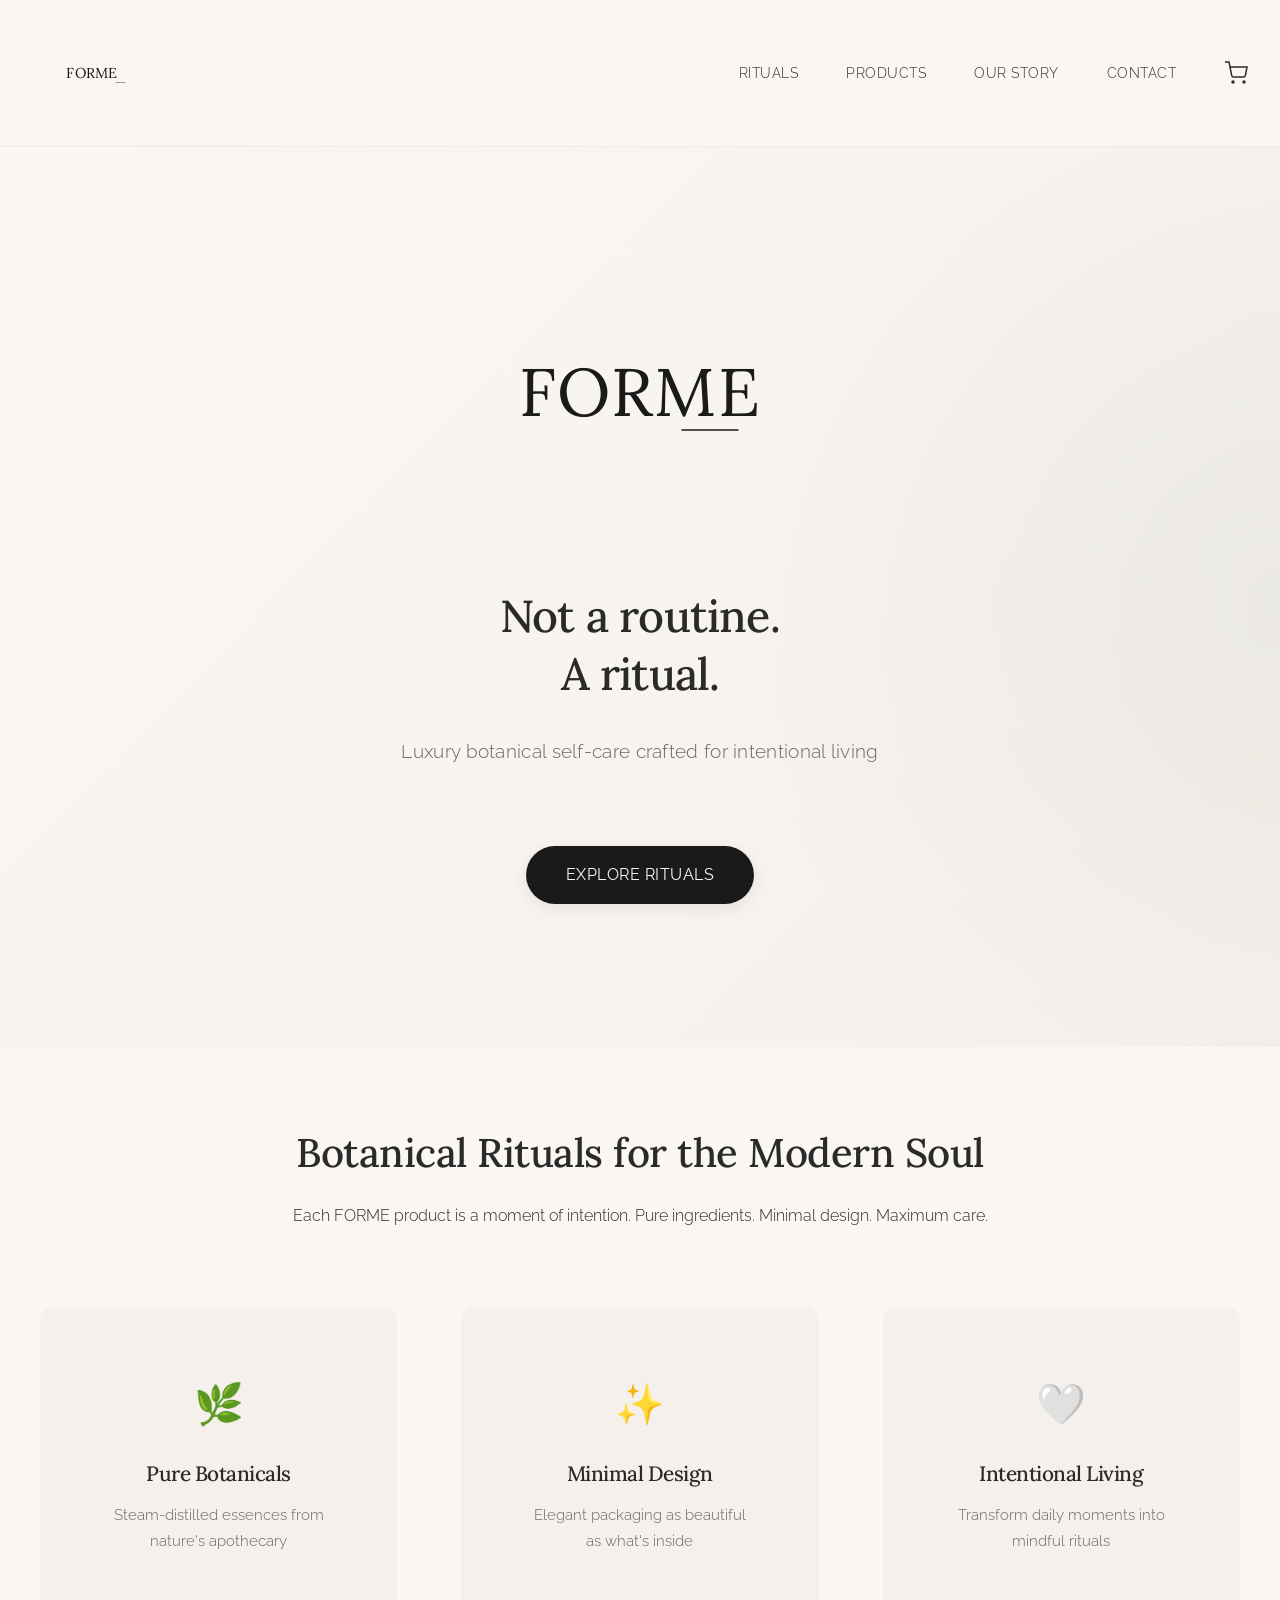
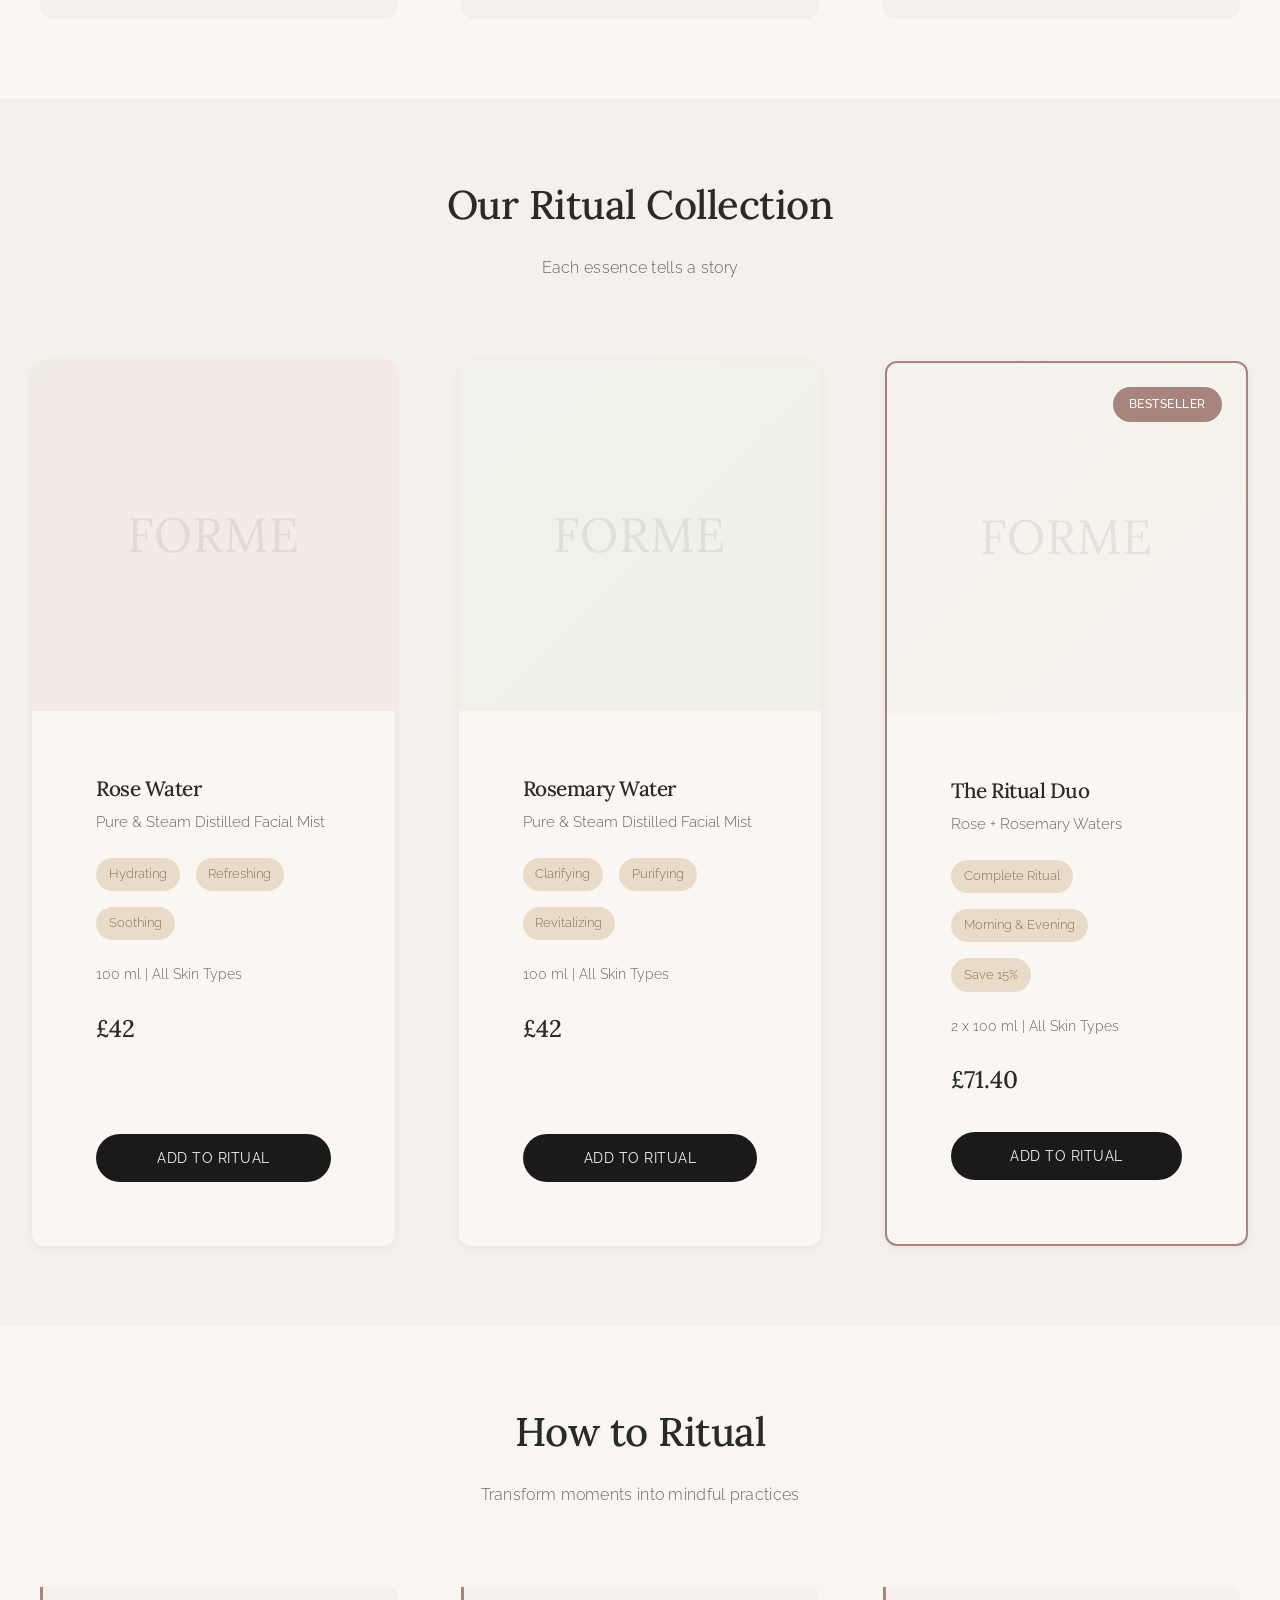
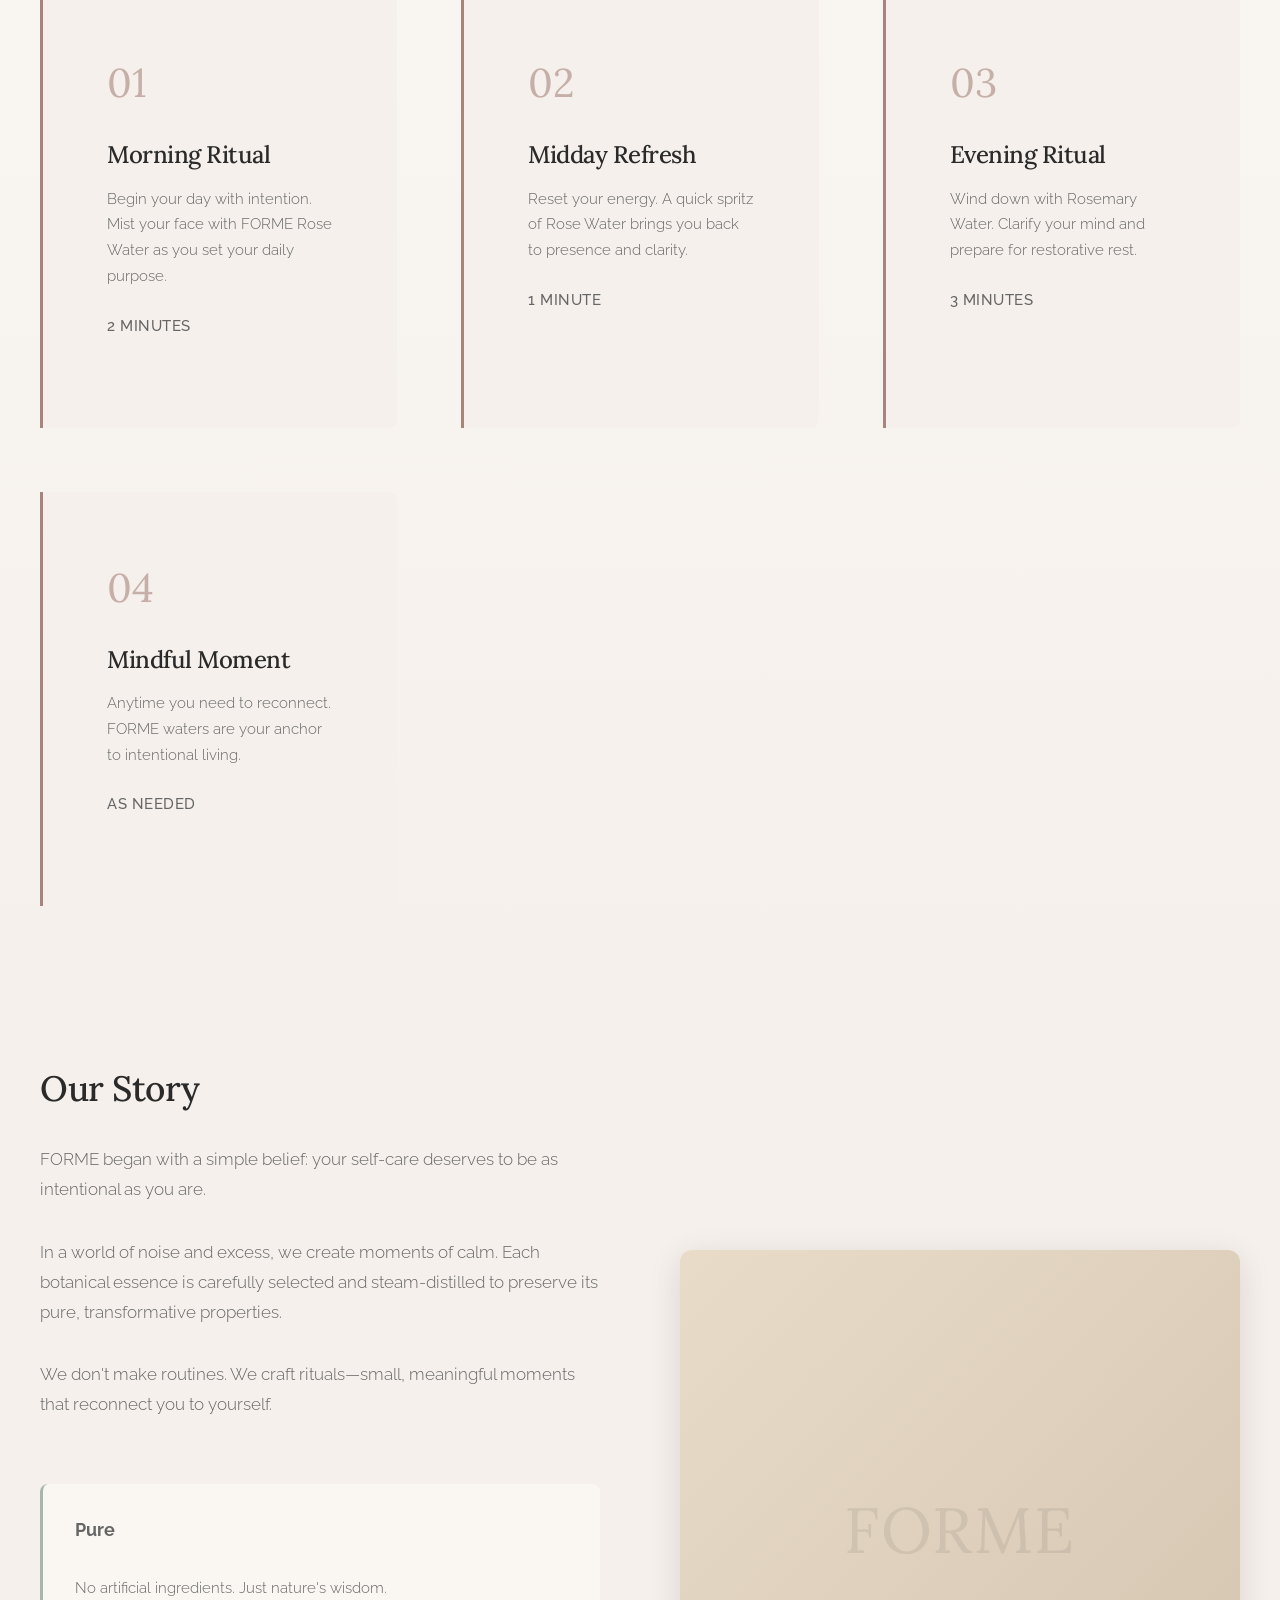
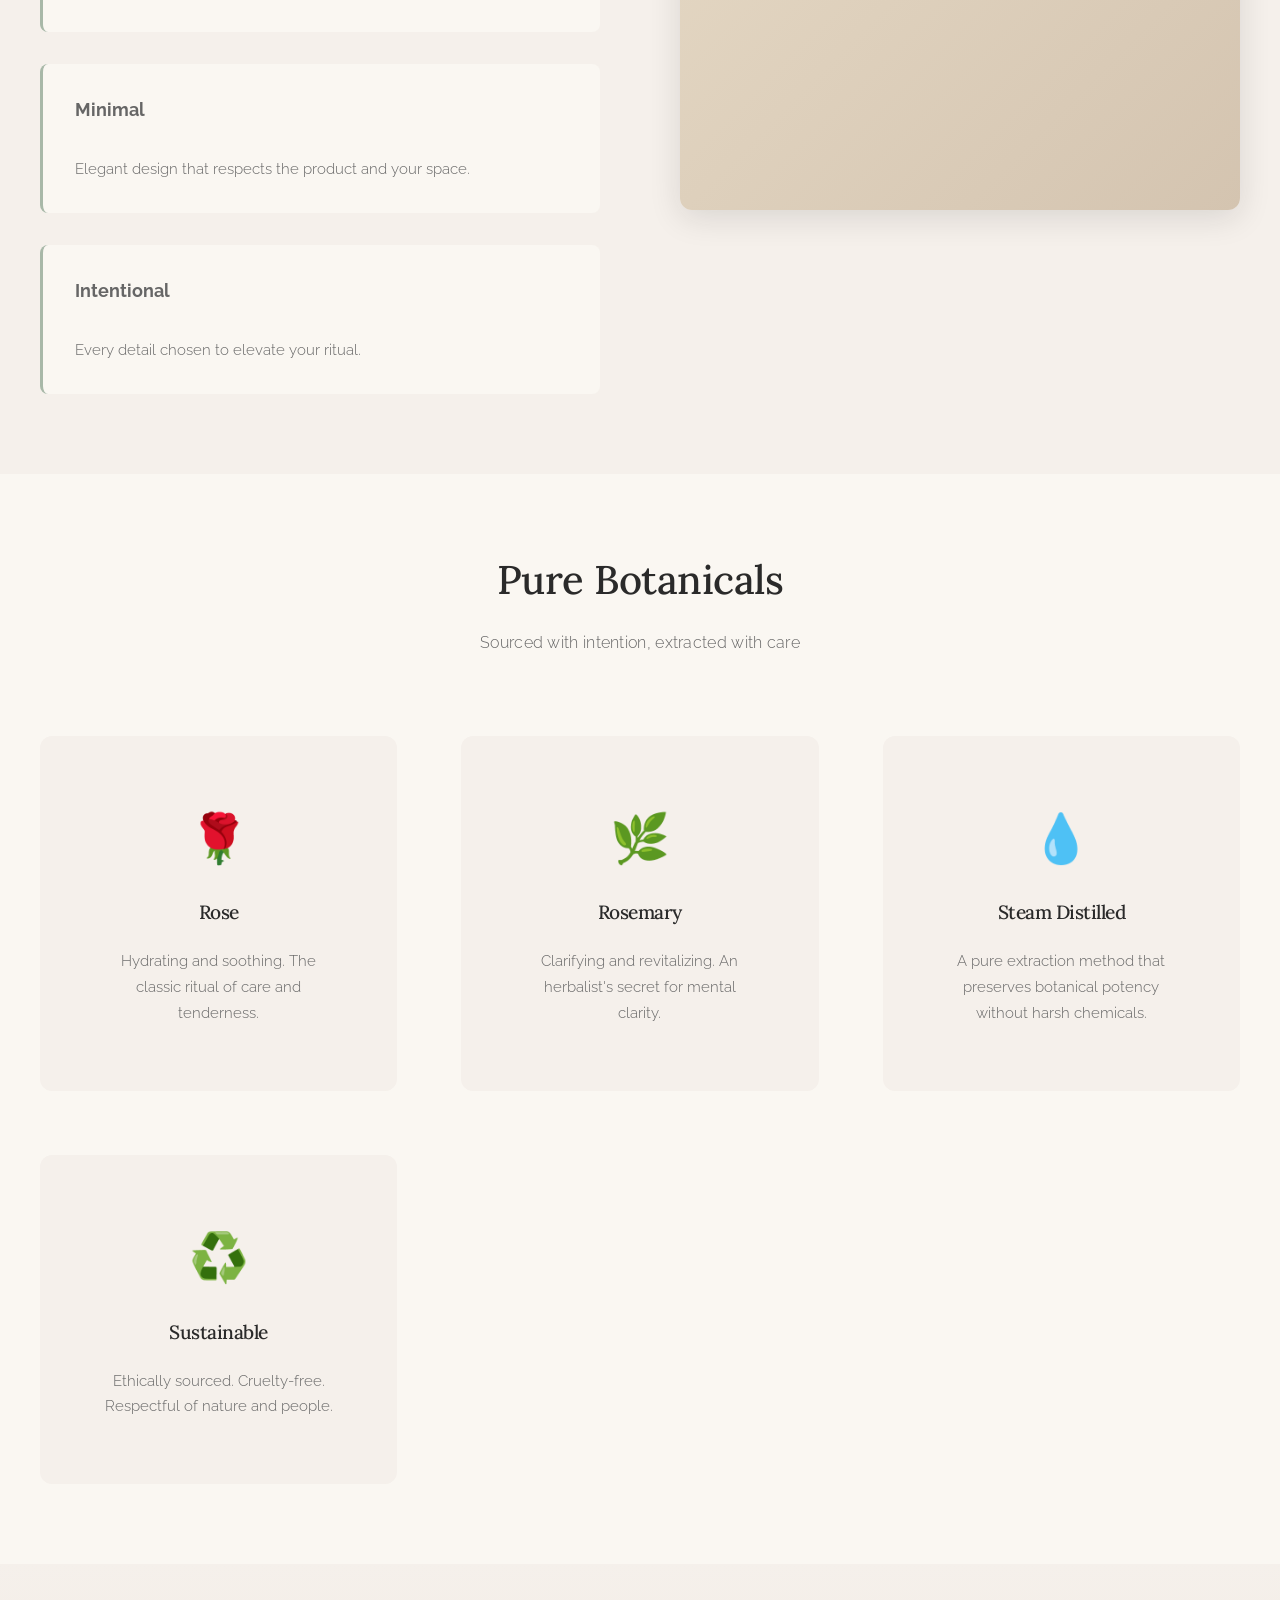
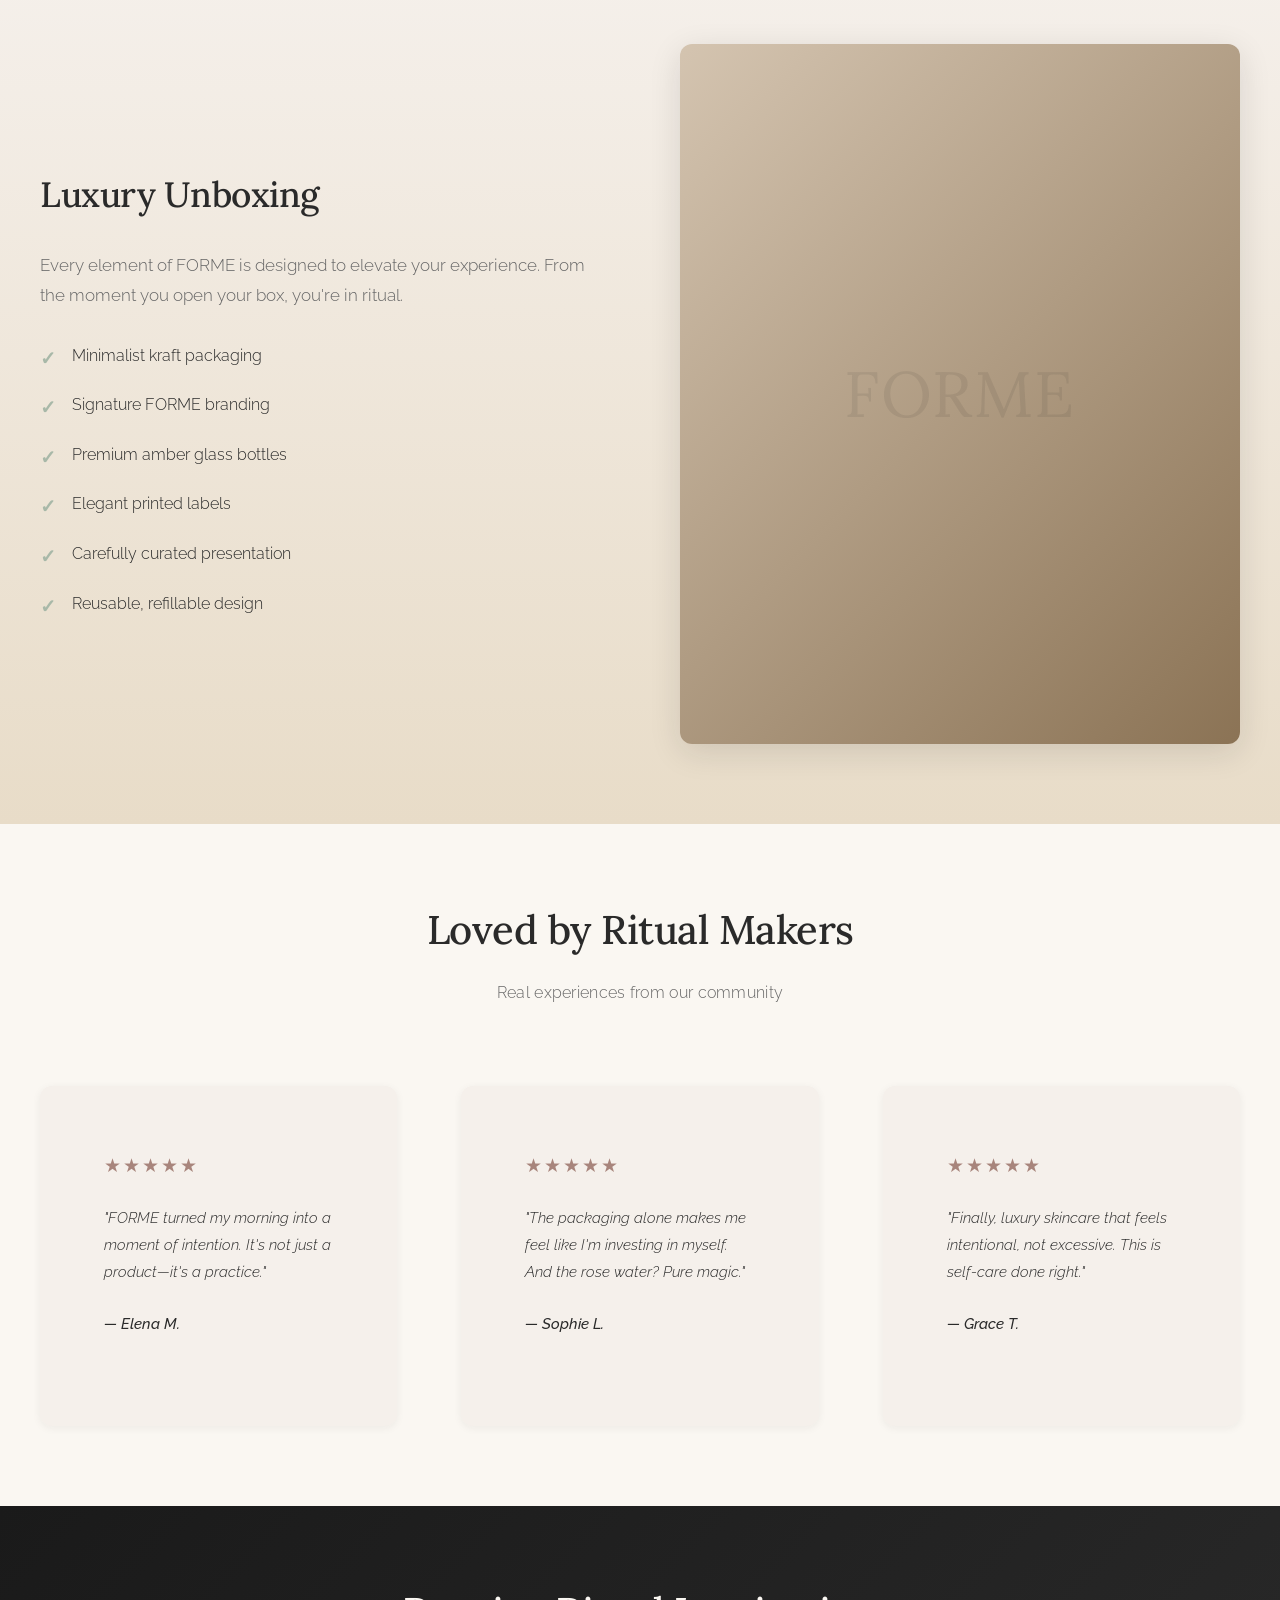
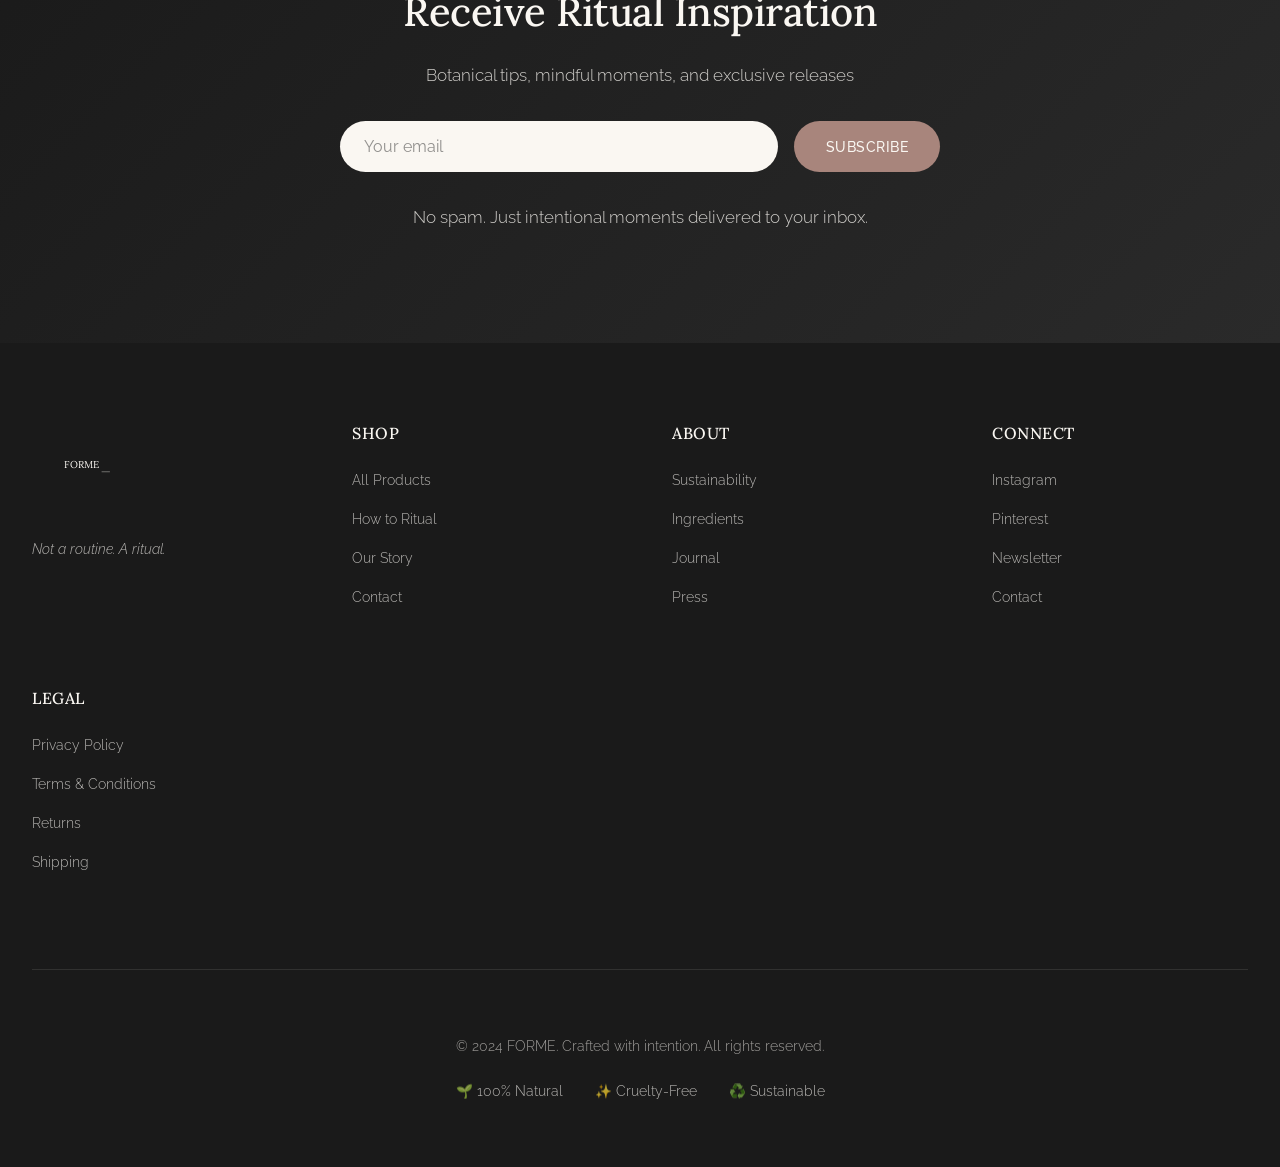
==== index.html @ 5606cccc "Initial commit: FORME luxury ecommerce website with complete design system" ====
<!DOCTYPE html>
<html lang="en">
<head>
    <meta charset="UTF-8">
    <meta name="viewport" content="width=device-width, initial-scale=1.0">
    <title>FORME - Not a routine. A ritual.</title>
    <link rel="stylesheet" href="styles.css">
    <link href="https://fonts.googleapis.com/css2?family=Lora:wght@400;500;600&family=Raleway:wght@300;400;500&display=swap" rel="stylesheet">
</head>
<body>
    <!-- Navigation -->
    <nav class="navbar">
        <div class="nav-container">
            <div class="logo">
                <svg viewBox="0 0 400 300" class="forme-logo">
                    <text x="200" y="180" class="forme-text" text-anchor="middle">FORME</text>
                    <line x1="280" y1="195" x2="310" y2="195" class="forme-underline" />
                </svg>
            </div>
            <ul class="nav-menu">
                <li><a href="#rituals">Rituals</a></li>
                <li><a href="#products">Products</a></li>
                <li><a href="#story">Our Story</a></li>
                <li><a href="#contact">Contact</a></li>
                <li class="cart-icon">
                    <svg width="24" height="24" viewBox="0 0 24 24" fill="none" stroke="currentColor">
                        <circle cx="9" cy="21" r="1"></circle>
                        <circle cx="20" cy="21" r="1"></circle>
                        <path d="M1 1h4l2.68 13.39a2 2 0 0 0 2 1.61h9.72a2 2 0 0 0 2-1.61L23 6H6"></path>
                    </svg>
                </li>
            </ul>
        </div>
    </nav>

    <!-- Hero Section -->
    <section class="hero">
        <div class="hero-content">
            <div class="hero-logo">
                <svg viewBox="0 0 400 300" class="forme-logo-large">
                    <text x="200" y="180" class="forme-text-large" text-anchor="middle">FORME</text>
                    <line x1="260" y1="200" x2="340" y2="200" class="forme-underline-large" />
                </svg>
            </div>
            <h1 class="tagline">Not a routine.<br>A ritual.</h1>
            <p class="hero-description">Luxury botanical self-care crafted for intentional living</p>
            <button class="cta-button">Explore Rituals</button>
        </div>
        <div class="hero-visual">
            <div class="hero-gradient"></div>
        </div>
    </section>

    <!-- Introduction Section -->
    <section class="intro-section">
        <div class="intro-content">
            <h2>Botanical Rituals for the Modern Soul</h2>
            <p>Each FORME product is a moment of intention. Pure ingredients. Minimal design. Maximum care.</p>
            <div class="three-column">
                <div class="intro-card">
                    <div class="card-icon">🌿</div>
                    <h3>Pure Botanicals</h3>
                    <p>Steam-distilled essences from nature's apothecary</p>
                </div>
                <div class="intro-card">
                    <div class="card-icon">✨</div>
                    <h3>Minimal Design</h3>
                    <p>Elegant packaging as beautiful as what's inside</p>
                </div>
                <div class="intro-card">
                    <div class="card-icon">🤍</div>
                    <h3>Intentional Living</h3>
                    <p>Transform daily moments into mindful rituals</p>
                </div>
            </div>
        </div>
    </section>

    <!-- Featured Products Section -->
    <section class="products" id="products">
        <div class="section-header">
            <h2>Our Ritual Collection</h2>
            <p>Each essence tells a story</p>
        </div>

        <div class="products-grid">
            <!-- Rose Water Product -->
            <div class="product-card">
                <div class="product-image rose-water-image">
                    <div class="product-watermark">FORME</div>
                </div>
                <div class="product-info">
                    <h3>Rose Water</h3>
                    <p class="product-description">Pure & Steam Distilled Facial Mist</p>
                    <div class="product-benefits">
                        <span>Hydrating</span>
                        <span>Refreshing</span>
                        <span>Soothing</span>
                    </div>
                    <p class="product-details">100 ml | All Skin Types</p>
                    <p class="product-price">£42</p>
                    <button class="product-button">Add to Ritual</button>
                </div>
            </div>

            <!-- Rosemary Water Product -->
            <div class="product-card">
                <div class="product-image rosemary-water-image">
                    <div class="product-watermark">FORME</div>
                </div>
                <div class="product-info">
                    <h3>Rosemary Water</h3>
                    <p class="product-description">Pure & Steam Distilled Facial Mist</p>
                    <div class="product-benefits">
                        <span>Clarifying</span>
                        <span>Purifying</span>
                        <span>Revitalizing</span>
                    </div>
                    <p class="product-details">100 ml | All Skin Types</p>
                    <p class="product-price">£42</p>
                    <button class="product-button">Add to Ritual</button>
                </div>
            </div>

            <!-- Ritual Set Product -->
            <div class="product-card featured">
                <div class="product-image ritual-set-image">
                    <div class="product-watermark">FORME</div>
                    <span class="badge">Bestseller</span>
                </div>
                <div class="product-info">
                    <h3>The Ritual Duo</h3>
                    <p class="product-description">Rose + Rosemary Waters</p>
                    <div class="product-benefits">
                        <span>Complete ritual</span>
                        <span>Morning & evening</span>
                        <span>Save 15%</span>
                    </div>
                    <p class="product-details">2 x 100 ml | All Skin Types</p>
                    <p class="product-price">£71.40</p>
                    <button class="product-button">Add to Ritual</button>
                </div>
            </div>
        </div>
    </section>

    <!-- Rituals Section -->
    <section class="rituals" id="rituals">
        <div class="section-header">
            <h2>How to Ritual</h2>
            <p>Transform moments into mindful practices</p>
        </div>

        <div class="rituals-container">
            <div class="ritual-card">
                <div class="ritual-number">01</div>
                <h3>Morning Ritual</h3>
                <p>Begin your day with intention. Mist your face with FORME Rose Water as you set your daily purpose.</p>
                <p class="ritual-time">2 minutes</p>
            </div>

            <div class="ritual-card">
                <div class="ritual-number">02</div>
                <h3>Midday Refresh</h3>
                <p>Reset your energy. A quick spritz of Rose Water brings you back to presence and clarity.</p>
                <p class="ritual-time">1 minute</p>
            </div>

            <div class="ritual-card">
                <div class="ritual-number">03</div>
                <h3>Evening Ritual</h3>
                <p>Wind down with Rosemary Water. Clarify your mind and prepare for restorative rest.</p>
                <p class="ritual-time">3 minutes</p>
            </div>

            <div class="ritual-card">
                <div class="ritual-number">04</div>
                <h3>Mindful Moment</h3>
                <p>Anytime you need to reconnect. FORME waters are your anchor to intentional living.</p>
                <p class="ritual-time">As needed</p>
            </div>
        </div>
    </section>

    <!-- Story Section -->
    <section class="story" id="story">
        <div class="story-container">
            <div class="story-content">
                <h2>Our Story</h2>
                <p>FORME began with a simple belief: your self-care deserves to be as intentional as you are.</p>
                <p>In a world of noise and excess, we create moments of calm. Each botanical essence is carefully selected and steam-distilled to preserve its pure, transformative properties.</p>
                <p>We don't make routines. We craft rituals—small, meaningful moments that reconnect you to yourself.</p>
                <div class="story-values">
                    <div class="value">
                        <strong>Pure</strong><br>No artificial ingredients. Just nature's wisdom.
                    </div>
                    <div class="value">
                        <strong>Minimal</strong><br>Elegant design that respects the product and your space.
                    </div>
                    <div class="value">
                        <strong>Intentional</strong><br>Every detail chosen to elevate your ritual.
                    </div>
                </div>
            </div>
            <div class="story-visual">
                <div class="story-image-placeholder">
                    <div class="forme-watermark">FORME</div>
                </div>
            </div>
        </div>
    </section>

    <!-- Ingredients Section -->
    <section class="ingredients">
        <div class="section-header">
            <h2>Pure Botanicals</h2>
            <p>Sourced with intention, extracted with care</p>
        </div>

        <div class="ingredients-grid">
            <div class="ingredient-card">
                <div class="ingredient-icon">🌹</div>
                <h3>Rose</h3>
                <p>Hydrating and soothing. The classic ritual of care and tenderness.</p>
            </div>
            <div class="ingredient-card">
                <div class="ingredient-icon">🌿</div>
                <h3>Rosemary</h3>
                <p>Clarifying and revitalizing. An herbalist's secret for mental clarity.</p>
            </div>
            <div class="ingredient-card">
                <div class="ingredient-icon">💧</div>
                <h3>Steam Distilled</h3>
                <p>A pure extraction method that preserves botanical potency without harsh chemicals.</p>
            </div>
            <div class="ingredient-card">
                <div class="ingredient-icon">♻️</div>
                <h3>Sustainable</h3>
                <p>Ethically sourced. Cruelty-free. Respectful of nature and people.</p>
            </div>
        </div>
    </section>

    <!-- Packaging Section -->
    <section class="packaging">
        <div class="packaging-container">
            <div class="packaging-content">
                <h2>Luxury Unboxing</h2>
                <p>Every element of FORME is designed to elevate your experience. From the moment you open your box, you're in ritual.</p>
                <ul class="packaging-features">
                    <li>Minimalist kraft packaging</li>
                    <li>Signature FORME branding</li>
                    <li>Premium amber glass bottles</li>
                    <li>Elegant printed labels</li>
                    <li>Carefully curated presentation</li>
                    <li>Reusable, refillable design</li>
                </ul>
            </div>
            <div class="packaging-visual">
                <div class="packaging-image-placeholder">
                    <div class="forme-watermark">FORME</div>
                </div>
            </div>
        </div>
    </section>

    <!-- Testimonials Section -->
    <section class="testimonials">
        <div class="section-header">
            <h2>Loved by Ritual Makers</h2>
            <p>Real experiences from our community</p>
        </div>

        <div class="testimonials-grid">
            <div class="testimonial-card">
                <div class="stars">★★★★★</div>
                <p>"FORME turned my morning into a moment of intention. It's not just a product—it's a practice."</p>
                <p class="testimonial-author">— Elena M.</p>
            </div>
            <div class="testimonial-card">
                <div class="stars">★★★★★</div>
                <p>"The packaging alone makes me feel like I'm investing in myself. And the rose water? Pure magic."</p>
                <p class="testimonial-author">— Sophie L.</p>
            </div>
            <div class="testimonial-card">
                <div class="stars">★★★★★</div>
                <p>"Finally, luxury skincare that feels intentional, not excessive. This is self-care done right."</p>
                <p class="testimonial-author">— Grace T.</p>
            </div>
        </div>
    </section>

    <!-- Newsletter Section -->
    <section class="newsletter">
        <div class="newsletter-content">
            <h2>Receive Ritual Inspiration</h2>
            <p>Botanical tips, mindful moments, and exclusive releases</p>
            <form class="newsletter-form">
                <input type="email" placeholder="Your email" required>
                <button type="submit">Subscribe</button>
            </form>
            <p class="newsletter-note">No spam. Just intentional moments delivered to your inbox.</p>
        </div>
    </section>

    <!-- Footer -->
    <footer class="footer">
        <div class="footer-container">
            <div class="footer-section">
                <div class="footer-logo">
                    <svg viewBox="0 0 400 300" class="forme-logo-footer">
                        <text x="200" y="180" class="forme-text-footer" text-anchor="middle">FORME</text>
                        <line x1="280" y1="195" x2="310" y2="195" class="forme-underline-footer" />
                    </svg>
                </div>
                <p class="footer-tagline">Not a routine. A ritual.</p>
            </div>

            <div class="footer-section">
                <h4>Shop</h4>
                <ul>
                    <li><a href="#products">All Products</a></li>
                    <li><a href="#rituals">How to Ritual</a></li>
                    <li><a href="#story">Our Story</a></li>
                    <li><a href="#contact">Contact</a></li>
                </ul>
            </div>

            <div class="footer-section">
                <h4>About</h4>
                <ul>
                    <li><a href="#">Sustainability</a></li>
                    <li><a href="#">Ingredients</a></li>
                    <li><a href="#">Journal</a></li>
                    <li><a href="#">Press</a></li>
                </ul>
            </div>

            <div class="footer-section">
                <h4>Connect</h4>
                <ul>
                    <li><a href="#">Instagram</a></li>
                    <li><a href="#">Pinterest</a></li>
                    <li><a href="#">Newsletter</a></li>
                    <li><a href="#">Contact</a></li>
                </ul>
            </div>

            <div class="footer-section">
                <h4>Legal</h4>
                <ul>
                    <li><a href="#">Privacy Policy</a></li>
                    <li><a href="#">Terms & Conditions</a></li>
                    <li><a href="#">Returns</a></li>
                    <li><a href="#">Shipping</a></li>
                </ul>
            </div>
        </div>

        <div class="footer-bottom">
            <p>&copy; 2024 FORME. Crafted with intention. All rights reserved.</p>
            <div class="footer-badges">
                <span>🌱 100% Natural</span>
                <span>✨ Cruelty-Free</span>
                <span>♻️ Sustainable</span>
            </div>
        </div>
    </footer>

    <script src="script.js"></script>
</body>
</html>
---- styles.css ----
/* ===========================
   FORME LUXURY ECOMMERCE
   Modern Botanical Self-Care
   =========================== */

/* Root Variables */
:root {
    /* Color Palette */
    --color-cream: #faf7f2;
    --color-off-white: #f5f0eb;
    --color-beige: #e8dcc8;
    --color-warm-beige: #d4c4b0;
    --color-kraft-brown: #8b7355;
    --color-dusty-rose: #a8857c;
    --color-sage: #a8b8a8;
    --color-black: #1a1a1a;
    --color-text-dark: #2a2a2a;
    --color-text-light: #666666;
    
    /* Typography */
    --font-serif: 'Lora', serif;
    --font-sans: 'Raleway', sans-serif;
    
    /* Spacing */
    --spacing-xs: 0.5rem;
    --spacing-sm: 1rem;
    --spacing-md: 1.5rem;
    --spacing-lg: 2rem;
    --spacing-xl: 3rem;
    --spacing-2xl: 4rem;
    --spacing-3xl: 5rem;
    
    /* Shadows */
    --shadow-sm: 0 2px 8px rgba(26, 26, 26, 0.06);
    --shadow-md: 0 4px 16px rgba(26, 26, 26, 0.08);
    --shadow-lg: 0 8px 32px rgba(26, 26, 26, 0.12);
    
    /* Transitions */
    --transition-smooth: all 0.3s cubic-bezier(0.4, 0, 0.2, 1);
    --transition-slow: all 0.5s cubic-bezier(0.4, 0, 0.2, 1);
}

/* Reset & Base Styles */
* {
    margin: 0;
    padding: 0;
    box-sizing: border-box;
}

html {
    scroll-behavior: smooth;
}

body {
    font-family: var(--font-sans);
    color: var(--color-text-dark);
    background-color: var(--color-cream);
    line-height: 1.6;
    font-size: 16px;
    font-weight: 300;
}

h1, h2, h3, h4, h5, h6 {
    font-family: var(--font-serif);
    font-weight: 500;
    line-height: 1.3;
    letter-spacing: -0.5px;
}

h1 { font-size: 3rem; }
h2 { font-size: 2.5rem; }
h3 { font-size: 1.5rem; }
h4 { font-size: 1.25rem; }

a {
    color: var(--color-text-dark);
    text-decoration: none;
    transition: var(--transition-smooth);
}

button {
    cursor: pointer;
    font-family: var(--font-sans);
    border: none;
    transition: var(--transition-smooth);
}

/* ===========================
   NAVIGATION
   =========================== */

.navbar {
    position: sticky;
    top: 0;
    background-color: rgba(250, 247, 242, 0.95);
    backdrop-filter: blur(10px);
    z-index: 1000;
    border-bottom: 1px solid rgba(26, 26, 26, 0.05);
    padding: 1.5rem 2rem;
}

.nav-container {
    max-width: 1400px;
    margin: 0 auto;
    display: flex;
    justify-content: space-between;
    align-items: center;
}

.logo {
    flex: 1;
}

.forme-logo {
    width: 120px;
    height: auto;
}

.forme-text {
    font-family: var(--font-serif);
    font-size: 48px;
    font-weight: 400;
    letter-spacing: 1px;
    fill: var(--color-black);
}

.forme-underline {
    stroke: var(--color-black);
    stroke-width: 1.5;
    stroke-linecap: round;
}

.nav-menu {
    display: flex;
    list-style: none;
    gap: 3rem;
    align-items: center;
}

.nav-menu a {
    font-size: 0.9rem;
    letter-spacing: 0.5px;
    text-transform: uppercase;
    color: var(--color-text-dark);
    position: relative;
}

.nav-menu a::after {
    content: '';
    position: absolute;
    bottom: -4px;
    left: 0;
    width: 0;
    height: 1px;
    background-color: var(--color-dusty-rose);
    transition: var(--transition-smooth);
}

.nav-menu a:hover::after {
    width: 100%;
}

.cart-icon {
    width: 24px;
    height: 24px;
    cursor: pointer;
    color: var(--color-text-dark);
}

.cart-icon svg {
    stroke-width: 1.5;
}

/* ===========================
   HERO SECTION
   =========================== */

.hero {
    min-height: 100vh;
    display: flex;
    align-items: center;
    justify-content: center;
    background: linear-gradient(135deg, var(--color-cream) 0%, var(--color-off-white) 100%);
    position: relative;
    overflow: hidden;
    padding: var(--spacing-2xl) var(--spacing-lg);
}

.hero-content {
    text-align: center;
    z-index: 2;
    max-width: 900px;
}

.hero-logo {
    margin-bottom: var(--spacing-3xl);
    animation: fadeInDown 1s ease-out;
}

.forme-logo-large {
    width: 280px;
    height: auto;
    margin: 0 auto;
}

.forme-text-large {
    font-family: var(--font-serif);
    font-size: 96px;
    font-weight: 400;
    letter-spacing: 2px;
    fill: var(--color-black);
}

.forme-underline-large {
    stroke: var(--color-black);
    stroke-width: 2;
    stroke-linecap: round;
}

.tagline {
    font-size: 2.8rem;
    margin-bottom: var(--spacing-lg);
    color: var(--color-text-dark);
    animation: fadeInUp 1s ease-out 0.2s both;
    letter-spacing: -0.8px;
}

.hero-description {
    font-size: 1.2rem;
    color: var(--color-text-light);
    margin-bottom: var(--spacing-3xl);
    animation: fadeInUp 1s ease-out 0.4s both;
    letter-spacing: 0.3px;
}

.cta-button {
    padding: 1.2rem 2.5rem;
    background-color: var(--color-black);
    color: var(--color-cream);
    border-radius: 50px;
    font-size: 1rem;
    letter-spacing: 0.5px;
    text-transform: uppercase;
    font-weight: 400;
    box-shadow: var(--shadow-md);
    animation: fadeInUp 1s ease-out 0.6s both;
}

.cta-button:hover {
    background-color: var(--color-kraft-brown);
    transform: translateY(-2px);
    box-shadow: var(--shadow-lg);
}

.hero-visual {
    position: absolute;
    right: 0;
    top: 0;
    width: 50%;
    height: 100%;
    opacity: 0.15;
    z-index: 1;
}

.hero-gradient {
    width: 100%;
    height: 100%;
    background: radial-gradient(circle at 100% 50%, var(--color-sage) 0%, transparent 70%);
}

/* ===========================
   INTRO SECTION
   =========================== */

.intro-section {
    padding: var(--spacing-3xl) var(--spacing-lg);
    background-color: var(--color-cream);
}

.intro-content {
    max-width: 1200px;
    margin: 0 auto;
    text-align: center;
}

.intro-section h2 {
    margin-bottom: var(--spacing-md);
    color: var(--color-text-dark);
}

.intro-section > p {
    font-size: 1.1rem;
    color: var(--color-text-light);
    margin-bottom: var(--spacing-3xl);
    max-width: 600px;
    margin-left: auto;
    margin-right: auto;
}

.three-column {
    display: grid;
    grid-template-columns: repeat(auto-fit, minmax(280px, 1fr));
    gap: var(--spacing-2xl);
    margin-top: var(--spacing-3xl);
}

.intro-card {
    padding: var(--spacing-2xl);
    background-color: var(--color-off-white);
    border-radius: 12px;
    text-align: center;
    transition: var(--transition-smooth);
}

.intro-card:hover {
    background-color: var(--color-beige);
    transform: translateY(-4px);
    box-shadow: var(--shadow-md);
}

.card-icon {
    font-size: 2.5rem;
    margin-bottom: var(--spacing-md);
    display: inline-block;
}

.intro-card h3 {
    margin-bottom: var(--spacing-sm);
    font-size: 1.3rem;
}

.intro-card p {
    color: var(--color-text-light);
    font-size: 0.95rem;
    line-height: 1.7;
}

/* ===========================
   PRODUCTS SECTION
   =========================== */

.products {
    padding: var(--spacing-3xl) var(--spacing-lg);
    background-color: var(--color-off-white);
}

.section-header {
    text-align: center;
    margin-bottom: var(--spacing-3xl);
}

.section-header h2 {
    margin-bottom: var(--spacing-md);
}

.section-header p {
    font-size: 1rem;
    color: var(--color-text-light);
    letter-spacing: 0.3px;
}

.products-grid {
    display: grid;
    grid-template-columns: repeat(auto-fit, minmax(320px, 1fr));
    gap: var(--spacing-2xl);
    max-width: 1400px;
    margin: 0 auto;
}

.product-card {
    background-color: var(--color-cream);
    border-radius: 12px;
    overflow: hidden;
    transition: var(--transition-smooth);
    box-shadow: var(--shadow-sm);
    display: flex;
    flex-direction: column;
}

.product-card:hover {
    transform: translateY(-8px);
    box-shadow: var(--shadow-lg);
}

.product-card.featured {
    border: 2px solid var(--color-dusty-rose);
}

.product-image {
    height: 350px;
    background: linear-gradient(135deg, var(--color-beige) 0%, var(--color-warm-beige) 100%);
    display: flex;
    align-items: center;
    justify-content: center;
    position: relative;
    overflow: hidden;
}

.rose-water-image {
    background: linear-gradient(135deg, rgba(168, 133, 124, 0.1) 0%, rgba(208, 168, 160, 0.15) 100%);
}

.rosemary-water-image {
    background: linear-gradient(135deg, rgba(168, 184, 168, 0.1) 0%, rgba(180, 200, 180, 0.15) 100%);
}

.ritual-set-image {
    background: linear-gradient(135deg, rgba(168, 133, 124, 0.05) 0%, rgba(168, 184, 168, 0.05) 100%);
}

.product-watermark {
    font-family: var(--font-serif);
    font-size: 3rem;
    color: rgba(26, 26, 26, 0.08);
    letter-spacing: 1px;
    font-weight: 400;
    text-align: center;
    text-transform: uppercase;
}

.badge {
    position: absolute;
    top: 1.5rem;
    right: 1.5rem;
    background-color: var(--color-dusty-rose);
    color: white;
    padding: 0.5rem 1rem;
    border-radius: 50px;
    font-size: 0.75rem;
    text-transform: uppercase;
    letter-spacing: 0.5px;
    font-weight: 500;
}

.product-info {
    padding: var(--spacing-2xl);
    flex-grow: 1;
    display: flex;
    flex-direction: column;
}

.product-info h3 {
    font-size: 1.3rem;
    margin-bottom: var(--spacing-xs);
}

.product-description {
    color: var(--color-text-light);
    font-size: 0.95rem;
    margin-bottom: var(--spacing-md);
}

.product-benefits {
    display: flex;
    gap: var(--spacing-sm);
    margin-bottom: var(--spacing-md);
    flex-wrap: wrap;
}

.product-benefits span {
    background-color: var(--color-beige);
    padding: 0.4rem 0.8rem;
    border-radius: 20px;
    font-size: 0.8rem;
    color: var(--color-kraft-brown);
    text-transform: capitalize;
}

.product-details {
    font-size: 0.85rem;
    color: var(--color-text-light);
    margin-bottom: var(--spacing-md);
}

.product-price {
    font-family: var(--font-serif);
    font-size: 1.5rem;
    font-weight: 500;
    margin-bottom: var(--spacing-lg);
    color: var(--color-text-dark);
}

.product-button {
    padding: 1rem 1.5rem;
    background-color: var(--color-black);
    color: var(--color-cream);
    border-radius: 50px;
    font-size: 0.85rem;
    letter-spacing: 0.5px;
    text-transform: uppercase;
    font-weight: 400;
    transition: var(--transition-smooth);
    margin-top: auto;
}

.product-button:hover {
    background-color: var(--color-kraft-brown);
    transform: scale(1.02);
}

/* ===========================
   RITUALS SECTION
   =========================== */

.rituals {
    padding: var(--spacing-3xl) var(--spacing-lg);
    background: linear-gradient(180deg, var(--color-cream) 0%, var(--color-off-white) 100%);
}

.rituals-container {
    display: grid;
    grid-template-columns: repeat(auto-fit, minmax(260px, 1fr));
    gap: var(--spacing-2xl);
    max-width: 1200px;
    margin: 0 auto;
    margin-top: var(--spacing-3xl);
}

.ritual-card {
    padding: var(--spacing-2xl);
    background-color: var(--color-off-white);
    border-left: 3px solid var(--color-dusty-rose);
    border-radius: 0 8px 8px 0;
    transition: var(--transition-smooth);
}

.ritual-card:hover {
    background-color: var(--color-beige);
    transform: translateX(8px);
}

.ritual-number {
    font-family: var(--font-serif);
    font-size: 2.5rem;
    color: var(--color-dusty-rose);
    font-weight: 300;
    margin-bottom: var(--spacing-md);
    opacity: 0.6;
}

.ritual-card h3 {
    margin-bottom: var(--spacing-sm);
}

.ritual-card p {
    color: var(--color-text-light);
    font-size: 0.95rem;
    line-height: 1.7;
    margin-bottom: var(--spacing-md);
}

.ritual-time {
    font-size: 0.85rem;
    color: var(--color-kraft-brown);
    text-transform: uppercase;
    letter-spacing: 0.5px;
    font-weight: 500;
}

/* ===========================
   STORY SECTION
   =========================== */

.story {
    padding: var(--spacing-3xl) var(--spacing-lg);
    background-color: var(--color-off-white);
}

.story-container {
    max-width: 1200px;
    margin: 0 auto;
    display: grid;
    grid-template-columns: 1fr 1fr;
    gap: var(--spacing-3xl);
    align-items: center;
}

.story-content h2 {
    margin-bottom: var(--spacing-lg);
    font-size: 2.2rem;
}

.story-content p {
    color: var(--color-text-light);
    font-size: 1.05rem;
    line-height: 1.8;
    margin-bottom: var(--spacing-lg);
}

.story-values {
    display: grid;
    grid-template-columns: 1fr;
    gap: var(--spacing-lg);
    margin-top: var(--spacing-2xl);
}

.value {
    padding: var(--spacing-lg);
    background-color: var(--color-cream);
    border-radius: 8px;
    border-left: 3px solid var(--color-sage);
}

.value strong {
    display: block;
    margin-bottom: var(--spacing-xs);
    font-size: 1.1rem;
}

.value {
    font-size: 0.95rem;
    color: var(--color-text-light);
    line-height: 1.6;
}

.story-visual {
    position: relative;
}

.story-image-placeholder {
    width: 100%;
    aspect-ratio: 1;
    background: linear-gradient(135deg, var(--color-beige) 0%, var(--color-warm-beige) 100%);
    border-radius: 12px;
    display: flex;
    align-items: center;
    justify-content: center;
    box-shadow: var(--shadow-lg);
    position: relative;
}

.forme-watermark {
    font-family: var(--font-serif);
    font-size: 4rem;
    color: rgba(26, 26, 26, 0.08);
    letter-spacing: 1.5px;
    font-weight: 400;
    text-align: center;
}

/* ===========================
   INGREDIENTS SECTION
   =========================== */

.ingredients {
    padding: var(--spacing-3xl) var(--spacing-lg);
    background-color: var(--color-cream);
}

.ingredients-grid {
    display: grid;
    grid-template-columns: repeat(auto-fit, minmax(260px, 1fr));
    gap: var(--spacing-2xl);
    max-width: 1200px;
    margin: 0 auto;
    margin-top: var(--spacing-3xl);
}

.ingredient-card {
    text-align: center;
    padding: var(--spacing-2xl);
    background-color: var(--color-off-white);
    border-radius: 12px;
    transition: var(--transition-smooth);
}

.ingredient-card:hover {
    background-color: var(--color-beige);
    transform: translateY(-4px);
}

.ingredient-icon {
    font-size: 3rem;
    margin-bottom: var(--spacing-md);
}

.ingredient-card h3 {
    margin-bottom: var(--spacing-md);
    font-size: 1.2rem;
}

.ingredient-card p {
    color: var(--color-text-light);
    font-size: 0.95rem;
    line-height: 1.7;
}

/* ===========================
   PACKAGING SECTION
   =========================== */

.packaging {
    padding: var(--spacing-3xl) var(--spacing-lg);
    background: linear-gradient(180deg, var(--color-off-white) 0%, var(--color-beige) 100%);
}

.packaging-container {
    max-width: 1200px;
    margin: 0 auto;
    display: grid;
    grid-template-columns: 1fr 1fr;
    gap: var(--spacing-3xl);
    align-items: center;
}

.packaging-content h2 {
    margin-bottom: var(--spacing-lg);
    font-size: 2.2rem;
}

.packaging-content p {
    color: var(--color-text-light);
    font-size: 1.05rem;
    line-height: 1.8;
    margin-bottom: var(--spacing-lg);
}

.packaging-features {
    list-style: none;
    display: grid;
    gap: var(--spacing-md);
}

.packaging-features li {
    padding-left: var(--spacing-lg);
    position: relative;
    color: var(--color-text-dark);
    font-size: 1rem;
}

.packaging-features li::before {
    content: '✓';
    position: absolute;
    left: 0;
    color: var(--color-sage);
    font-weight: bold;
    font-size: 1.2rem;
}

.packaging-visual {
    position: relative;
}

.packaging-image-placeholder {
    width: 100%;
    aspect-ratio: 4/5;
    background: linear-gradient(135deg, var(--color-warm-beige) 0%, var(--color-kraft-brown) 100%);
    border-radius: 12px;
    display: flex;
    align-items: center;
    justify-content: center;
    box-shadow: var(--shadow-lg);
}

/* ===========================
   TESTIMONIALS SECTION
   =========================== */

.testimonials {
    padding: var(--spacing-3xl) var(--spacing-lg);
    background-color: var(--color-cream);
}

.testimonials-grid {
    display: grid;
    grid-template-columns: repeat(auto-fit, minmax(300px, 1fr));
    gap: var(--spacing-2xl);
    max-width: 1200px;
    margin: 0 auto;
    margin-top: var(--spacing-3xl);
}

.testimonial-card {
    padding: var(--spacing-2xl);
    background-color: var(--color-off-white);
    border-radius: 12px;
    box-shadow: var(--shadow-sm);
    transition: var(--transition-smooth);
}

.testimonial-card:hover {
    box-shadow: var(--shadow-md);
    background-color: var(--color-beige);
}

.stars {
    color: var(--color-dusty-rose);
    font-size: 1.2rem;
    margin-bottom: var(--spacing-md);
    letter-spacing: 2px;
}

.testimonial-card p {
    color: var(--color-text-dark);
    font-size: 0.95rem;
    line-height: 1.8;
    margin-bottom: var(--spacing-md);
    font-style: italic;
}

.testimonial-author {
    color: var(--color-kraft-brown);
    font-size: 0.9rem;
    font-weight: 500;
    font-style: normal;
}

/* ===========================
   NEWSLETTER SECTION
   =========================== */

.newsletter {
    padding: var(--spacing-3xl) var(--spacing-lg);
    background: linear-gradient(135deg, var(--color-black) 0%, #2a2a2a 100%);
    color: var(--color-cream);
    text-align: center;
}

.newsletter-content {
    max-width: 600px;
    margin: 0 auto;
}

.newsletter h2 {
    color: var(--color-cream);
    margin-bottom: var(--spacing-md);
}

.newsletter p {
    color: rgba(250, 247, 242, 0.8);
    font-size: 1.05rem;
    margin-bottom: var(--spacing-lg);
}

.newsletter-form {
    display: flex;
    gap: var(--spacing-sm);
    margin-bottom: var(--spacing-lg);
}

.newsletter-form input {
    flex: 1;
    padding: 1rem 1.5rem;
    border: none;
    border-radius: 50px;
    font-family: var(--font-sans);
    font-size: 1rem;
    background-color: var(--color-cream);
    color: var(--color-text-dark);
}

.newsletter-form input::placeholder {
    color: rgba(42, 42, 42, 0.5);
}

.newsletter-form button {
    padding: 1rem 2rem;
    background-color: var(--color-dusty-rose);
    color: var(--color-cream);
    border-radius: 50px;
    text-transform: uppercase;
    letter-spacing: 0.5px;
    font-weight: 500;
    font-size: 0.9rem;
    white-space: nowrap;
}

.newsletter-form button:hover {
    background-color: var(--color-sage);
}

.newsletter-note {
    font-size: 0.85rem;
    color: rgba(250, 247, 242, 0.6);
}

/* ===========================
   FOOTER
   =========================== */

.footer {
    background-color: var(--color-black);
    color: var(--color-cream);
    padding: var(--spacing-3xl) var(--spacing-lg) var(--spacing-2xl);
}

.footer-container {
    max-width: 1400px;
    margin: 0 auto;
    display: grid;
    grid-template-columns: repeat(auto-fit, minmax(200px, 1fr));
    gap: var(--spacing-2xl);
    margin-bottom: var(--spacing-3xl);
}

.footer-logo {
    margin-bottom: var(--spacing-lg);
}

.forme-logo-footer {
    width: 100px;
    height: auto;
}

.forme-text-footer {
    font-family: var(--font-serif);
    font-size: 40px;
    font-weight: 400;
    letter-spacing: 1px;
    fill: var(--color-cream);
}

.forme-underline-footer {
    stroke: var(--color-cream);
    stroke-width: 1.5;
    stroke-linecap: round;
}

.footer-tagline {
    color: rgba(250, 247, 242, 0.7);
    font-size: 0.9rem;
    font-style: italic;
}

.footer-section h4 {
    margin-bottom: var(--spacing-md);
    font-size: 1rem;
    letter-spacing: 0.5px;
    text-transform: uppercase;
}

.footer-section ul {
    list-style: none;
}

.footer-section a {
    color: rgba(250, 247, 242, 0.7);
    font-size: 0.9rem;
    display: block;
    margin-bottom: var(--spacing-sm);
    transition: var(--transition-smooth);
}

.footer-section a:hover {
    color: var(--color-dusty-rose);
    padding-left: 4px;
}

.footer-bottom {
    border-top: 1px solid rgba(250, 247, 242, 0.1);
    padding-top: var(--spacing-2xl);
    text-align: center;
}

.footer-bottom p {
    color: rgba(250, 247, 242, 0.6);
    font-size: 0.9rem;
    margin-bottom: var(--spacing-md);
}

.footer-badges {
    display: flex;
    gap: var(--spacing-lg);
    justify-content: center;
    flex-wrap: wrap;
    font-size: 0.85rem;
    color: rgba(250, 247, 242, 0.7);
}

/* ===========================
   ANIMATIONS
   =========================== */

@keyframes fadeInDown {
    from {
        opacity: 0;
        transform: translateY(-30px);
    }
    to {
        opacity: 1;
        transform: translateY(0);
    }
}

@keyframes fadeInUp {
    from {
        opacity: 0;
        transform: translateY(30px);
    }
    to {
        opacity: 1;
        transform: translateY(0);
    }
}

/* ===========================
   RESPONSIVE DESIGN
   =========================== */

@media (max-width: 768px) {
    :root {
        --spacing-xl: 2rem;
        --spacing-2xl: 3rem;
        --spacing-3xl: 4rem;
    }

    h1 { font-size: 2rem; }
    h2 { font-size: 1.8rem; }
    h3 { font-size: 1.2rem; }

    .navbar {
        padding: 1rem;
    }

    .nav-menu {
        gap: 1.5rem;
    }

    .logo {
        flex: 0;
    }

    .forme-logo {
        width: 80px;
    }

    .hero-logo {
        margin-bottom: var(--spacing-2xl);
    }

    .forme-logo-large {
        width: 200px;
    }

    .tagline {
        font-size: 1.8rem;
    }

    .hero-description {
        font-size: 1rem;
    }

    .cta-button {
        padding: 1rem 2rem;
    }

    .three-column {
        grid-template-columns: 1fr;
    }

    .story-container,
    .packaging-container {
        grid-template-columns: 1fr;
        gap: var(--spacing-2xl);
    }

    .story-image-placeholder,
    .packaging-image-placeholder {
        height: 300px;
    }

    .newsletter-form {
        flex-direction: column;
    }

    .newsletter-form button {
        width: 100%;
    }

    .footer-container {
        grid-template-columns: 1fr 1fr;
        gap: var(--spacing-lg);
    }
}

@media (max-width: 480px) {
    body {
        font-size: 14px;
    }

    h1 { font-size: 1.5rem; }
    h2 { font-size: 1.4rem; }
    h3 { font-size: 1rem; }

    .navbar {
        padding: 0.75rem 0.5rem;
    }

    .nav-menu {
        gap: 1rem;
        font-size: 0.8rem;
    }

    .logo { display: none; }

    .hero {
        padding: var(--spacing-lg) var(--spacing-sm);
        min-height: 80vh;
    }

    .forme-logo-large {
        width: 150px;
    }

    .tagline {
        font-size: 1.4rem;
    }

    .hero-description {
        font-size: 0.95rem;
    }

    .intro-section,
    .products,
    .rituals,
    .story,
    .ingredients,
    .packaging,
    .testimonials,
    .newsletter {
        padding: var(--spacing-2xl) var(--spacing-sm);
    }

    .products-grid,
    .rituals-container,
    .ingredients-grid,
    .testimonials-grid {
        grid-template-columns: 1fr;
    }

    .footer-container {
        grid-template-columns: 1fr;
    }
}
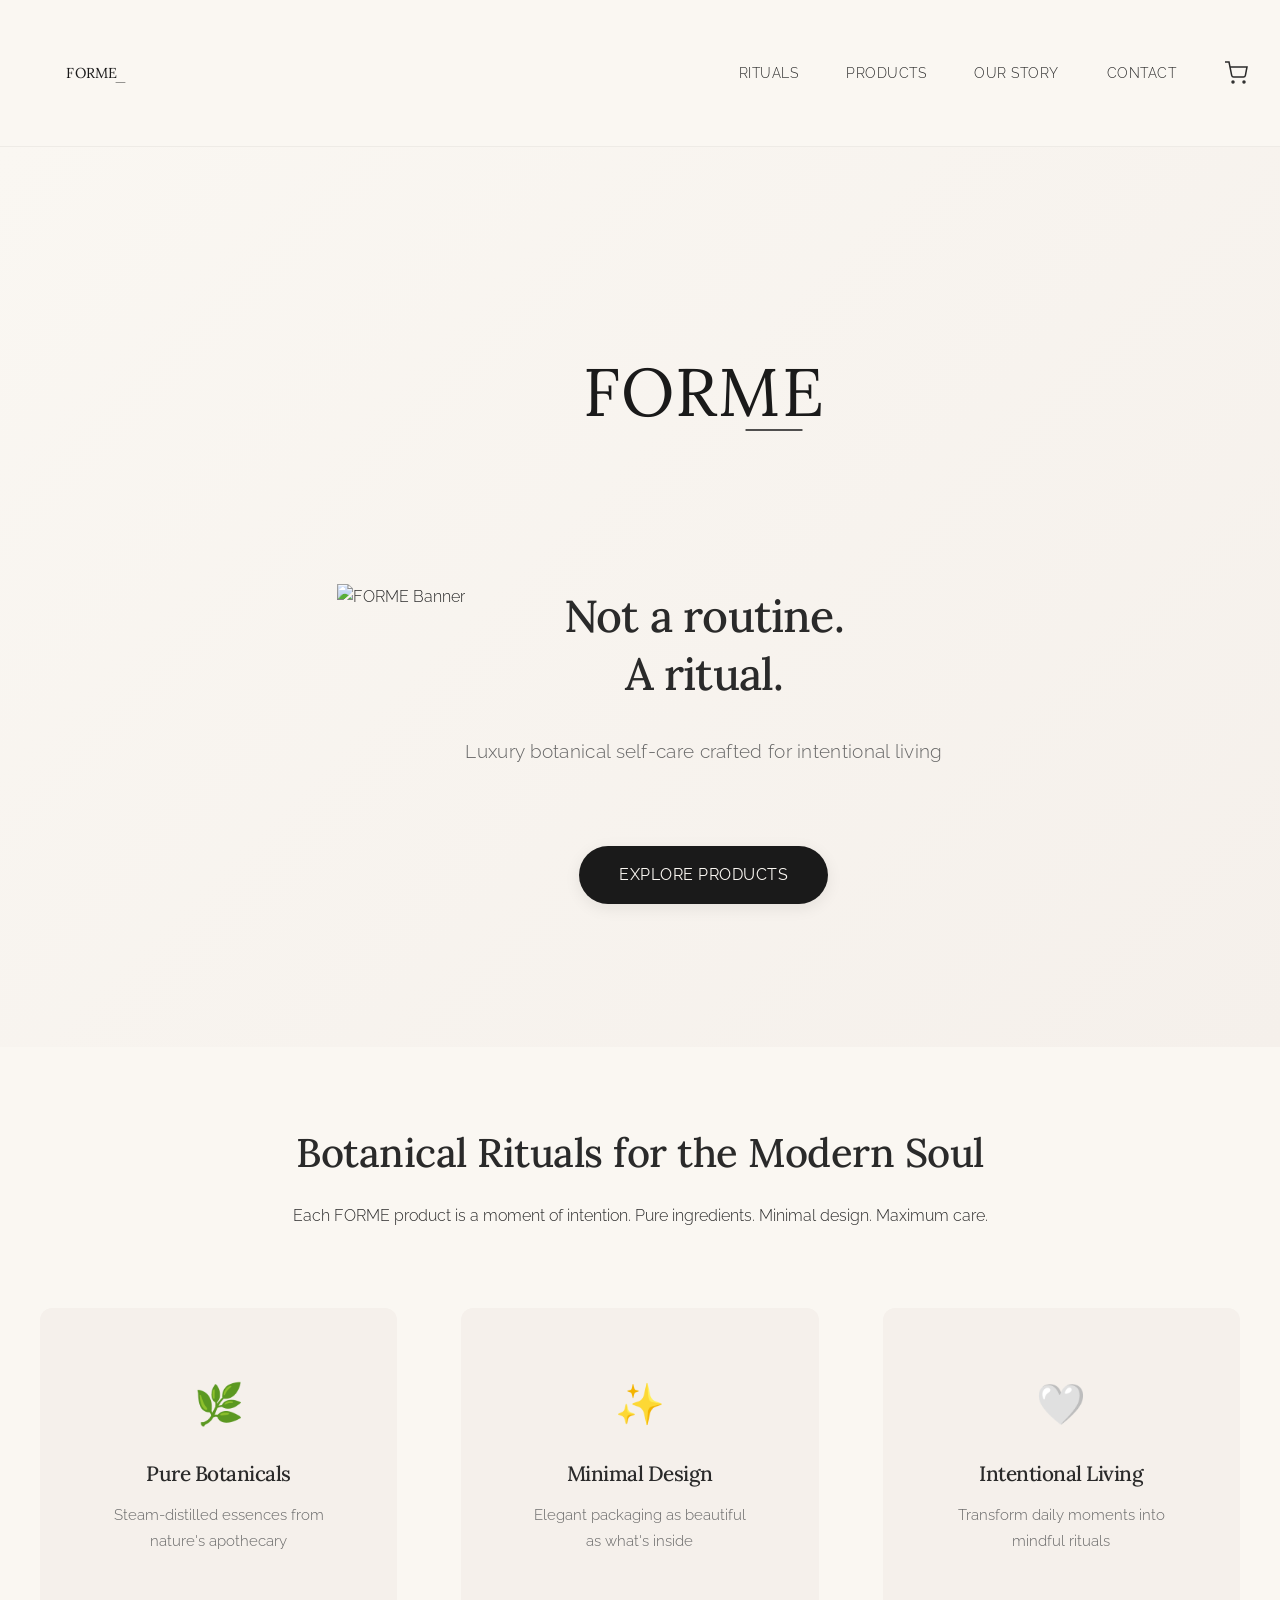
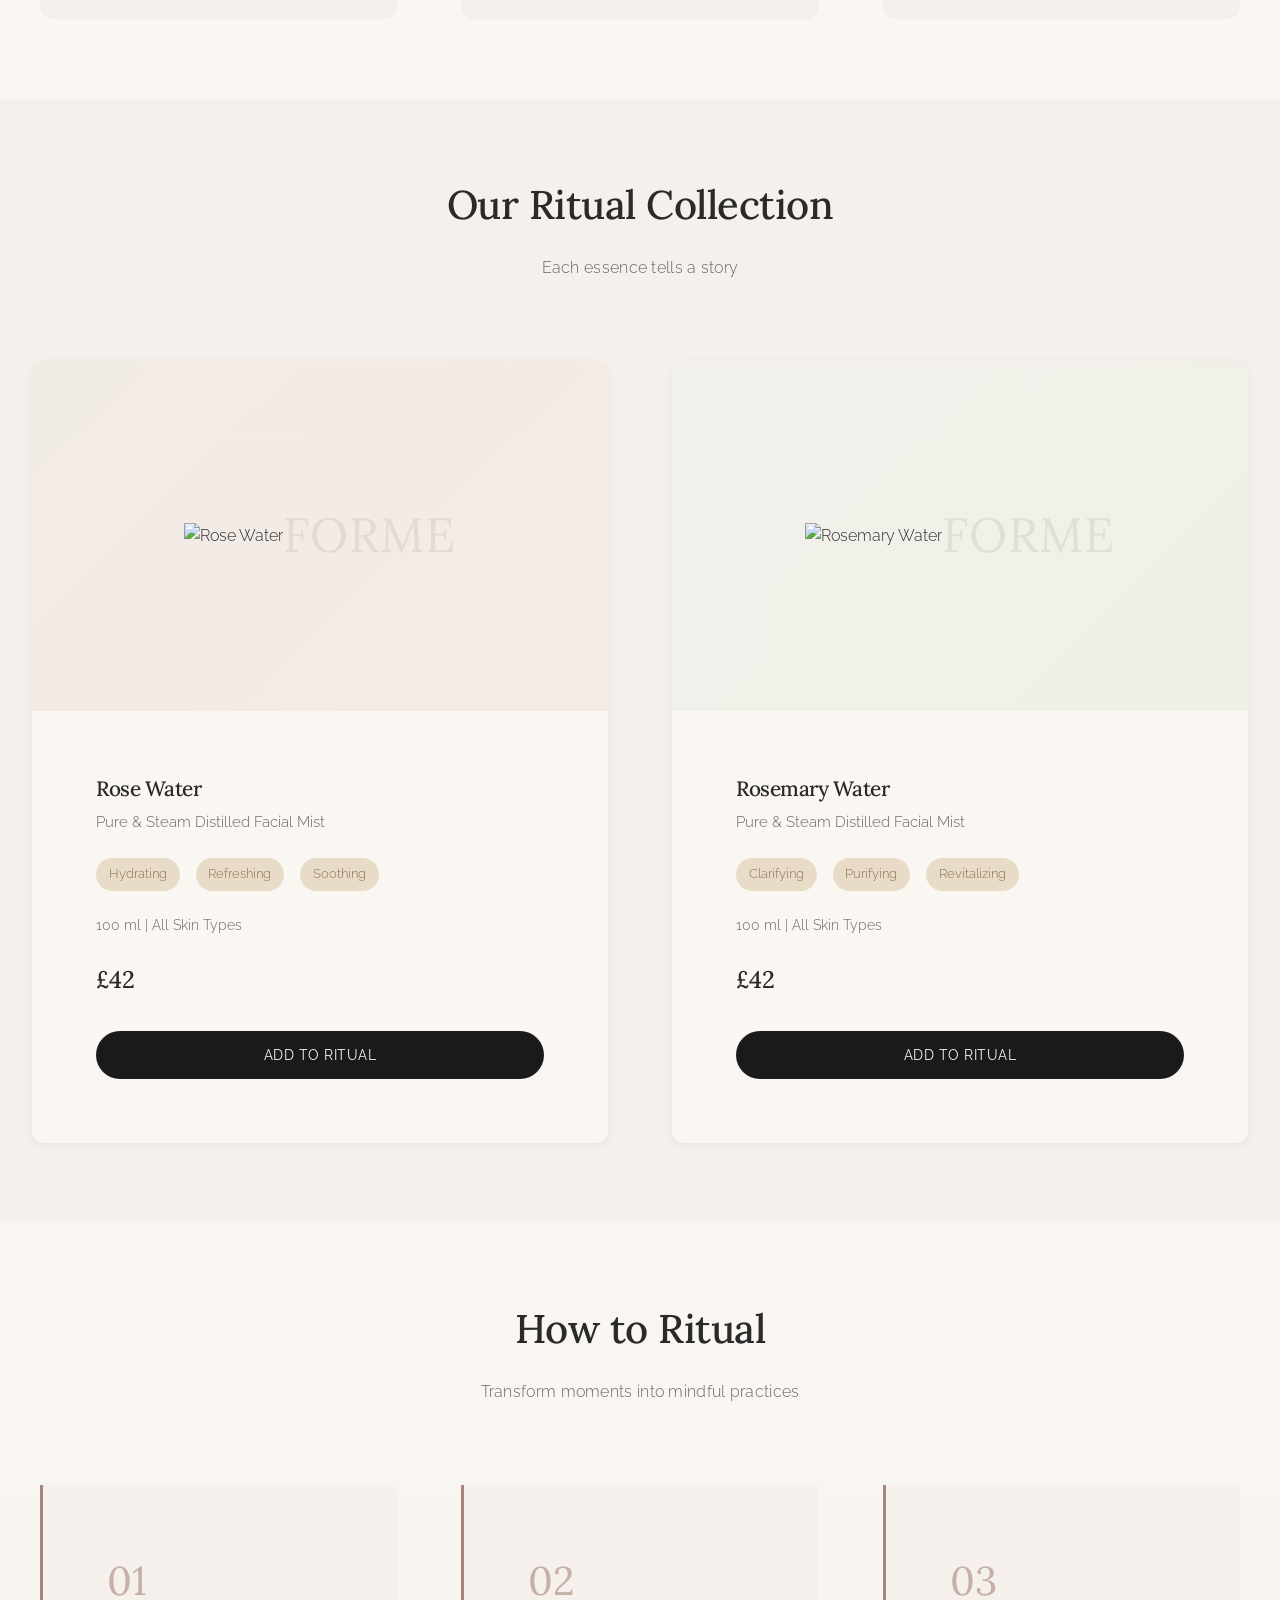
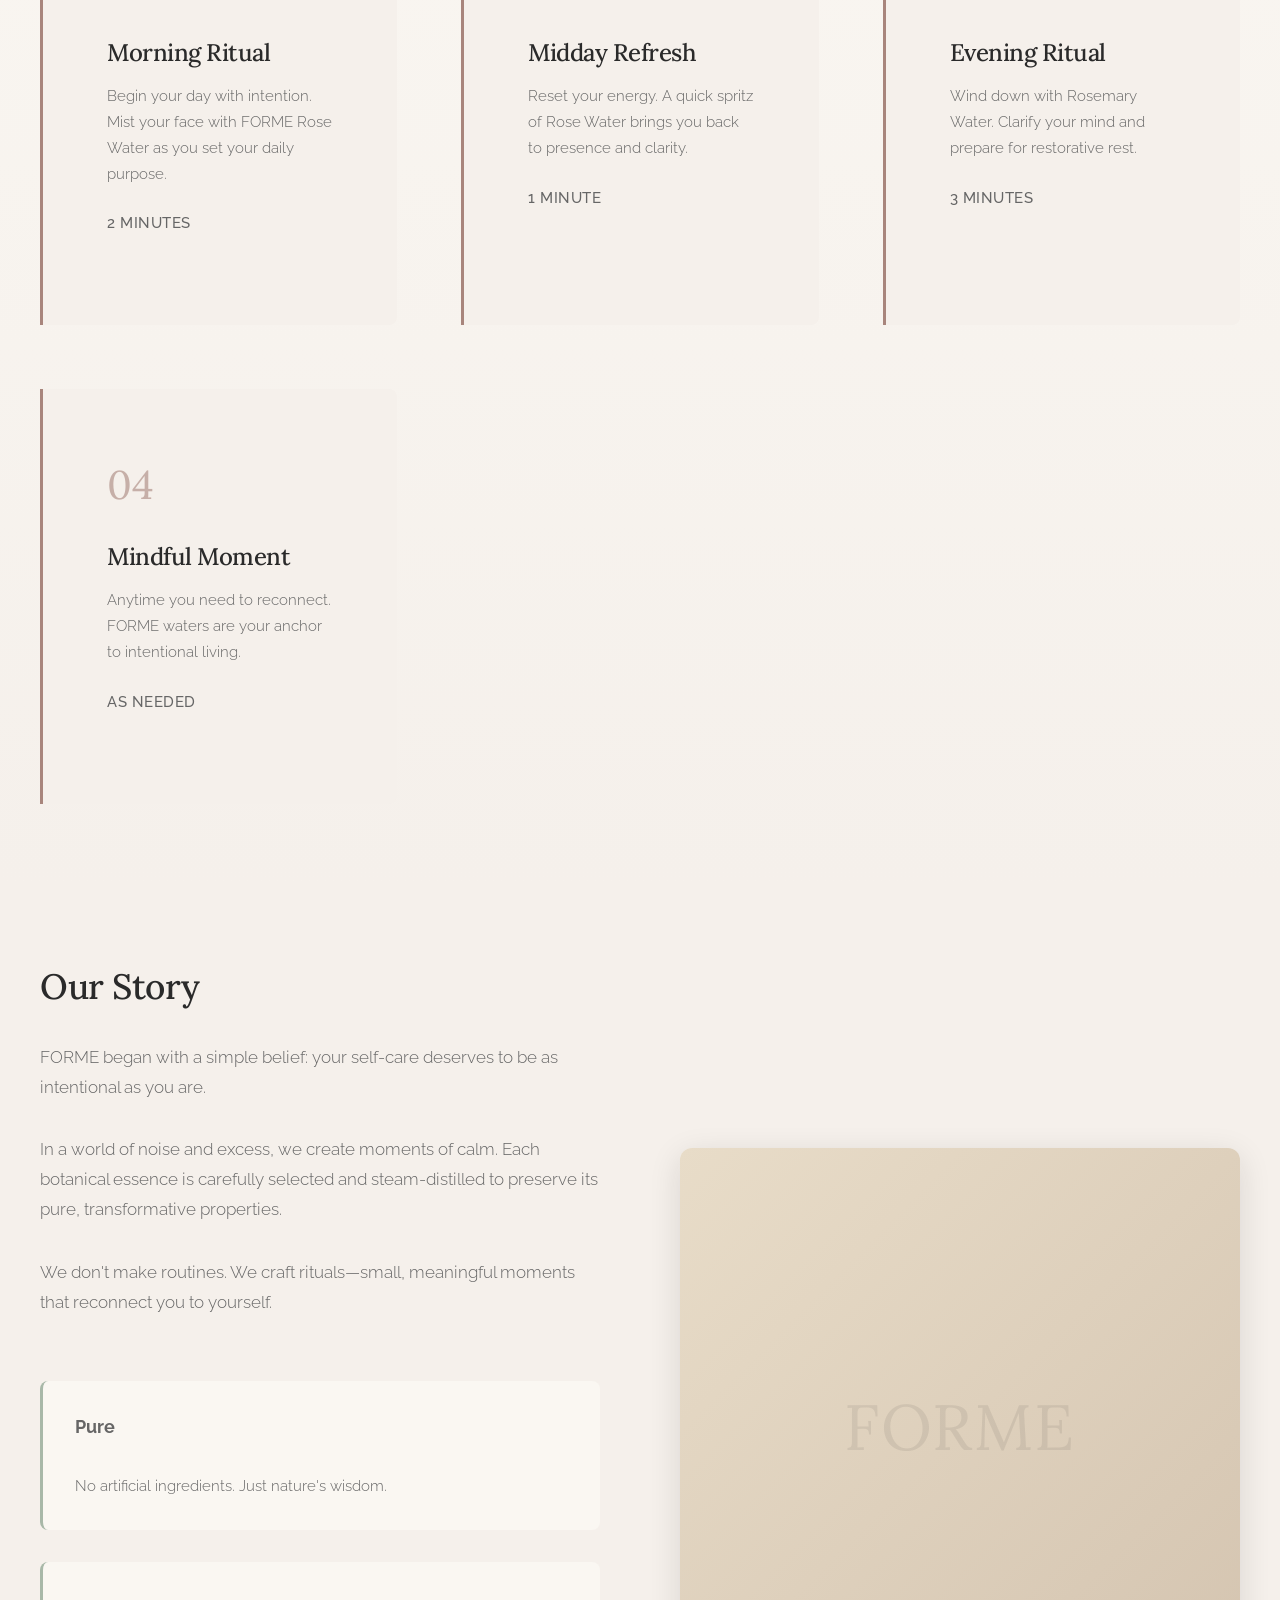
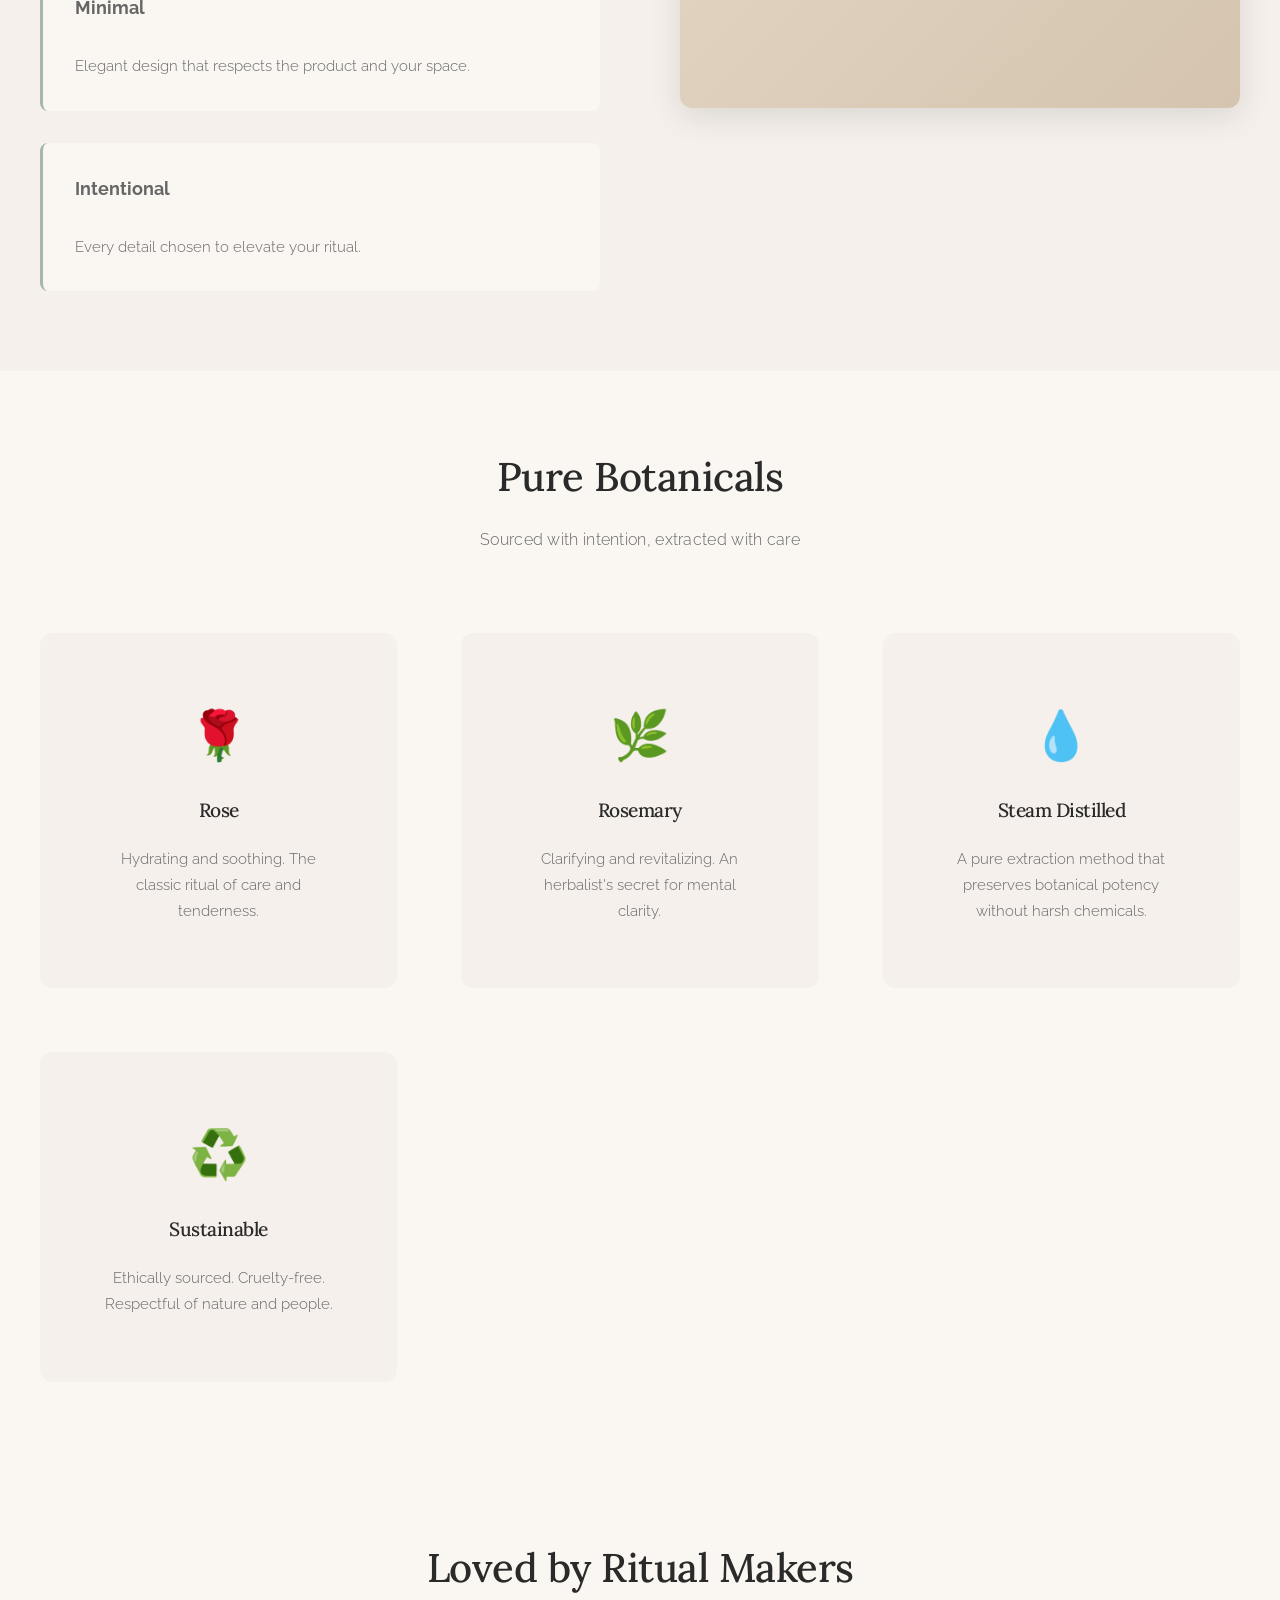
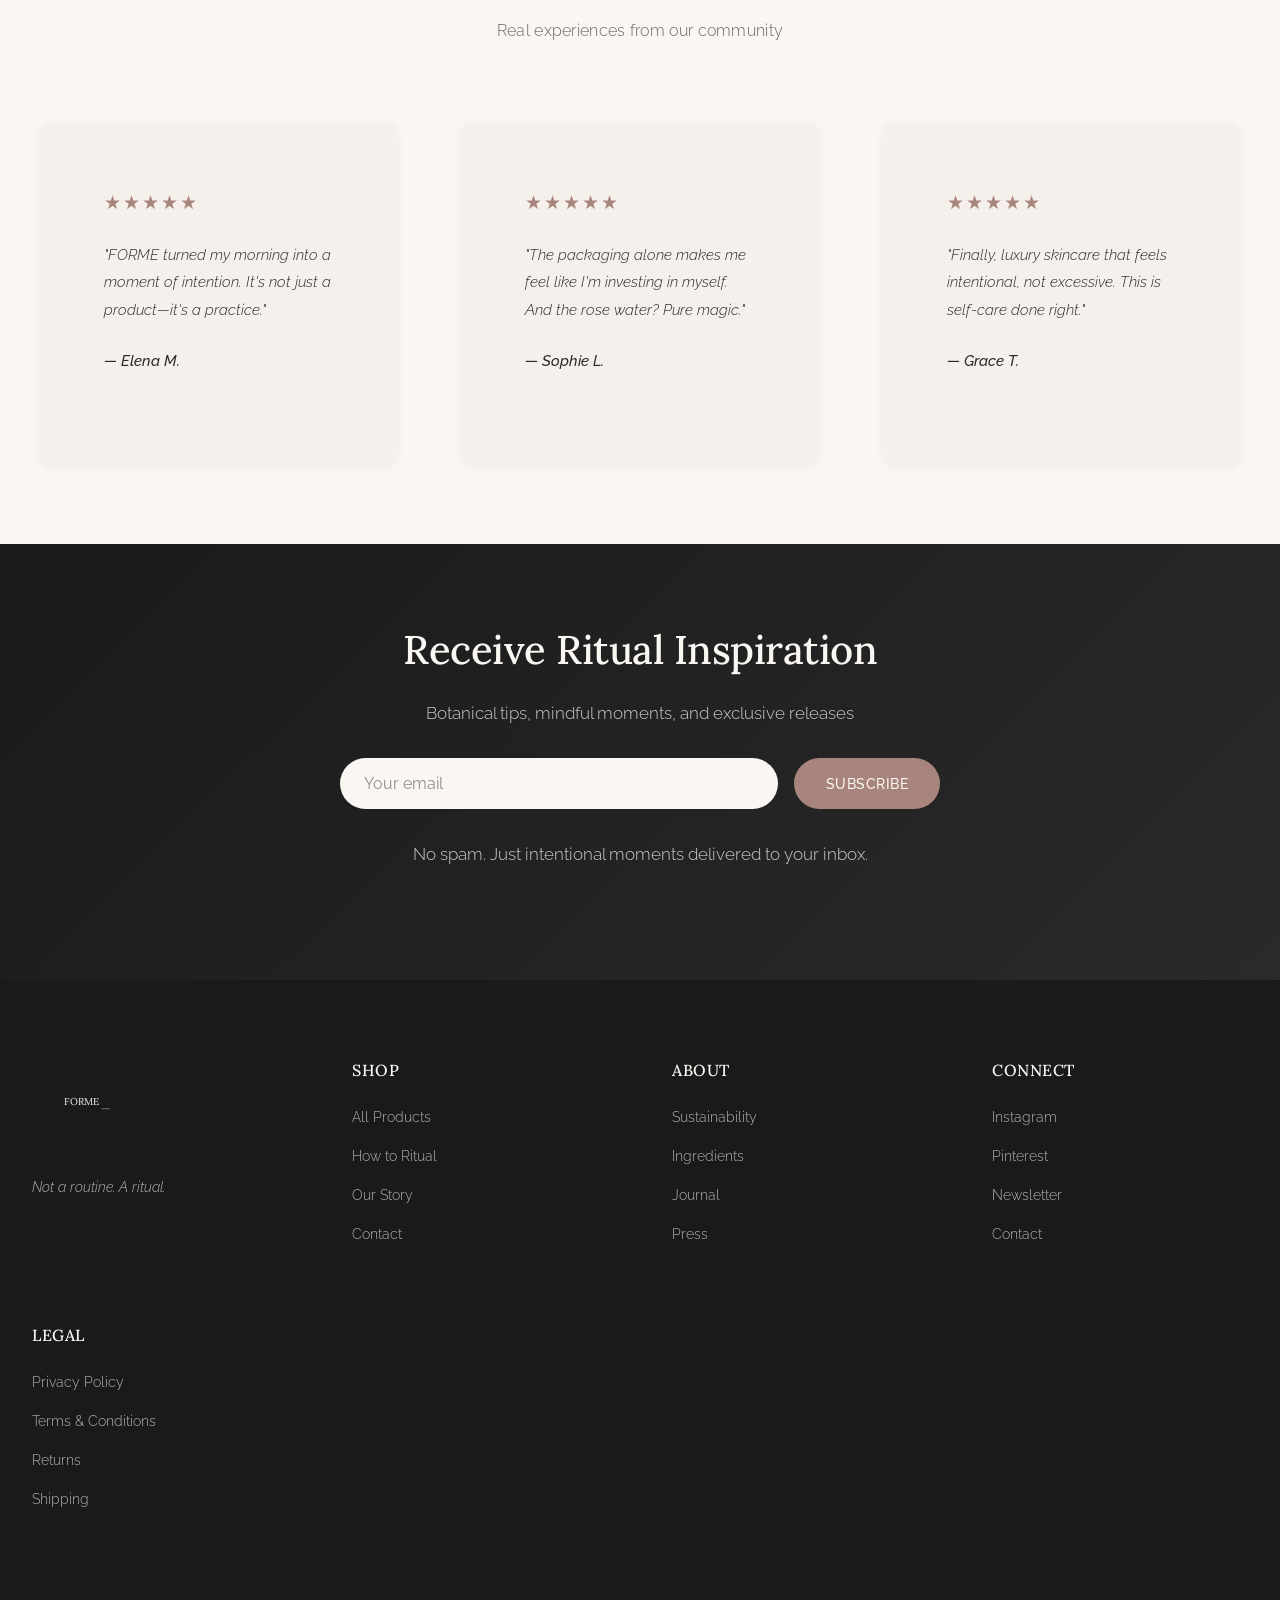
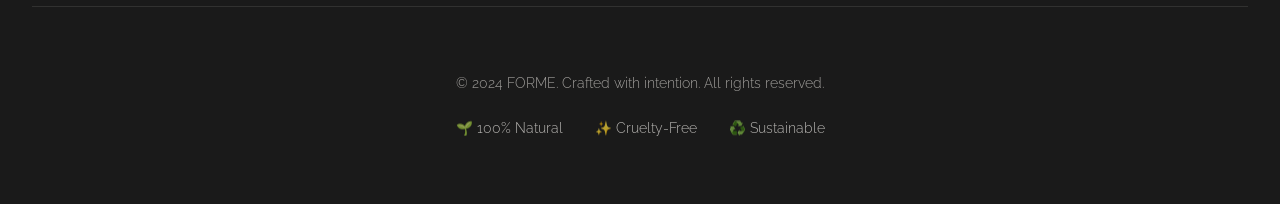
==== commit 68a02edc: "Update FORME website with product images and enhanced animations" ====
--- a/index.html
+++ b/index.html
@@ -33,41 +33,42 @@
         </div>
     </nav>
 
-    <!-- Hero Section -->
+    <!-- Hero Section with Banner Image -->
     <section class="hero">
+        <div class="hero-background">
+            <img src="https://images.unsplash.com/photo-1556228578-8c89e6adf883?w=1920&h=1080&fit=crop" alt="FORME Banner" class="hero-image" id="bannerImage">
+            <div class="hero-overlay"></div>
+        </div>
         <div class="hero-content">
-            <div class="hero-logo">
+            <div class="hero-logo fade-in-down">
                 <svg viewBox="0 0 400 300" class="forme-logo-large">
                     <text x="200" y="180" class="forme-text-large" text-anchor="middle">FORME</text>
                     <line x1="260" y1="200" x2="340" y2="200" class="forme-underline-large" />
                 </svg>
             </div>
-            <h1 class="tagline">Not a routine.<br>A ritual.</h1>
-            <p class="hero-description">Luxury botanical self-care crafted for intentional living</p>
-            <button class="cta-button">Explore Rituals</button>
-        </div>
-        <div class="hero-visual">
-            <div class="hero-gradient"></div>
+            <h1 class="tagline fade-in-up" style="animation-delay: 0.2s">Not a routine.<br>A ritual.</h1>
+            <p class="hero-description fade-in-up" style="animation-delay: 0.4s">Luxury botanical self-care crafted for intentional living</p>
+            <button class="cta-button fade-in-up pulse-button" style="animation-delay: 0.6s">Explore Products</button>
         </div>
     </section>
 
     <!-- Introduction Section -->
     <section class="intro-section">
         <div class="intro-content">
-            <h2>Botanical Rituals for the Modern Soul</h2>
-            <p>Each FORME product is a moment of intention. Pure ingredients. Minimal design. Maximum care.</p>
+            <h2 class="section-title slide-in-left">Botanical Rituals for the Modern Soul</h2>
+            <p class="intro-text slide-in-right">Each FORME product is a moment of intention. Pure ingredients. Minimal design. Maximum care.</p>
             <div class="three-column">
-                <div class="intro-card">
+                <div class="intro-card card-float">
                     <div class="card-icon">🌿</div>
                     <h3>Pure Botanicals</h3>
                     <p>Steam-distilled essences from nature's apothecary</p>
                 </div>
-                <div class="intro-card">
+                <div class="intro-card card-float" style="animation-delay: 0.2s">
                     <div class="card-icon">✨</div>
                     <h3>Minimal Design</h3>
                     <p>Elegant packaging as beautiful as what's inside</p>
                 </div>
-                <div class="intro-card">
+                <div class="intro-card card-float" style="animation-delay: 0.4s">
                     <div class="card-icon">🤍</div>
                     <h3>Intentional Living</h3>
                     <p>Transform daily moments into mindful rituals</p>
@@ -79,17 +80,18 @@
     <!-- Featured Products Section -->
     <section class="products" id="products">
         <div class="section-header">
-            <h2>Our Ritual Collection</h2>
-            <p>Each essence tells a story</p>
+            <h2 class="slide-in-left">Our Ritual Collection</h2>
+            <p class="slide-in-right">Each essence tells a story</p>
         </div>
 
         <div class="products-grid">
             <!-- Rose Water Product -->
-            <div class="product-card">
+            <div class="product-card scale-on-hover">
                 <div class="product-image rose-water-image">
+                    <img src="https://images.unsplash.com/photo-1556228578-8c89e6adf883?w=400&h=500&fit=crop" alt="Rose Water" class="product-img" id="product1Image">
                     <div class="product-watermark">FORME</div>
                 </div>
-                <div class="product-info">
+                <div class="product-info fade-in-up">
                     <h3>Rose Water</h3>
                     <p class="product-description">Pure & Steam Distilled Facial Mist</p>
                     <div class="product-benefits">
@@ -99,16 +101,17 @@
                     </div>
                     <p class="product-details">100 ml | All Skin Types</p>
                     <p class="product-price">£42</p>
-                    <button class="product-button">Add to Ritual</button>
+                    <button class="product-button pulse-button">Add to Ritual</button>
                 </div>
             </div>
 
             <!-- Rosemary Water Product -->
-            <div class="product-card">
+            <div class="product-card scale-on-hover" style="animation-delay: 0.2s">
                 <div class="product-image rosemary-water-image">
+                    <img src="https://images.unsplash.com/photo-1556228578-8c89e6adf883?w=400&h=500&fit=crop" alt="Rosemary Water" class="product-img" id="product2Image">
                     <div class="product-watermark">FORME</div>
                 </div>
-                <div class="product-info">
+                <div class="product-info fade-in-up" style="animation-delay: 0.2s">
                     <h3>Rosemary Water</h3>
                     <p class="product-description">Pure & Steam Distilled Facial Mist</p>
                     <div class="product-benefits">
@@ -118,27 +121,7 @@
                     </div>
                     <p class="product-details">100 ml | All Skin Types</p>
                     <p class="product-price">£42</p>
-                    <button class="product-button">Add to Ritual</button>
-                </div>
-            </div>
-
-            <!-- Ritual Set Product -->
-            <div class="product-card featured">
-                <div class="product-image ritual-set-image">
-                    <div class="product-watermark">FORME</div>
-                    <span class="badge">Bestseller</span>
-                </div>
-                <div class="product-info">
-                    <h3>The Ritual Duo</h3>
-                    <p class="product-description">Rose + Rosemary Waters</p>
-                    <div class="product-benefits">
-                        <span>Complete ritual</span>
-                        <span>Morning & evening</span>
-                        <span>Save 15%</span>
-                    </div>
-                    <p class="product-details">2 x 100 ml | All Skin Types</p>
-                    <p class="product-price">£71.40</p>
-                    <button class="product-button">Add to Ritual</button>
+                    <button class="product-button pulse-button">Add to Ritual</button>
                 </div>
             </div>
         </div>
@@ -147,33 +130,33 @@
     <!-- Rituals Section -->
     <section class="rituals" id="rituals">
         <div class="section-header">
-            <h2>How to Ritual</h2>
-            <p>Transform moments into mindful practices</p>
+            <h2 class="slide-in-left">How to Ritual</h2>
+            <p class="slide-in-right">Transform moments into mindful practices</p>
         </div>
 
         <div class="rituals-container">
-            <div class="ritual-card">
+            <div class="ritual-card slide-in-left">
                 <div class="ritual-number">01</div>
                 <h3>Morning Ritual</h3>
                 <p>Begin your day with intention. Mist your face with FORME Rose Water as you set your daily purpose.</p>
                 <p class="ritual-time">2 minutes</p>
             </div>
 
-            <div class="ritual-card">
+            <div class="ritual-card slide-in-left" style="animation-delay: 0.2s">
                 <div class="ritual-number">02</div>
                 <h3>Midday Refresh</h3>
                 <p>Reset your energy. A quick spritz of Rose Water brings you back to presence and clarity.</p>
                 <p class="ritual-time">1 minute</p>
             </div>
 
-            <div class="ritual-card">
+            <div class="ritual-card slide-in-left" style="animation-delay: 0.4s">
                 <div class="ritual-number">03</div>
                 <h3>Evening Ritual</h3>
                 <p>Wind down with Rosemary Water. Clarify your mind and prepare for restorative rest.</p>
                 <p class="ritual-time">3 minutes</p>
             </div>
 
-            <div class="ritual-card">
+            <div class="ritual-card slide-in-left" style="animation-delay: 0.6s">
                 <div class="ritual-number">04</div>
                 <h3>Mindful Moment</h3>
                 <p>Anytime you need to reconnect. FORME waters are your anchor to intentional living.</p>
@@ -185,24 +168,24 @@
     <!-- Story Section -->
     <section class="story" id="story">
         <div class="story-container">
-            <div class="story-content">
+            <div class="story-content fade-in-left">
                 <h2>Our Story</h2>
                 <p>FORME began with a simple belief: your self-care deserves to be as intentional as you are.</p>
                 <p>In a world of noise and excess, we create moments of calm. Each botanical essence is carefully selected and steam-distilled to preserve its pure, transformative properties.</p>
                 <p>We don't make routines. We craft rituals—small, meaningful moments that reconnect you to yourself.</p>
                 <div class="story-values">
-                    <div class="value">
+                    <div class="value bounce-in">
                         <strong>Pure</strong><br>No artificial ingredients. Just nature's wisdom.
                     </div>
-                    <div class="value">
+                    <div class="value bounce-in" style="animation-delay: 0.2s">
                         <strong>Minimal</strong><br>Elegant design that respects the product and your space.
                     </div>
-                    <div class="value">
+                    <div class="value bounce-in" style="animation-delay: 0.4s">
                         <strong>Intentional</strong><br>Every detail chosen to elevate your ritual.
                     </div>
                 </div>
             </div>
-            <div class="story-visual">
+            <div class="story-visual fade-in-right">
                 <div class="story-image-placeholder">
                     <div class="forme-watermark">FORME</div>
                 </div>
@@ -213,27 +196,27 @@
     <!-- Ingredients Section -->
     <section class="ingredients">
         <div class="section-header">
-            <h2>Pure Botanicals</h2>
-            <p>Sourced with intention, extracted with care</p>
+            <h2 class="slide-in-left">Pure Botanicals</h2>
+            <p class="slide-in-right">Sourced with intention, extracted with care</p>
         </div>
 
         <div class="ingredients-grid">
-            <div class="ingredient-card">
+            <div class="ingredient-card rotate-in">
                 <div class="ingredient-icon">🌹</div>
                 <h3>Rose</h3>
                 <p>Hydrating and soothing. The classic ritual of care and tenderness.</p>
             </div>
-            <div class="ingredient-card">
+            <div class="ingredient-card rotate-in" style="animation-delay: 0.2s">
                 <div class="ingredient-icon">🌿</div>
                 <h3>Rosemary</h3>
                 <p>Clarifying and revitalizing. An herbalist's secret for mental clarity.</p>
             </div>
-            <div class="ingredient-card">
+            <div class="ingredient-card rotate-in" style="animation-delay: 0.4s">
                 <div class="ingredient-icon">💧</div>
                 <h3>Steam Distilled</h3>
                 <p>A pure extraction method that preserves botanical potency without harsh chemicals.</p>
             </div>
-            <div class="ingredient-card">
+            <div class="ingredient-card rotate-in" style="animation-delay: 0.6s">
                 <div class="ingredient-icon">♻️</div>
                 <h3>Sustainable</h3>
                 <p>Ethically sourced. Cruelty-free. Respectful of nature and people.</p>
@@ -241,48 +224,25 @@
         </div>
     </section>
 
-    <!-- Packaging Section -->
-    <section class="packaging">
-        <div class="packaging-container">
-            <div class="packaging-content">
-                <h2>Luxury Unboxing</h2>
-                <p>Every element of FORME is designed to elevate your experience. From the moment you open your box, you're in ritual.</p>
-                <ul class="packaging-features">
-                    <li>Minimalist kraft packaging</li>
-                    <li>Signature FORME branding</li>
-                    <li>Premium amber glass bottles</li>
-                    <li>Elegant printed labels</li>
-                    <li>Carefully curated presentation</li>
-                    <li>Reusable, refillable design</li>
-                </ul>
-            </div>
-            <div class="packaging-visual">
-                <div class="packaging-image-placeholder">
-                    <div class="forme-watermark">FORME</div>
-                </div>
-            </div>
-        </div>
-    </section>
-
     <!-- Testimonials Section -->
     <section class="testimonials">
         <div class="section-header">
-            <h2>Loved by Ritual Makers</h2>
-            <p>Real experiences from our community</p>
+            <h2 class="slide-in-left">Loved by Ritual Makers</h2>
+            <p class="slide-in-right">Real experiences from our community</p>
         </div>
 
         <div class="testimonials-grid">
-            <div class="testimonial-card">
+            <div class="testimonial-card fade-in-up">
                 <div class="stars">★★★★★</div>
                 <p>"FORME turned my morning into a moment of intention. It's not just a product—it's a practice."</p>
                 <p class="testimonial-author">— Elena M.</p>
             </div>
-            <div class="testimonial-card">
+            <div class="testimonial-card fade-in-up" style="animation-delay: 0.2s">
                 <div class="stars">★★★★★</div>
                 <p>"The packaging alone makes me feel like I'm investing in myself. And the rose water? Pure magic."</p>
                 <p class="testimonial-author">— Sophie L.</p>
             </div>
-            <div class="testimonial-card">
+            <div class="testimonial-card fade-in-up" style="animation-delay: 0.4s">
                 <div class="stars">★★★★★</div>
                 <p>"Finally, luxury skincare that feels intentional, not excessive. This is self-care done right."</p>
                 <p class="testimonial-author">— Grace T.</p>
@@ -292,12 +252,12 @@
 
     <!-- Newsletter Section -->
     <section class="newsletter">
-        <div class="newsletter-content">
+        <div class="newsletter-content fade-in-up">
             <h2>Receive Ritual Inspiration</h2>
             <p>Botanical tips, mindful moments, and exclusive releases</p>
             <form class="newsletter-form">
                 <input type="email" placeholder="Your email" required>
-                <button type="submit">Subscribe</button>
+                <button type="submit" class="pulse-button">Subscribe</button>
             </form>
             <p class="newsletter-note">No spam. Just intentional moments delivered to your inbox.</p>
         </div>
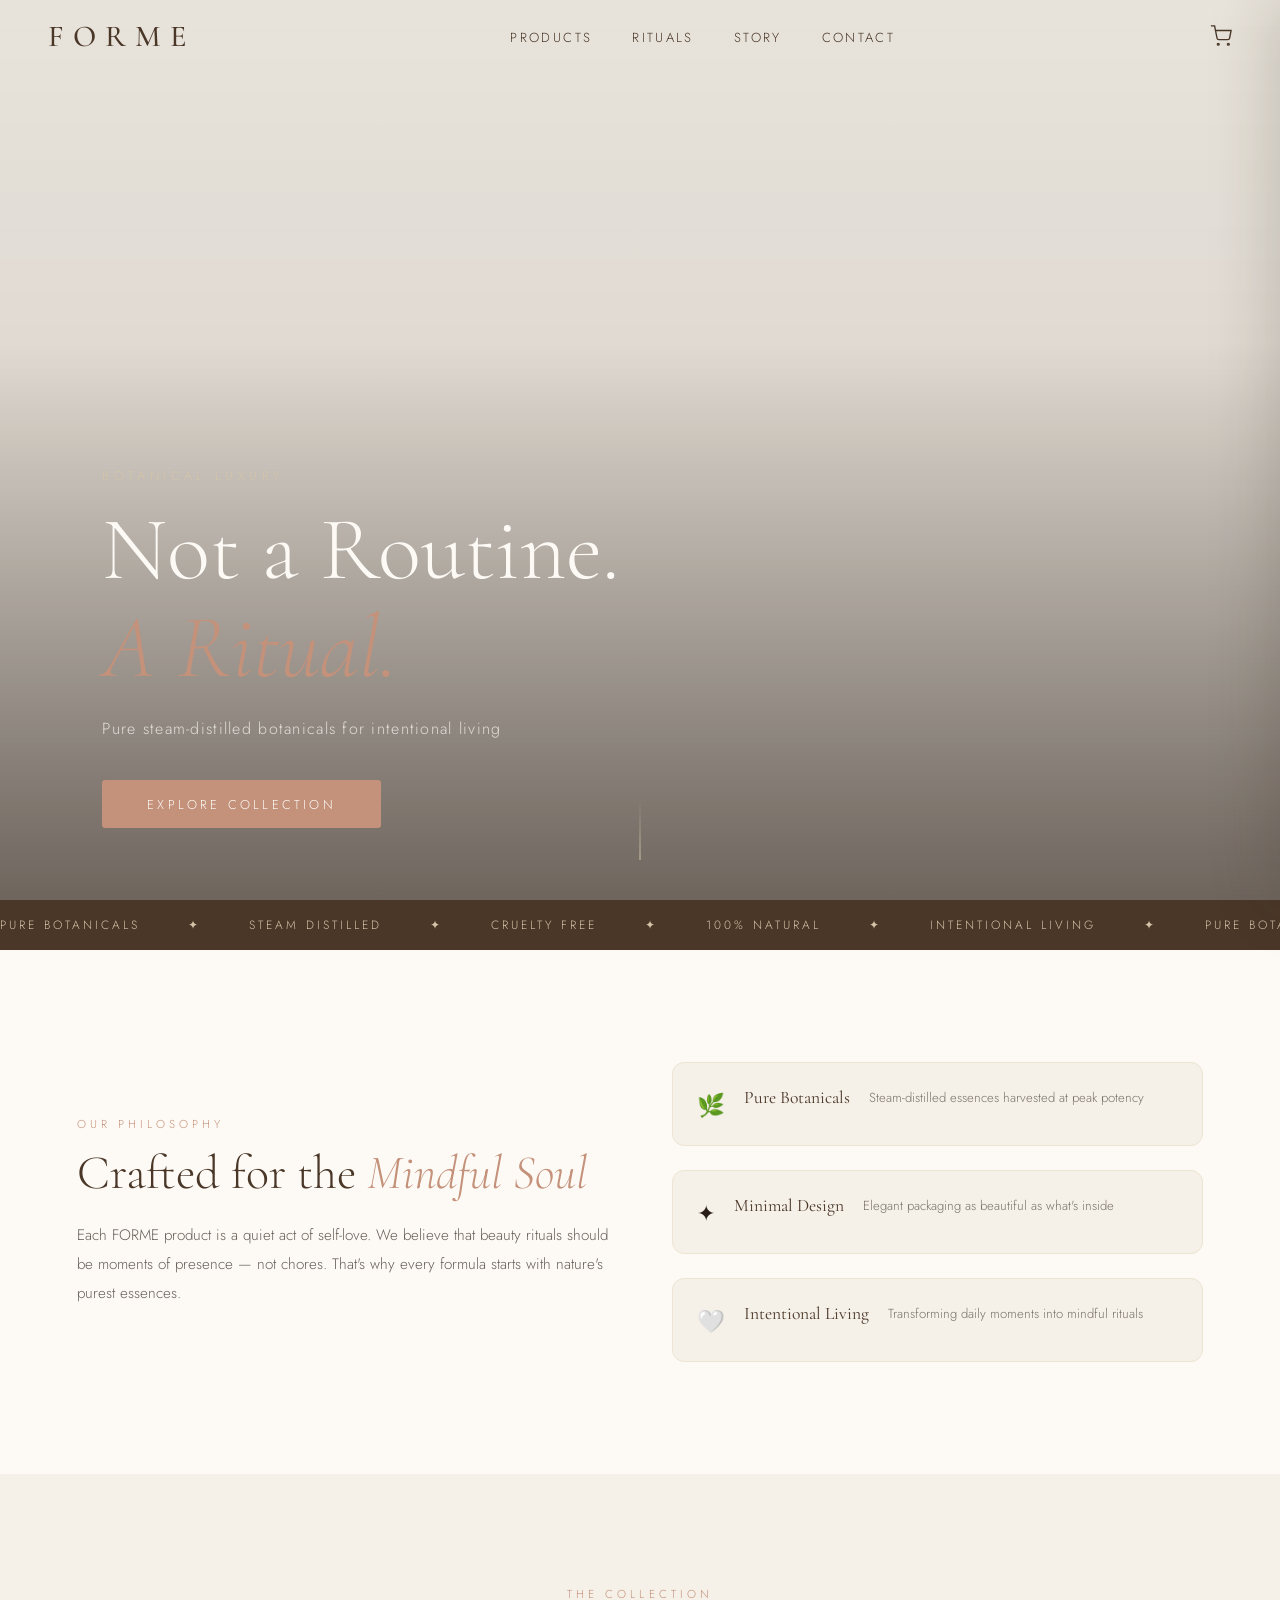
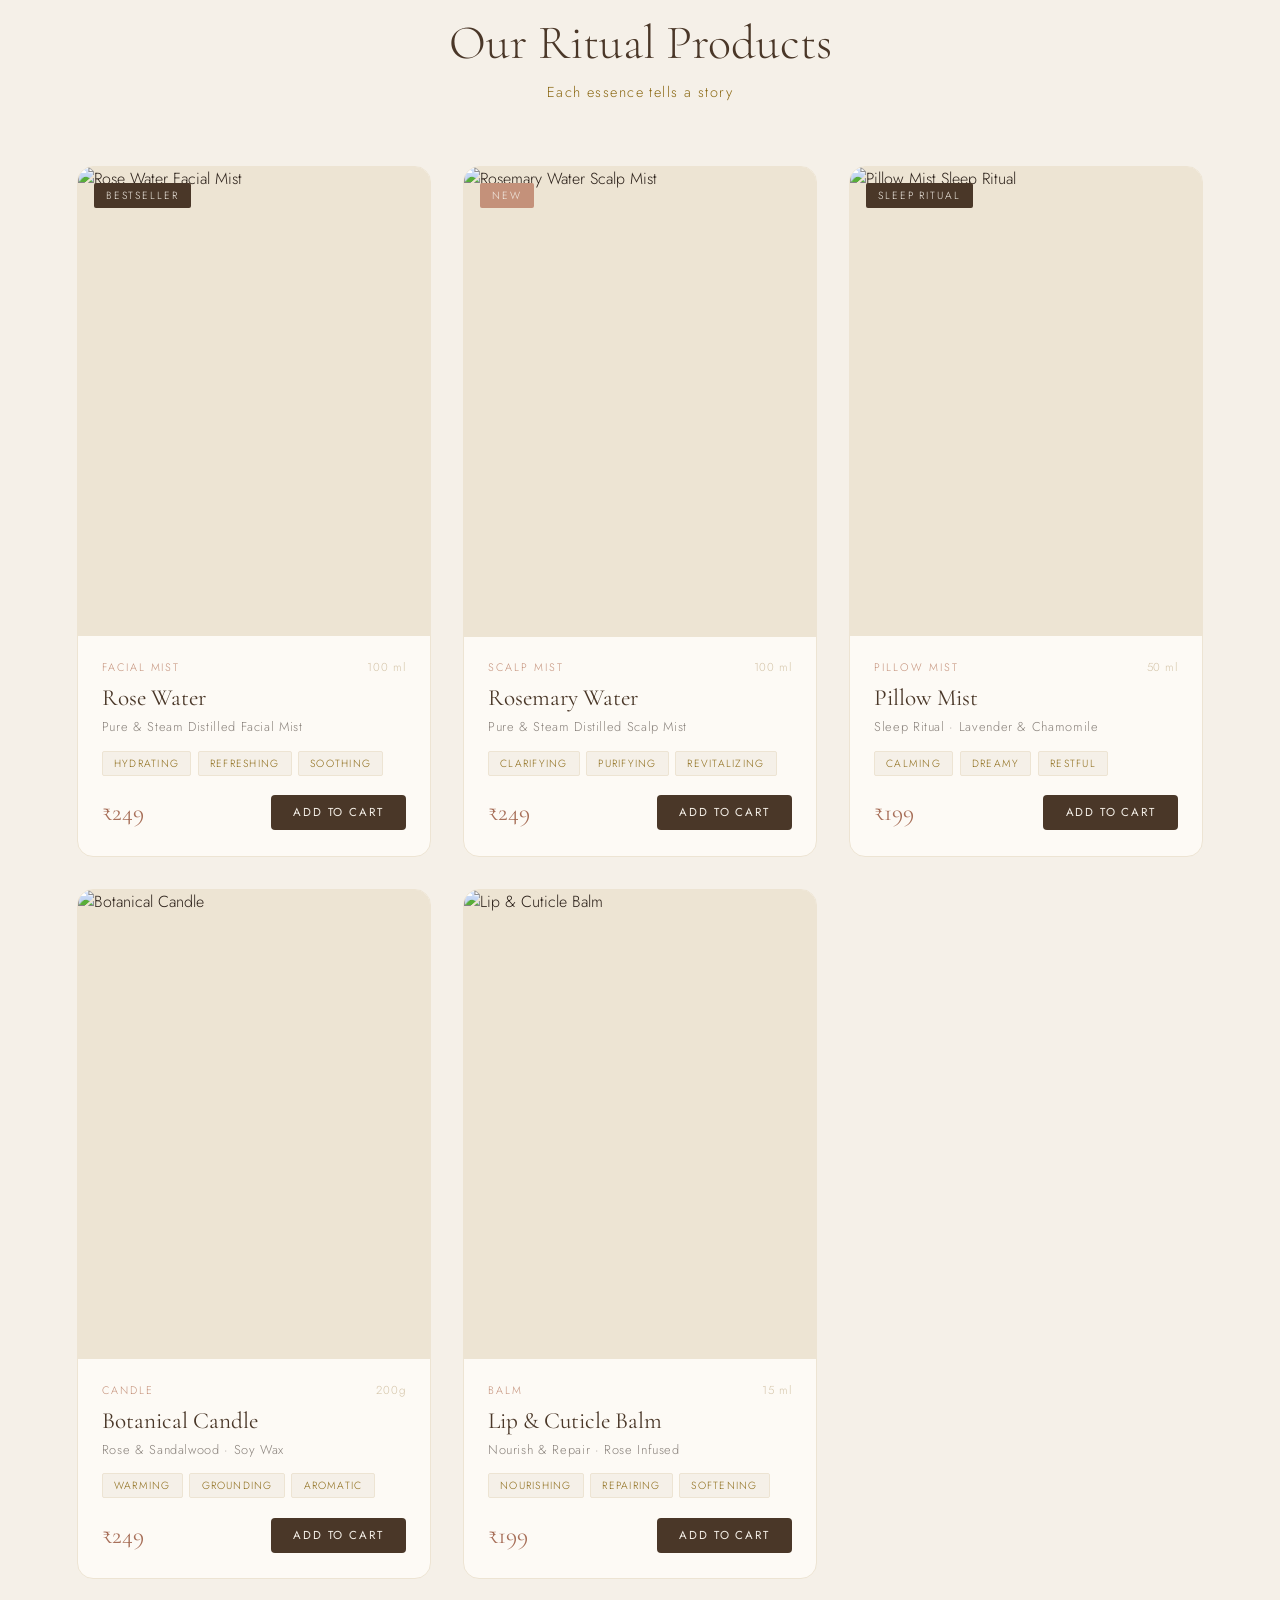
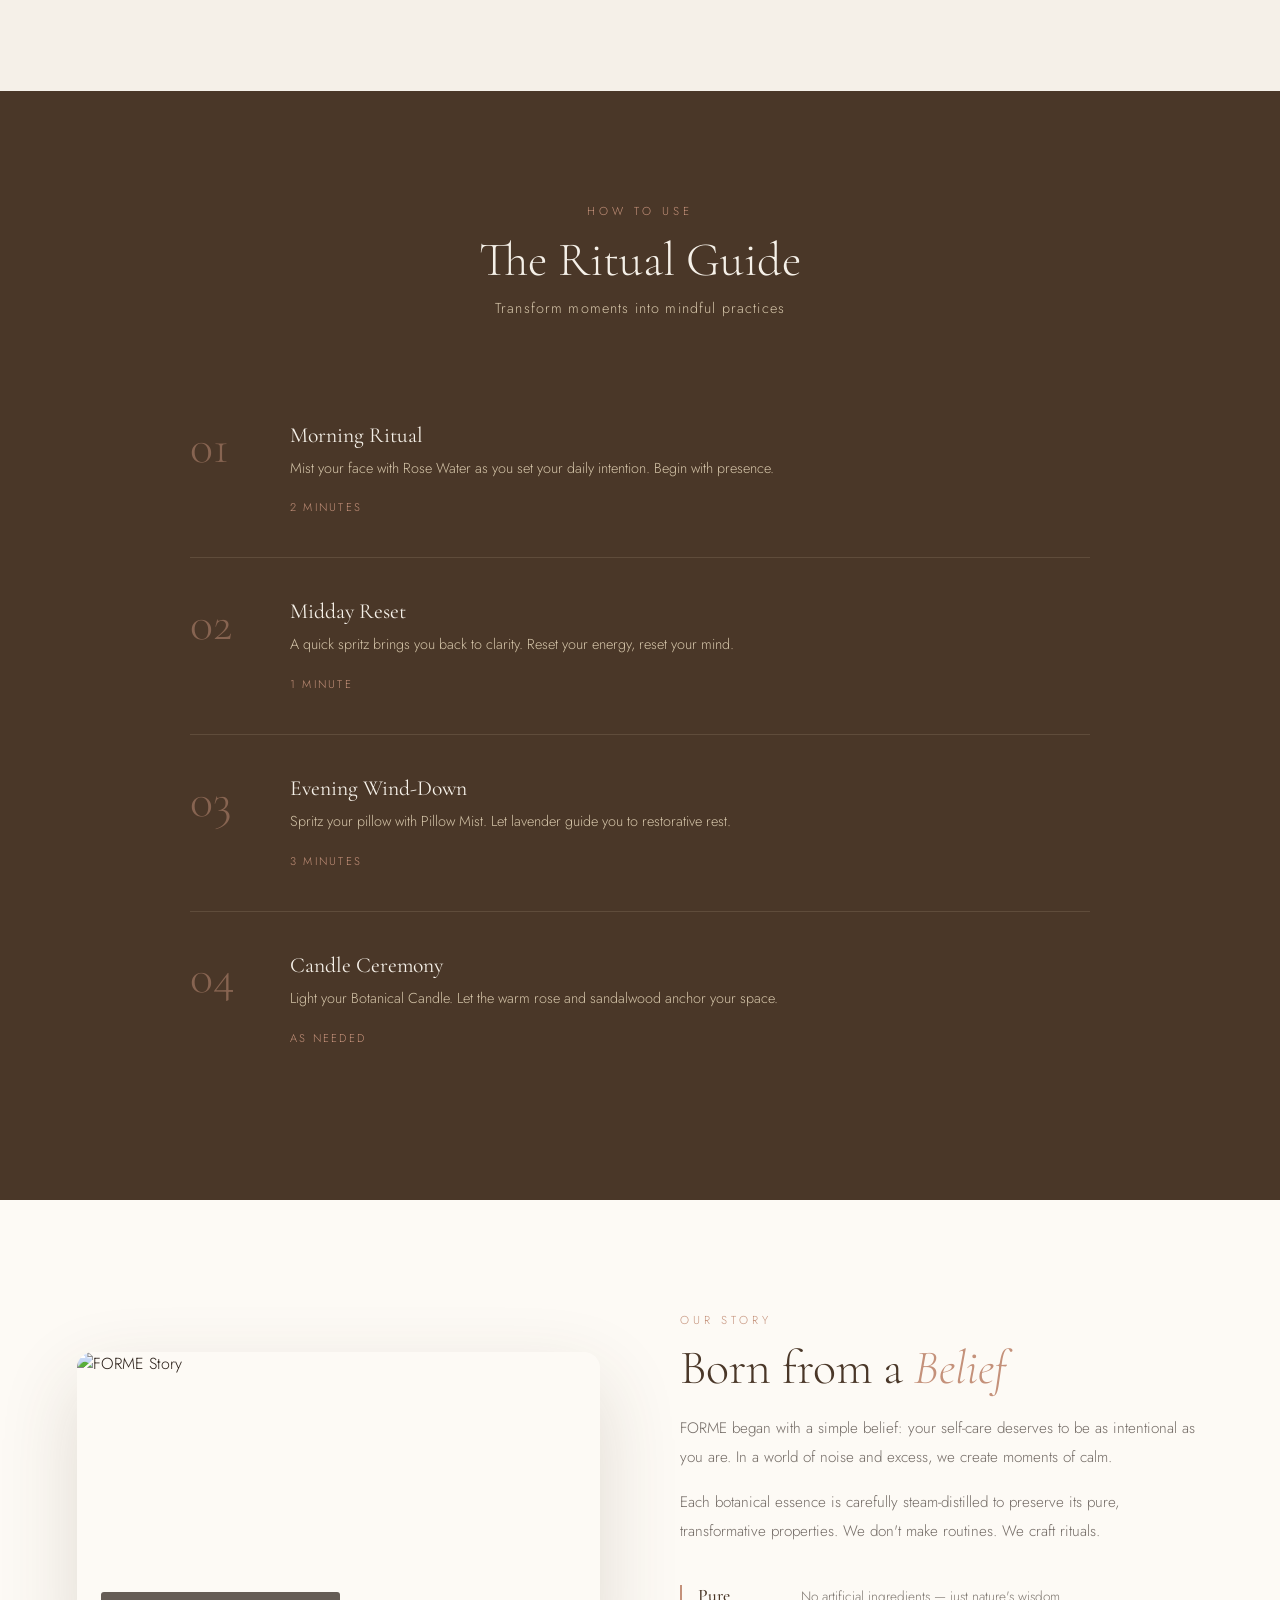
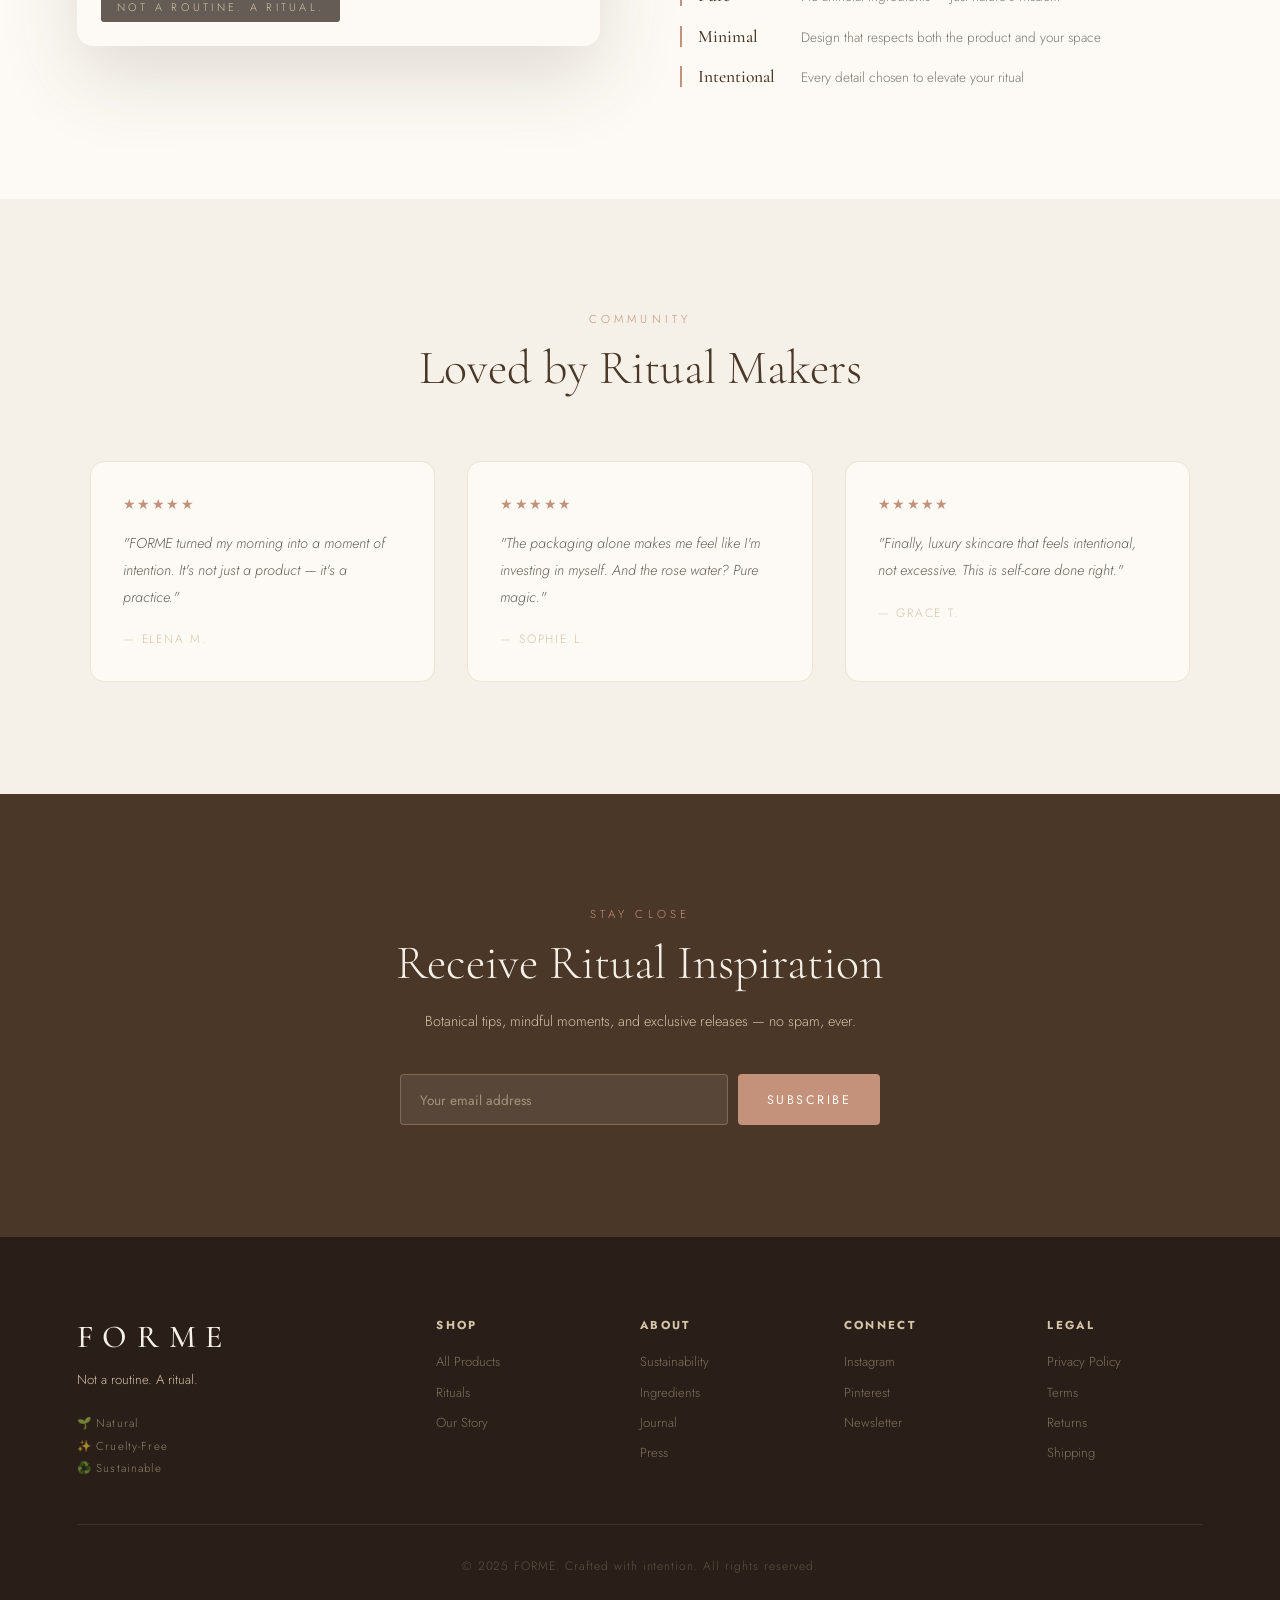
==== commit b21961dc: "Add files via upload" ====
--- a/index.html
+++ b/index.html
@@ -1,332 +1,405 @@
 <!DOCTYPE html>
 <html lang="en">
 <head>
-    <meta charset="UTF-8">
-    <meta name="viewport" content="width=device-width, initial-scale=1.0">
-    <title>FORME - Not a routine. A ritual.</title>
-    <link rel="stylesheet" href="styles.css">
-    <link href="https://fonts.googleapis.com/css2?family=Lora:wght@400;500;600&family=Raleway:wght@300;400;500&display=swap" rel="stylesheet">
+  <meta charset="UTF-8" />
+  <meta name="viewport" content="width=device-width, initial-scale=1.0" />
+  <title>FORME — Not a Routine. A Ritual.</title>
+  <link rel="preconnect" href="https://fonts.googleapis.com" />
+  <link rel="preconnect" href="https://fonts.gstatic.com" crossorigin />
+  <link href="https://fonts.googleapis.com/css2?family=Cormorant+Garamond:ital,wght@0,300;0,400;0,500;0,600;1,300;1,400&family=Jost:wght@200;300;400;500&display=swap" rel="stylesheet" />
+  <link rel="stylesheet" href="styles.css" />
 </head>
 <body>
-    <!-- Navigation -->
-    <nav class="navbar">
-        <div class="nav-container">
-            <div class="logo">
-                <svg viewBox="0 0 400 300" class="forme-logo">
-                    <text x="200" y="180" class="forme-text" text-anchor="middle">FORME</text>
-                    <line x1="280" y1="195" x2="310" y2="195" class="forme-underline" />
-                </svg>
-            </div>
-            <ul class="nav-menu">
-                <li><a href="#rituals">Rituals</a></li>
-                <li><a href="#products">Products</a></li>
-                <li><a href="#story">Our Story</a></li>
-                <li><a href="#contact">Contact</a></li>
-                <li class="cart-icon">
-                    <svg width="24" height="24" viewBox="0 0 24 24" fill="none" stroke="currentColor">
-                        <circle cx="9" cy="21" r="1"></circle>
-                        <circle cx="20" cy="21" r="1"></circle>
-                        <path d="M1 1h4l2.68 13.39a2 2 0 0 0 2 1.61h9.72a2 2 0 0 0 2-1.61L23 6H6"></path>
-                    </svg>
-                </li>
-            </ul>
-        </div>
-    </nav>
-
-    <!-- Hero Section with Banner Image -->
-    <section class="hero">
-        <div class="hero-background">
-            <img src="https://images.unsplash.com/photo-1556228578-8c89e6adf883?w=1920&h=1080&fit=crop" alt="FORME Banner" class="hero-image" id="bannerImage">
-            <div class="hero-overlay"></div>
-        </div>
-        <div class="hero-content">
-            <div class="hero-logo fade-in-down">
-                <svg viewBox="0 0 400 300" class="forme-logo-large">
-                    <text x="200" y="180" class="forme-text-large" text-anchor="middle">FORME</text>
-                    <line x1="260" y1="200" x2="340" y2="200" class="forme-underline-large" />
-                </svg>
-            </div>
-            <h1 class="tagline fade-in-up" style="animation-delay: 0.2s">Not a routine.<br>A ritual.</h1>
-            <p class="hero-description fade-in-up" style="animation-delay: 0.4s">Luxury botanical self-care crafted for intentional living</p>
-            <button class="cta-button fade-in-up pulse-button" style="animation-delay: 0.6s">Explore Products</button>
-        </div>
-    </section>
-
-    <!-- Introduction Section -->
-    <section class="intro-section">
-        <div class="intro-content">
-            <h2 class="section-title slide-in-left">Botanical Rituals for the Modern Soul</h2>
-            <p class="intro-text slide-in-right">Each FORME product is a moment of intention. Pure ingredients. Minimal design. Maximum care.</p>
-            <div class="three-column">
-                <div class="intro-card card-float">
-                    <div class="card-icon">🌿</div>
-                    <h3>Pure Botanicals</h3>
-                    <p>Steam-distilled essences from nature's apothecary</p>
-                </div>
-                <div class="intro-card card-float" style="animation-delay: 0.2s">
-                    <div class="card-icon">✨</div>
-                    <h3>Minimal Design</h3>
-                    <p>Elegant packaging as beautiful as what's inside</p>
-                </div>
-                <div class="intro-card card-float" style="animation-delay: 0.4s">
-                    <div class="card-icon">🤍</div>
-                    <h3>Intentional Living</h3>
-                    <p>Transform daily moments into mindful rituals</p>
-                </div>
-            </div>
-        </div>
-    </section>
-
-    <!-- Featured Products Section -->
-    <section class="products" id="products">
-        <div class="section-header">
-            <h2 class="slide-in-left">Our Ritual Collection</h2>
-            <p class="slide-in-right">Each essence tells a story</p>
-        </div>
-
-        <div class="products-grid">
-            <!-- Rose Water Product -->
-            <div class="product-card scale-on-hover">
-                <div class="product-image rose-water-image">
-                    <img src="https://images.unsplash.com/photo-1556228578-8c89e6adf883?w=400&h=500&fit=crop" alt="Rose Water" class="product-img" id="product1Image">
-                    <div class="product-watermark">FORME</div>
-                </div>
-                <div class="product-info fade-in-up">
-                    <h3>Rose Water</h3>
-                    <p class="product-description">Pure & Steam Distilled Facial Mist</p>
-                    <div class="product-benefits">
-                        <span>Hydrating</span>
-                        <span>Refreshing</span>
-                        <span>Soothing</span>
-                    </div>
-                    <p class="product-details">100 ml | All Skin Types</p>
-                    <p class="product-price">£42</p>
-                    <button class="product-button pulse-button">Add to Ritual</button>
-                </div>
-            </div>
-
-            <!-- Rosemary Water Product -->
-            <div class="product-card scale-on-hover" style="animation-delay: 0.2s">
-                <div class="product-image rosemary-water-image">
-                    <img src="https://images.unsplash.com/photo-1556228578-8c89e6adf883?w=400&h=500&fit=crop" alt="Rosemary Water" class="product-img" id="product2Image">
-                    <div class="product-watermark">FORME</div>
-                </div>
-                <div class="product-info fade-in-up" style="animation-delay: 0.2s">
-                    <h3>Rosemary Water</h3>
-                    <p class="product-description">Pure & Steam Distilled Facial Mist</p>
-                    <div class="product-benefits">
-                        <span>Clarifying</span>
-                        <span>Purifying</span>
-                        <span>Revitalizing</span>
-                    </div>
-                    <p class="product-details">100 ml | All Skin Types</p>
-                    <p class="product-price">£42</p>
-                    <button class="product-button pulse-button">Add to Ritual</button>
-                </div>
-            </div>
-        </div>
-    </section>
-
-    <!-- Rituals Section -->
-    <section class="rituals" id="rituals">
-        <div class="section-header">
-            <h2 class="slide-in-left">How to Ritual</h2>
-            <p class="slide-in-right">Transform moments into mindful practices</p>
-        </div>
-
-        <div class="rituals-container">
-            <div class="ritual-card slide-in-left">
-                <div class="ritual-number">01</div>
-                <h3>Morning Ritual</h3>
-                <p>Begin your day with intention. Mist your face with FORME Rose Water as you set your daily purpose.</p>
-                <p class="ritual-time">2 minutes</p>
-            </div>
-
-            <div class="ritual-card slide-in-left" style="animation-delay: 0.2s">
-                <div class="ritual-number">02</div>
-                <h3>Midday Refresh</h3>
-                <p>Reset your energy. A quick spritz of Rose Water brings you back to presence and clarity.</p>
-                <p class="ritual-time">1 minute</p>
-            </div>
-
-            <div class="ritual-card slide-in-left" style="animation-delay: 0.4s">
-                <div class="ritual-number">03</div>
-                <h3>Evening Ritual</h3>
-                <p>Wind down with Rosemary Water. Clarify your mind and prepare for restorative rest.</p>
-                <p class="ritual-time">3 minutes</p>
-            </div>
-
-            <div class="ritual-card slide-in-left" style="animation-delay: 0.6s">
-                <div class="ritual-number">04</div>
-                <h3>Mindful Moment</h3>
-                <p>Anytime you need to reconnect. FORME waters are your anchor to intentional living.</p>
-                <p class="ritual-time">As needed</p>
-            </div>
-        </div>
-    </section>
-
-    <!-- Story Section -->
-    <section class="story" id="story">
-        <div class="story-container">
-            <div class="story-content fade-in-left">
-                <h2>Our Story</h2>
-                <p>FORME began with a simple belief: your self-care deserves to be as intentional as you are.</p>
-                <p>In a world of noise and excess, we create moments of calm. Each botanical essence is carefully selected and steam-distilled to preserve its pure, transformative properties.</p>
-                <p>We don't make routines. We craft rituals—small, meaningful moments that reconnect you to yourself.</p>
-                <div class="story-values">
-                    <div class="value bounce-in">
-                        <strong>Pure</strong><br>No artificial ingredients. Just nature's wisdom.
-                    </div>
-                    <div class="value bounce-in" style="animation-delay: 0.2s">
-                        <strong>Minimal</strong><br>Elegant design that respects the product and your space.
-                    </div>
-                    <div class="value bounce-in" style="animation-delay: 0.4s">
-                        <strong>Intentional</strong><br>Every detail chosen to elevate your ritual.
-                    </div>
-                </div>
-            </div>
-            <div class="story-visual fade-in-right">
-                <div class="story-image-placeholder">
-                    <div class="forme-watermark">FORME</div>
-                </div>
-            </div>
-        </div>
-    </section>
-
-    <!-- Ingredients Section -->
-    <section class="ingredients">
-        <div class="section-header">
-            <h2 class="slide-in-left">Pure Botanicals</h2>
-            <p class="slide-in-right">Sourced with intention, extracted with care</p>
-        </div>
-
-        <div class="ingredients-grid">
-            <div class="ingredient-card rotate-in">
-                <div class="ingredient-icon">🌹</div>
-                <h3>Rose</h3>
-                <p>Hydrating and soothing. The classic ritual of care and tenderness.</p>
-            </div>
-            <div class="ingredient-card rotate-in" style="animation-delay: 0.2s">
-                <div class="ingredient-icon">🌿</div>
-                <h3>Rosemary</h3>
-                <p>Clarifying and revitalizing. An herbalist's secret for mental clarity.</p>
-            </div>
-            <div class="ingredient-card rotate-in" style="animation-delay: 0.4s">
-                <div class="ingredient-icon">💧</div>
-                <h3>Steam Distilled</h3>
-                <p>A pure extraction method that preserves botanical potency without harsh chemicals.</p>
-            </div>
-            <div class="ingredient-card rotate-in" style="animation-delay: 0.6s">
-                <div class="ingredient-icon">♻️</div>
-                <h3>Sustainable</h3>
-                <p>Ethically sourced. Cruelty-free. Respectful of nature and people.</p>
-            </div>
-        </div>
-    </section>
-
-    <!-- Testimonials Section -->
-    <section class="testimonials">
-        <div class="section-header">
-            <h2 class="slide-in-left">Loved by Ritual Makers</h2>
-            <p class="slide-in-right">Real experiences from our community</p>
-        </div>
-
-        <div class="testimonials-grid">
-            <div class="testimonial-card fade-in-up">
-                <div class="stars">★★★★★</div>
-                <p>"FORME turned my morning into a moment of intention. It's not just a product—it's a practice."</p>
-                <p class="testimonial-author">— Elena M.</p>
-            </div>
-            <div class="testimonial-card fade-in-up" style="animation-delay: 0.2s">
-                <div class="stars">★★★★★</div>
-                <p>"The packaging alone makes me feel like I'm investing in myself. And the rose water? Pure magic."</p>
-                <p class="testimonial-author">— Sophie L.</p>
-            </div>
-            <div class="testimonial-card fade-in-up" style="animation-delay: 0.4s">
-                <div class="stars">★★★★★</div>
-                <p>"Finally, luxury skincare that feels intentional, not excessive. This is self-care done right."</p>
-                <p class="testimonial-author">— Grace T.</p>
-            </div>
-        </div>
-    </section>
-
-    <!-- Newsletter Section -->
-    <section class="newsletter">
-        <div class="newsletter-content fade-in-up">
-            <h2>Receive Ritual Inspiration</h2>
-            <p>Botanical tips, mindful moments, and exclusive releases</p>
-            <form class="newsletter-form">
-                <input type="email" placeholder="Your email" required>
-                <button type="submit" class="pulse-button">Subscribe</button>
-            </form>
-            <p class="newsletter-note">No spam. Just intentional moments delivered to your inbox.</p>
-        </div>
-    </section>
-
-    <!-- Footer -->
-    <footer class="footer">
-        <div class="footer-container">
-            <div class="footer-section">
-                <div class="footer-logo">
-                    <svg viewBox="0 0 400 300" class="forme-logo-footer">
-                        <text x="200" y="180" class="forme-text-footer" text-anchor="middle">FORME</text>
-                        <line x1="280" y1="195" x2="310" y2="195" class="forme-underline-footer" />
-                    </svg>
-                </div>
-                <p class="footer-tagline">Not a routine. A ritual.</p>
-            </div>
-
-            <div class="footer-section">
-                <h4>Shop</h4>
-                <ul>
-                    <li><a href="#products">All Products</a></li>
-                    <li><a href="#rituals">How to Ritual</a></li>
-                    <li><a href="#story">Our Story</a></li>
-                    <li><a href="#contact">Contact</a></li>
-                </ul>
-            </div>
-
-            <div class="footer-section">
-                <h4>About</h4>
-                <ul>
-                    <li><a href="#">Sustainability</a></li>
-                    <li><a href="#">Ingredients</a></li>
-                    <li><a href="#">Journal</a></li>
-                    <li><a href="#">Press</a></li>
-                </ul>
-            </div>
-
-            <div class="footer-section">
-                <h4>Connect</h4>
-                <ul>
-                    <li><a href="#">Instagram</a></li>
-                    <li><a href="#">Pinterest</a></li>
-                    <li><a href="#">Newsletter</a></li>
-                    <li><a href="#">Contact</a></li>
-                </ul>
-            </div>
-
-            <div class="footer-section">
-                <h4>Legal</h4>
-                <ul>
-                    <li><a href="#">Privacy Policy</a></li>
-                    <li><a href="#">Terms & Conditions</a></li>
-                    <li><a href="#">Returns</a></li>
-                    <li><a href="#">Shipping</a></li>
-                </ul>
-            </div>
-        </div>
-
-        <div class="footer-bottom">
-            <p>&copy; 2024 FORME. Crafted with intention. All rights reserved.</p>
-            <div class="footer-badges">
-                <span>🌱 100% Natural</span>
-                <span>✨ Cruelty-Free</span>
-                <span>♻️ Sustainable</span>
-            </div>
-        </div>
-    </footer>
-
-    <script src="script.js"></script>
+
+  <!-- Floating Particles -->
+  <div class="particles" id="particles"></div>
+
+  <!-- ── NAVBAR ── -->
+  <nav class="navbar" id="navbar">
+    <div class="nav-inner">
+      <div class="nav-logo">FORME</div>
+      <ul class="nav-links">
+        <li><a href="#products">Products</a></li>
+        <li><a href="#rituals">Rituals</a></li>
+        <li><a href="#story">Story</a></li>
+        <li><a href="#contact">Contact</a></li>
+      </ul>
+      <button class="cart-btn" id="cartBtn" aria-label="Open cart">
+        <svg width="22" height="22" viewBox="0 0 24 24" fill="none" stroke="currentColor" stroke-width="1.5">
+          <circle cx="9" cy="21" r="1"></circle>
+          <circle cx="20" cy="21" r="1"></circle>
+          <path d="M1 1h4l2.68 13.39a2 2 0 0 0 2 1.61h9.72a2 2 0 0 0 2-1.61L23 6H6"></path>
+        </svg>
+        <span class="cart-count" id="cartCount">0</span>
+      </button>
+    </div>
+  </nav>
+
+  <!-- ── CART DRAWER ── -->
+  <div class="cart-overlay" id="cartOverlay"></div>
+  <aside class="cart-drawer" id="cartDrawer">
+    <div class="cart-header">
+      <h3>Your Ritual</h3>
+      <button class="cart-close" id="cartClose">✕</button>
+    </div>
+    <div class="cart-items" id="cartItems">
+      <div class="cart-empty" id="cartEmpty">
+        <span>🌿</span>
+        <p>Your ritual basket is empty</p>
+      </div>
+    </div>
+    <div class="cart-footer" id="cartFooter" style="display:none">
+      <div class="cart-total">
+        <span>Total</span>
+        <span id="cartTotal">₹0</span>
+      </div>
+      <button class="checkout-btn pulse-glow">Proceed to Checkout</button>
+    </div>
+  </aside>
+
+  <!-- ── HERO ── -->
+  <section class="hero" id="hero">
+    <div class="hero-parallax" id="heroParallax">
+      <img src="images/banner.png" alt="FORME Product Collection" class="hero-img" />
+      <div class="hero-veil"></div>
+    </div>
+    <div class="hero-content">
+      <p class="hero-eyebrow reveal-up">Botanical Luxury</p>
+      <h1 class="hero-title reveal-up" style="animation-delay:.15s">Not a Routine.<br><em>A Ritual.</em></h1>
+      <p class="hero-sub reveal-up" style="animation-delay:.3s">Pure steam-distilled botanicals for intentional living</p>
+      <a href="#products" class="hero-cta reveal-up pulse-glow" style="animation-delay:.45s">Explore Collection</a>
+    </div>
+    <div class="hero-scroll-hint">
+      <span></span>
+    </div>
+  </section>
+
+  <!-- ── MARQUEE ── -->
+  <div class="marquee-strip">
+    <div class="marquee-track">
+      <span>Pure Botanicals</span><span>✦</span>
+      <span>Steam Distilled</span><span>✦</span>
+      <span>Cruelty Free</span><span>✦</span>
+      <span>100% Natural</span><span>✦</span>
+      <span>Intentional Living</span><span>✦</span>
+      <span>Pure Botanicals</span><span>✦</span>
+      <span>Steam Distilled</span><span>✦</span>
+      <span>Cruelty Free</span><span>✦</span>
+      <span>100% Natural</span><span>✦</span>
+      <span>Intentional Living</span><span>✦</span>
+    </div>
+  </div>
+
+  <!-- ── INTRO ── -->
+  <section class="intro">
+    <div class="intro-inner">
+      <div class="intro-text reveal-up">
+        <span class="section-label">Our Philosophy</span>
+        <h2>Crafted for the <em>Mindful Soul</em></h2>
+        <p>Each FORME product is a quiet act of self-love. We believe that beauty rituals should be moments of presence — not chores. That's why every formula starts with nature's purest essences.</p>
+      </div>
+      <div class="intro-pillars">
+        <div class="pillar reveal-up" style="animation-delay:.1s">
+          <div class="pillar-icon">🌿</div>
+          <h4>Pure Botanicals</h4>
+          <p>Steam-distilled essences harvested at peak potency</p>
+        </div>
+        <div class="pillar reveal-up" style="animation-delay:.2s">
+          <div class="pillar-icon">✦</div>
+          <h4>Minimal Design</h4>
+          <p>Elegant packaging as beautiful as what's inside</p>
+        </div>
+        <div class="pillar reveal-up" style="animation-delay:.3s">
+          <div class="pillar-icon">🤍</div>
+          <h4>Intentional Living</h4>
+          <p>Transforming daily moments into mindful rituals</p>
+        </div>
+      </div>
+    </div>
+  </section>
+
+  <!-- ── PRODUCTS ── -->
+  <section class="products" id="products">
+    <div class="section-header reveal-up">
+      <span class="section-label">The Collection</span>
+      <h2>Our Ritual Products</h2>
+      <p>Each essence tells a story</p>
+    </div>
+
+    <div class="products-grid">
+
+      <!-- Rose Water -->
+      <div class="product-card reveal-up" data-id="1" data-name="Rose Water Facial Mist" data-price="249">
+        <div class="product-img-wrap">
+          <img src="images/rose-water.png" alt="Rose Water Facial Mist" class="product-photo" />
+          <div class="product-badge">Bestseller</div>
+          <button class="quick-add pulse-glow" data-id="1" data-name="Rose Water Facial Mist" data-price="249">+ Add to Ritual</button>
+        </div>
+        <div class="product-body">
+          <div class="product-meta">
+            <span class="product-tag">Facial Mist</span>
+            <span class="product-vol">100 ml</span>
+          </div>
+          <h3>Rose Water</h3>
+          <p class="product-desc">Pure & Steam Distilled Facial Mist</p>
+          <div class="product-benefits">
+            <span>Hydrating</span><span>Refreshing</span><span>Soothing</span>
+          </div>
+          <div class="product-footer">
+            <span class="product-price">₹249</span>
+            <button class="add-btn" data-id="1" data-name="Rose Water Facial Mist" data-price="249">Add to Cart</button>
+          </div>
+        </div>
+      </div>
+
+      <!-- Rosemary Water -->
+      <div class="product-card reveal-up" data-id="2" data-name="Rosemary Water Scalp Mist" data-price="249" style="animation-delay:.1s">
+        <div class="product-img-wrap">
+          <img src="images/rosemary-water.png" alt="Rosemary Water Scalp Mist" class="product-photo" />
+          <div class="product-badge new">New</div>
+          <button class="quick-add pulse-glow" data-id="2" data-name="Rosemary Water Scalp Mist" data-price="249">+ Add to Ritual</button>
+        </div>
+        <div class="product-body">
+          <div class="product-meta">
+            <span class="product-tag">Scalp Mist</span>
+            <span class="product-vol">100 ml</span>
+          </div>
+          <h3>Rosemary Water</h3>
+          <p class="product-desc">Pure & Steam Distilled Scalp Mist</p>
+          <div class="product-benefits">
+            <span>Clarifying</span><span>Purifying</span><span>Revitalizing</span>
+          </div>
+          <div class="product-footer">
+            <span class="product-price">₹249</span>
+            <button class="add-btn" data-id="2" data-name="Rosemary Water Scalp Mist" data-price="249">Add to Cart</button>
+          </div>
+        </div>
+      </div>
+
+      <!-- Pillow Mist -->
+      <div class="product-card reveal-up" data-id="3" data-name="Pillow Mist Sleep Ritual" data-price="199" style="animation-delay:.2s">
+        <div class="product-img-wrap">
+          <img src="https://images.unsplash.com/photo-1600857062241-98e5dba7f214?w=600&h=750&fit=crop" alt="Pillow Mist Sleep Ritual" class="product-photo" />
+          <div class="product-badge">Sleep Ritual</div>
+          <button class="quick-add pulse-glow" data-id="3" data-name="Pillow Mist Sleep Ritual" data-price="199">+ Add to Ritual</button>
+        </div>
+        <div class="product-body">
+          <div class="product-meta">
+            <span class="product-tag">Pillow Mist</span>
+            <span class="product-vol">50 ml</span>
+          </div>
+          <h3>Pillow Mist</h3>
+          <p class="product-desc">Sleep Ritual · Lavender & Chamomile</p>
+          <div class="product-benefits">
+            <span>Calming</span><span>Dreamy</span><span>Restful</span>
+          </div>
+          <div class="product-footer">
+            <span class="product-price">₹199</span>
+            <button class="add-btn" data-id="3" data-name="Pillow Mist Sleep Ritual" data-price="199">Add to Cart</button>
+          </div>
+        </div>
+      </div>
+
+      <!-- Botanical Candle -->
+      <div class="product-card reveal-up" data-id="4" data-name="Botanical Candle Rose & Sandalwood" data-price="249" style="animation-delay:.3s">
+        <div class="product-img-wrap">
+          <img src="https://images.unsplash.com/photo-1602874801006-49c8843f8ed6?w=600&h=750&fit=crop" alt="Botanical Candle" class="product-photo" />
+          <button class="quick-add pulse-glow" data-id="4" data-name="Botanical Candle Rose & Sandalwood" data-price="249">+ Add to Ritual</button>
+        </div>
+        <div class="product-body">
+          <div class="product-meta">
+            <span class="product-tag">Candle</span>
+            <span class="product-vol">200g</span>
+          </div>
+          <h3>Botanical Candle</h3>
+          <p class="product-desc">Rose & Sandalwood · Soy Wax</p>
+          <div class="product-benefits">
+            <span>Warming</span><span>Grounding</span><span>Aromatic</span>
+          </div>
+          <div class="product-footer">
+            <span class="product-price">₹249</span>
+            <button class="add-btn" data-id="4" data-name="Botanical Candle Rose & Sandalwood" data-price="249">Add to Cart</button>
+          </div>
+        </div>
+      </div>
+
+      <!-- Lip & Cuticle Balm -->
+      <div class="product-card reveal-up" data-id="5" data-name="Lip & Cuticle Balm" data-price="199" style="animation-delay:.4s">
+        <div class="product-img-wrap">
+          <img src="https://images.unsplash.com/photo-1631730359585-38a4935cbec4?w=600&h=750&fit=crop" alt="Lip & Cuticle Balm" class="product-photo" />
+          <button class="quick-add pulse-glow" data-id="5" data-name="Lip & Cuticle Balm" data-price="199">+ Add to Ritual</button>
+        </div>
+        <div class="product-body">
+          <div class="product-meta">
+            <span class="product-tag">Balm</span>
+            <span class="product-vol">15 ml</span>
+          </div>
+          <h3>Lip & Cuticle Balm</h3>
+          <p class="product-desc">Nourish & Repair · Rose Infused</p>
+          <div class="product-benefits">
+            <span>Nourishing</span><span>Repairing</span><span>Softening</span>
+          </div>
+          <div class="product-footer">
+            <span class="product-price">₹199</span>
+            <button class="add-btn" data-id="5" data-name="Lip & Cuticle Balm" data-price="199">Add to Cart</button>
+          </div>
+        </div>
+      </div>
+
+    </div>
+  </section>
+
+  <!-- ── RITUALS ── -->
+  <section class="rituals" id="rituals">
+    <div class="rituals-inner">
+      <div class="rituals-header reveal-up">
+        <span class="section-label">How to Use</span>
+        <h2>The Ritual Guide</h2>
+        <p>Transform moments into mindful practices</p>
+      </div>
+      <div class="rituals-steps">
+        <div class="ritual-step reveal-up" style="animation-delay:.05s">
+          <div class="step-num">01</div>
+          <div class="step-body">
+            <h4>Morning Ritual</h4>
+            <p>Mist your face with Rose Water as you set your daily intention. Begin with presence.</p>
+            <span class="step-time">2 minutes</span>
+          </div>
+        </div>
+        <div class="ritual-step reveal-up" style="animation-delay:.15s">
+          <div class="step-num">02</div>
+          <div class="step-body">
+            <h4>Midday Reset</h4>
+            <p>A quick spritz brings you back to clarity. Reset your energy, reset your mind.</p>
+            <span class="step-time">1 minute</span>
+          </div>
+        </div>
+        <div class="ritual-step reveal-up" style="animation-delay:.25s">
+          <div class="step-num">03</div>
+          <div class="step-body">
+            <h4>Evening Wind-Down</h4>
+            <p>Spritz your pillow with Pillow Mist. Let lavender guide you to restorative rest.</p>
+            <span class="step-time">3 minutes</span>
+          </div>
+        </div>
+        <div class="ritual-step reveal-up" style="animation-delay:.35s">
+          <div class="step-num">04</div>
+          <div class="step-body">
+            <h4>Candle Ceremony</h4>
+            <p>Light your Botanical Candle. Let the warm rose and sandalwood anchor your space.</p>
+            <span class="step-time">As needed</span>
+          </div>
+        </div>
+      </div>
+    </div>
+  </section>
+
+  <!-- ── STORY ── -->
+  <section class="story" id="story">
+    <div class="story-inner">
+      <div class="story-visual reveal-up">
+        <img src="images/banner.png" alt="FORME Story" />
+        <div class="story-caption">Not a routine. A ritual.</div>
+      </div>
+      <div class="story-text reveal-up" style="animation-delay:.15s">
+        <span class="section-label">Our Story</span>
+        <h2>Born from a <em>Belief</em></h2>
+        <p>FORME began with a simple belief: your self-care deserves to be as intentional as you are. In a world of noise and excess, we create moments of calm.</p>
+        <p>Each botanical essence is carefully steam-distilled to preserve its pure, transformative properties. We don't make routines. We craft rituals.</p>
+        <div class="story-values">
+          <div class="sv reveal-up" style="animation-delay:.2s"><strong>Pure</strong><span>No artificial ingredients — just nature's wisdom</span></div>
+          <div class="sv reveal-up" style="animation-delay:.3s"><strong>Minimal</strong><span>Design that respects both the product and your space</span></div>
+          <div class="sv reveal-up" style="animation-delay:.4s"><strong>Intentional</strong><span>Every detail chosen to elevate your ritual</span></div>
+        </div>
+      </div>
+    </div>
+  </section>
+
+  <!-- ── TESTIMONIALS ── -->
+  <section class="testimonials">
+    <div class="section-header reveal-up">
+      <span class="section-label">Community</span>
+      <h2>Loved by Ritual Makers</h2>
+    </div>
+    <div class="testimonials-grid">
+      <div class="testimonial reveal-up">
+        <div class="stars">★★★★★</div>
+        <p>"FORME turned my morning into a moment of intention. It's not just a product — it's a practice."</p>
+        <cite>— Elena M.</cite>
+      </div>
+      <div class="testimonial reveal-up" style="animation-delay:.1s">
+        <div class="stars">★★★★★</div>
+        <p>"The packaging alone makes me feel like I'm investing in myself. And the rose water? Pure magic."</p>
+        <cite>— Sophie L.</cite>
+      </div>
+      <div class="testimonial reveal-up" style="animation-delay:.2s">
+        <div class="stars">★★★★★</div>
+        <p>"Finally, luxury skincare that feels intentional, not excessive. This is self-care done right."</p>
+        <cite>— Grace T.</cite>
+      </div>
+    </div>
+  </section>
+
+  <!-- ── NEWSLETTER ── -->
+  <section class="newsletter" id="contact">
+    <div class="newsletter-inner reveal-up">
+      <span class="section-label">Stay Close</span>
+      <h2>Receive Ritual Inspiration</h2>
+      <p>Botanical tips, mindful moments, and exclusive releases — no spam, ever.</p>
+      <form class="newsletter-form" onsubmit="handleNewsletter(event)">
+        <input type="email" placeholder="Your email address" required />
+        <button type="submit" class="pulse-glow">Subscribe</button>
+      </form>
+    </div>
+  </section>
+
+  <!-- ── FOOTER ── -->
+  <footer class="footer">
+    <div class="footer-grid">
+      <div class="footer-brand">
+        <div class="footer-logo">FORME</div>
+        <p>Not a routine. A ritual.</p>
+        <div class="footer-badges">
+          <span>🌱 Natural</span>
+          <span>✨ Cruelty-Free</span>
+          <span>♻️ Sustainable</span>
+        </div>
+      </div>
+      <div class="footer-col">
+        <h5>Shop</h5>
+        <a href="#products">All Products</a>
+        <a href="#rituals">Rituals</a>
+        <a href="#story">Our Story</a>
+      </div>
+      <div class="footer-col">
+        <h5>About</h5>
+        <a href="#">Sustainability</a>
+        <a href="#">Ingredients</a>
+        <a href="#">Journal</a>
+        <a href="#">Press</a>
+      </div>
+      <div class="footer-col">
+        <h5>Connect</h5>
+        <a href="#">Instagram</a>
+        <a href="#">Pinterest</a>
+        <a href="#">Newsletter</a>
+      </div>
+      <div class="footer-col">
+        <h5>Legal</h5>
+        <a href="#">Privacy Policy</a>
+        <a href="#">Terms</a>
+        <a href="#">Returns</a>
+        <a href="#">Shipping</a>
+      </div>
+    </div>
+    <div class="footer-bottom">
+      <p>© 2025 FORME. Crafted with intention. All rights reserved.</p>
+    </div>
+  </footer>
+
+  <!-- Toast -->
+  <div class="toast" id="toast"></div>
+
+  <script src="script.js"></script>
 </body>
-</html>+</html>
--- a/styles.css
+++ b/styles.css
@@ -1,1134 +1,999 @@
-/* ===========================
-   FORME LUXURY ECOMMERCE
-   Modern Botanical Self-Care
-   =========================== */
-
-/* Root Variables */
+/* ════════════════════════════════════════
+   FORME — Luxury Botanical E-Commerce
+   Theme: Warm Ethereal Elegance
+════════════════════════════════════════ */
+
 :root {
-    /* Color Palette */
-    --color-cream: #faf7f2;
-    --color-off-white: #f5f0eb;
-    --color-beige: #e8dcc8;
-    --color-warm-beige: #d4c4b0;
-    --color-kraft-brown: #8b7355;
-    --color-dusty-rose: #a8857c;
-    --color-sage: #a8b8a8;
-    --color-black: #1a1a1a;
-    --color-text-dark: #2a2a2a;
-    --color-text-light: #666666;
-    
-    /* Typography */
-    --font-serif: 'Lora', serif;
-    --font-sans: 'Raleway', sans-serif;
-    
-    /* Spacing */
-    --spacing-xs: 0.5rem;
-    --spacing-sm: 1rem;
-    --spacing-md: 1.5rem;
-    --spacing-lg: 2rem;
-    --spacing-xl: 3rem;
-    --spacing-2xl: 4rem;
-    --spacing-3xl: 5rem;
-    
-    /* Shadows */
-    --shadow-sm: 0 2px 8px rgba(26, 26, 26, 0.06);
-    --shadow-md: 0 4px 16px rgba(26, 26, 26, 0.08);
-    --shadow-lg: 0 8px 32px rgba(26, 26, 26, 0.12);
-    
-    /* Transitions */
-    --transition-smooth: all 0.3s cubic-bezier(0.4, 0, 0.2, 1);
-    --transition-slow: all 0.5s cubic-bezier(0.4, 0, 0.2, 1);
-}
-
-/* Reset & Base Styles */
-* {
-    margin: 0;
-    padding: 0;
-    box-sizing: border-box;
-}
-
-html {
-    scroll-behavior: smooth;
-}
+  --cream:    #f5f0e8;
+  --warm:     #ede4d3;
+  --sand:     #d4c4a8;
+  --rose:     #c4917a;
+  --rose-dk:  #a8705a;
+  --amber:    #8b6914;
+  --bark:     #4a3728;
+  --charcoal: #2a1f18;
+  --white:    #fdfaf5;
+  --glow:     rgba(196,145,122,0.35);
+
+  --ff-display: 'Cormorant Garamond', Georgia, serif;
+  --ff-body:    'Jost', sans-serif;
+
+  --ease-out: cubic-bezier(0.16, 1, 0.3, 1);
+  --ease-spring: cubic-bezier(0.34, 1.56, 0.64, 1);
+}
+
+*, *::before, *::after { box-sizing: border-box; margin: 0; padding: 0; }
+
+html { scroll-behavior: smooth; }
 
 body {
-    font-family: var(--font-sans);
-    color: var(--color-text-dark);
-    background-color: var(--color-cream);
-    line-height: 1.6;
-    font-size: 16px;
-    font-weight: 300;
-}
-
-h1, h2, h3, h4, h5, h6 {
-    font-family: var(--font-serif);
-    font-weight: 500;
-    line-height: 1.3;
-    letter-spacing: -0.5px;
-}
-
-h1 { font-size: 3rem; }
-h2 { font-size: 2.5rem; }
-h3 { font-size: 1.5rem; }
-h4 { font-size: 1.25rem; }
-
-a {
-    color: var(--color-text-dark);
-    text-decoration: none;
-    transition: var(--transition-smooth);
-}
-
-button {
-    cursor: pointer;
-    font-family: var(--font-sans);
-    border: none;
-    transition: var(--transition-smooth);
-}
-
-/* ===========================
-   NAVIGATION
-   =========================== */
-
+  background: var(--cream);
+  color: var(--charcoal);
+  font-family: var(--ff-body);
+  font-weight: 300;
+  overflow-x: hidden;
+  cursor: default;
+}
+
+img { display: block; width: 100%; height: 100%; object-fit: cover; }
+a { text-decoration: none; color: inherit; }
+button { cursor: pointer; border: none; background: none; font-family: var(--ff-body); }
+ul { list-style: none; }
+
+/* ── PARTICLES ── */
+.particles {
+  position: fixed;
+  inset: 0;
+  pointer-events: none;
+  z-index: 0;
+  overflow: hidden;
+}
+.particle {
+  position: absolute;
+  border-radius: 50%;
+  background: radial-gradient(circle, var(--rose) 0%, transparent 70%);
+  opacity: 0;
+  animation: particleDrift linear infinite;
+}
+@keyframes particleDrift {
+  0%   { opacity: 0; transform: translateY(0) scale(1); }
+  10%  { opacity: .18; }
+  90%  { opacity: .12; }
+  100% { opacity: 0; transform: translateY(-110vh) scale(0.5); }
+}
+
+/* ── SCROLL REVEAL ── */
+.reveal-up {
+  opacity: 0;
+  transform: translateY(40px);
+  transition: opacity .8s var(--ease-out), transform .8s var(--ease-out);
+}
+.reveal-up.visible {
+  opacity: 1;
+  transform: translateY(0);
+}
+
+/* ── PULSE GLOW ── */
+.pulse-glow {
+  position: relative;
+}
+.pulse-glow::after {
+  content: '';
+  position: absolute;
+  inset: -4px;
+  border-radius: inherit;
+  background: var(--glow);
+  filter: blur(12px);
+  opacity: 0;
+  transition: opacity .4s;
+  z-index: -1;
+}
+.pulse-glow:hover::after { opacity: 1; }
+
+/* ══════════════════
+   NAVBAR
+══════════════════ */
 .navbar {
-    position: sticky;
-    top: 0;
-    background-color: rgba(250, 247, 242, 0.95);
-    backdrop-filter: blur(10px);
-    z-index: 1000;
-    border-bottom: 1px solid rgba(26, 26, 26, 0.05);
-    padding: 1.5rem 2rem;
-}
-
-.nav-container {
-    max-width: 1400px;
-    margin: 0 auto;
-    display: flex;
-    justify-content: space-between;
-    align-items: center;
-}
-
-.logo {
-    flex: 1;
-}
-
-.forme-logo {
-    width: 120px;
-    height: auto;
-}
-
-.forme-text {
-    font-family: var(--font-serif);
-    font-size: 48px;
-    font-weight: 400;
-    letter-spacing: 1px;
-    fill: var(--color-black);
-}
-
-.forme-underline {
-    stroke: var(--color-black);
-    stroke-width: 1.5;
-    stroke-linecap: round;
-}
-
-.nav-menu {
-    display: flex;
-    list-style: none;
-    gap: 3rem;
-    align-items: center;
-}
-
-.nav-menu a {
-    font-size: 0.9rem;
-    letter-spacing: 0.5px;
-    text-transform: uppercase;
-    color: var(--color-text-dark);
-    position: relative;
-}
-
-.nav-menu a::after {
-    content: '';
-    position: absolute;
-    bottom: -4px;
-    left: 0;
-    width: 0;
-    height: 1px;
-    background-color: var(--color-dusty-rose);
-    transition: var(--transition-smooth);
-}
-
-.nav-menu a:hover::after {
-    width: 100%;
-}
-
-.cart-icon {
-    width: 24px;
-    height: 24px;
-    cursor: pointer;
-    color: var(--color-text-dark);
-}
-
-.cart-icon svg {
-    stroke-width: 1.5;
-}
-
-/* ===========================
-   HERO SECTION
-   =========================== */
-
+  position: fixed;
+  top: 0; left: 0; right: 0;
+  z-index: 1000;
+  padding: 0 3rem;
+  height: 72px;
+  display: flex;
+  align-items: center;
+  transition: background .4s, box-shadow .4s, backdrop-filter .4s;
+}
+.navbar.scrolled {
+  background: rgba(245,240,232,.88);
+  backdrop-filter: blur(20px);
+  box-shadow: 0 1px 24px rgba(74,55,40,.08);
+}
+.nav-inner {
+  width: 100%;
+  max-width: 1400px;
+  margin: auto;
+  display: flex;
+  align-items: center;
+  justify-content: space-between;
+}
+.nav-logo {
+  font-family: var(--ff-display);
+  font-size: 1.9rem;
+  font-weight: 500;
+  letter-spacing: .3em;
+  color: var(--bark);
+  transition: color .3s;
+}
+.nav-logo:hover { color: var(--rose); }
+
+.nav-links {
+  display: flex;
+  gap: 2.5rem;
+}
+.nav-links a {
+  font-family: var(--ff-body);
+  font-weight: 300;
+  font-size: .82rem;
+  letter-spacing: .18em;
+  text-transform: uppercase;
+  color: var(--bark);
+  position: relative;
+  transition: color .3s;
+}
+.nav-links a::after {
+  content: '';
+  position: absolute;
+  bottom: -3px; left: 0;
+  width: 0; height: 1px;
+  background: var(--rose);
+  transition: width .35s var(--ease-out);
+}
+.nav-links a:hover { color: var(--rose); }
+.nav-links a:hover::after { width: 100%; }
+
+.cart-btn {
+  position: relative;
+  display: flex;
+  align-items: center;
+  color: var(--bark);
+  transition: color .3s, transform .3s;
+}
+.cart-btn:hover { color: var(--rose); transform: scale(1.1); }
+.cart-count {
+  position: absolute;
+  top: -8px; right: -10px;
+  background: var(--rose);
+  color: #fff;
+  font-size: .65rem;
+  font-weight: 500;
+  min-width: 18px; height: 18px;
+  border-radius: 9px;
+  display: flex;
+  align-items: center;
+  justify-content: center;
+  padding: 0 4px;
+  transform: scale(0);
+  transition: transform .3s var(--ease-spring);
+}
+.cart-count.show { transform: scale(1); }
+
+/* ══════════════════
+   CART DRAWER
+══════════════════ */
+.cart-overlay {
+  position: fixed; inset: 0;
+  background: rgba(42,31,24,.45);
+  z-index: 1100;
+  opacity: 0; pointer-events: none;
+  transition: opacity .4s;
+  backdrop-filter: blur(4px);
+}
+.cart-overlay.open { opacity: 1; pointer-events: all; }
+
+.cart-drawer {
+  position: fixed;
+  top: 0; right: 0; bottom: 0;
+  width: min(420px, 95vw);
+  background: var(--white);
+  z-index: 1200;
+  transform: translateX(100%);
+  transition: transform .5s var(--ease-out);
+  display: flex;
+  flex-direction: column;
+  box-shadow: -8px 0 60px rgba(42,31,24,.18);
+}
+.cart-drawer.open { transform: translateX(0); }
+
+.cart-header {
+  display: flex;
+  align-items: center;
+  justify-content: space-between;
+  padding: 1.8rem 2rem;
+  border-bottom: 1px solid var(--warm);
+}
+.cart-header h3 {
+  font-family: var(--ff-display);
+  font-size: 1.5rem;
+  font-weight: 400;
+  color: var(--bark);
+}
+.cart-close {
+  color: var(--bark);
+  font-size: 1rem;
+  padding: .4rem;
+  border-radius: 50%;
+  transition: background .2s, transform .3s;
+  line-height: 1;
+}
+.cart-close:hover { background: var(--warm); transform: rotate(90deg); }
+
+.cart-items {
+  flex: 1;
+  overflow-y: auto;
+  padding: 1.5rem 2rem;
+  display: flex;
+  flex-direction: column;
+  gap: 1.2rem;
+}
+.cart-empty {
+  margin: auto;
+  text-align: center;
+  color: var(--sand);
+  display: flex;
+  flex-direction: column;
+  align-items: center;
+  gap: .8rem;
+}
+.cart-empty span { font-size: 2.5rem; }
+.cart-empty p { font-size: .9rem; letter-spacing: .1em; }
+
+.cart-item {
+  display: flex;
+  align-items: center;
+  gap: 1rem;
+  padding: 1rem;
+  background: var(--cream);
+  border-radius: 12px;
+  animation: slideInItem .35s var(--ease-spring);
+}
+@keyframes slideInItem {
+  from { opacity: 0; transform: translateX(20px); }
+  to   { opacity: 1; transform: translateX(0); }
+}
+.cart-item-name {
+  flex: 1;
+  font-size: .85rem;
+  font-weight: 400;
+  color: var(--bark);
+  line-height: 1.4;
+}
+.cart-item-price {
+  font-family: var(--ff-display);
+  font-size: 1.05rem;
+  color: var(--rose-dk);
+  white-space: nowrap;
+}
+.cart-item-controls {
+  display: flex;
+  align-items: center;
+  gap: .5rem;
+}
+.qty-btn {
+  width: 26px; height: 26px;
+  border-radius: 50%;
+  border: 1px solid var(--sand);
+  display: flex;
+  align-items: center;
+  justify-content: center;
+  font-size: .85rem;
+  color: var(--bark);
+  transition: background .2s, border-color .2s;
+}
+.qty-btn:hover { background: var(--rose); border-color: var(--rose); color: #fff; }
+.qty-num {
+  min-width: 20px;
+  text-align: center;
+  font-size: .9rem;
+  font-weight: 400;
+}
+
+.cart-footer {
+  padding: 1.5rem 2rem 2rem;
+  border-top: 1px solid var(--warm);
+}
+.cart-total {
+  display: flex;
+  justify-content: space-between;
+  align-items: center;
+  margin-bottom: 1.2rem;
+  font-size: .9rem;
+  letter-spacing: .08em;
+  color: var(--bark);
+}
+.cart-total span:last-child {
+  font-family: var(--ff-display);
+  font-size: 1.5rem;
+  color: var(--rose-dk);
+}
+.checkout-btn {
+  width: 100%;
+  padding: 1rem;
+  background: var(--bark);
+  color: var(--cream);
+  font-family: var(--ff-body);
+  font-size: .82rem;
+  letter-spacing: .2em;
+  text-transform: uppercase;
+  border-radius: 6px;
+  transition: background .3s, transform .2s;
+}
+.checkout-btn:hover { background: var(--rose-dk); transform: translateY(-2px); }
+
+/* ══════════════════
+   HERO
+══════════════════ */
 .hero {
-    min-height: 100vh;
-    display: flex;
-    align-items: center;
-    justify-content: center;
-    background: linear-gradient(135deg, var(--color-cream) 0%, var(--color-off-white) 100%);
-    position: relative;
-    overflow: hidden;
-    padding: var(--spacing-2xl) var(--spacing-lg);
-}
-
+  position: relative;
+  height: 100vh;
+  min-height: 600px;
+  display: flex;
+  align-items: flex-end;
+  padding-bottom: 8vh;
+  overflow: hidden;
+}
+.hero-parallax {
+  position: absolute;
+  inset: -10%;
+  will-change: transform;
+}
+.hero-img {
+  width: 100%;
+  height: 100%;
+  object-fit: cover;
+  object-position: center 30%;
+}
+.hero-veil {
+  position: absolute;
+  inset: 0;
+  background: linear-gradient(
+    to bottom,
+    rgba(42,31,24,.05) 0%,
+    rgba(42,31,24,.1)  40%,
+    rgba(42,31,24,.55) 80%,
+    rgba(42,31,24,.75) 100%
+  );
+}
 .hero-content {
-    text-align: center;
-    z-index: 2;
-    max-width: 900px;
-}
-
-.hero-logo {
-    margin-bottom: var(--spacing-3xl);
-    animation: fadeInDown 1s ease-out;
-}
-
-.forme-logo-large {
-    width: 280px;
-    height: auto;
-    margin: 0 auto;
-}
-
-.forme-text-large {
-    font-family: var(--font-serif);
-    font-size: 96px;
-    font-weight: 400;
-    letter-spacing: 2px;
-    fill: var(--color-black);
-}
-
-.forme-underline-large {
-    stroke: var(--color-black);
-    stroke-width: 2;
-    stroke-linecap: round;
-}
-
-.tagline {
-    font-size: 2.8rem;
-    margin-bottom: var(--spacing-lg);
-    color: var(--color-text-dark);
-    animation: fadeInUp 1s ease-out 0.2s both;
-    letter-spacing: -0.8px;
-}
-
-.hero-description {
-    font-size: 1.2rem;
-    color: var(--color-text-light);
-    margin-bottom: var(--spacing-3xl);
-    animation: fadeInUp 1s ease-out 0.4s both;
-    letter-spacing: 0.3px;
-}
-
-.cta-button {
-    padding: 1.2rem 2.5rem;
-    background-color: var(--color-black);
-    color: var(--color-cream);
-    border-radius: 50px;
-    font-size: 1rem;
-    letter-spacing: 0.5px;
-    text-transform: uppercase;
-    font-weight: 400;
-    box-shadow: var(--shadow-md);
-    animation: fadeInUp 1s ease-out 0.6s both;
-}
-
-.cta-button:hover {
-    background-color: var(--color-kraft-brown);
-    transform: translateY(-2px);
-    box-shadow: var(--shadow-lg);
-}
-
-.hero-visual {
-    position: absolute;
-    right: 0;
-    top: 0;
-    width: 50%;
-    height: 100%;
-    opacity: 0.15;
-    z-index: 1;
-}
-
-.hero-gradient {
-    width: 100%;
-    height: 100%;
-    background: radial-gradient(circle at 100% 50%, var(--color-sage) 0%, transparent 70%);
-}
-
-/* ===========================
-   INTRO SECTION
-   =========================== */
-
-.intro-section {
-    padding: var(--spacing-3xl) var(--spacing-lg);
-    background-color: var(--color-cream);
-}
-
-.intro-content {
-    max-width: 1200px;
-    margin: 0 auto;
-    text-align: center;
-}
-
-.intro-section h2 {
-    margin-bottom: var(--spacing-md);
-    color: var(--color-text-dark);
-}
-
-.intro-section > p {
-    font-size: 1.1rem;
-    color: var(--color-text-light);
-    margin-bottom: var(--spacing-3xl);
-    max-width: 600px;
-    margin-left: auto;
-    margin-right: auto;
-}
-
-.three-column {
-    display: grid;
-    grid-template-columns: repeat(auto-fit, minmax(280px, 1fr));
-    gap: var(--spacing-2xl);
-    margin-top: var(--spacing-3xl);
-}
-
-.intro-card {
-    padding: var(--spacing-2xl);
-    background-color: var(--color-off-white);
-    border-radius: 12px;
-    text-align: center;
-    transition: var(--transition-smooth);
-}
-
-.intro-card:hover {
-    background-color: var(--color-beige);
-    transform: translateY(-4px);
-    box-shadow: var(--shadow-md);
-}
-
-.card-icon {
-    font-size: 2.5rem;
-    margin-bottom: var(--spacing-md);
-    display: inline-block;
-}
-
-.intro-card h3 {
-    margin-bottom: var(--spacing-sm);
-    font-size: 1.3rem;
-}
-
-.intro-card p {
-    color: var(--color-text-light);
-    font-size: 0.95rem;
-    line-height: 1.7;
-}
-
-/* ===========================
-   PRODUCTS SECTION
-   =========================== */
-
+  position: relative;
+  z-index: 10;
+  padding: 0 8vw;
+  max-width: 780px;
+}
+.hero-eyebrow {
+  font-family: var(--ff-body);
+  font-size: .78rem;
+  letter-spacing: .35em;
+  text-transform: uppercase;
+  color: var(--sand);
+  margin-bottom: 1rem;
+  animation: fadeUp .8s var(--ease-out) forwards;
+}
+.hero-title {
+  font-family: var(--ff-display);
+  font-size: clamp(3rem, 7vw, 6rem);
+  font-weight: 300;
+  line-height: 1.1;
+  color: var(--white);
+  margin-bottom: 1.2rem;
+  animation: fadeUp .8s .1s var(--ease-out) both;
+}
+.hero-title em {
+  font-style: italic;
+  color: var(--rose);
+}
+.hero-sub {
+  font-size: 1rem;
+  font-weight: 300;
+  color: rgba(253,250,245,.75);
+  letter-spacing: .08em;
+  margin-bottom: 2.5rem;
+  animation: fadeUp .8s .2s var(--ease-out) both;
+}
+.hero-cta {
+  display: inline-block;
+  padding: .9rem 2.8rem;
+  background: var(--rose);
+  color: var(--white);
+  font-family: var(--ff-body);
+  font-size: .8rem;
+  letter-spacing: .25em;
+  text-transform: uppercase;
+  border-radius: 3px;
+  transition: background .3s, transform .3s;
+  animation: fadeUp .8s .3s var(--ease-out) both;
+}
+.hero-cta:hover { background: var(--rose-dk); transform: translateY(-3px); }
+
+.hero-scroll-hint {
+  position: absolute;
+  bottom: 2.5rem;
+  left: 50%;
+  transform: translateX(-50%);
+  z-index: 10;
+}
+.hero-scroll-hint span {
+  display: block;
+  width: 1px;
+  height: 60px;
+  background: linear-gradient(to bottom, transparent, var(--sand));
+  margin: auto;
+  animation: scrollLine 2s ease-in-out infinite;
+}
+@keyframes scrollLine {
+  0%, 100% { transform: scaleY(0); transform-origin: top; }
+  50%       { transform: scaleY(1); transform-origin: top; }
+}
+@keyframes fadeUp {
+  from { opacity: 0; transform: translateY(30px); }
+  to   { opacity: 1; transform: translateY(0); }
+}
+
+/* ══════════════════
+   MARQUEE
+══════════════════ */
+.marquee-strip {
+  background: var(--bark);
+  overflow: hidden;
+  padding: 1rem 0;
+  position: relative;
+  z-index: 2;
+}
+.marquee-track {
+  display: flex;
+  gap: 3rem;
+  white-space: nowrap;
+  animation: marquee 20s linear infinite;
+}
+.marquee-track span {
+  font-family: var(--ff-body);
+  font-size: .75rem;
+  letter-spacing: .25em;
+  text-transform: uppercase;
+  color: var(--sand);
+  flex-shrink: 0;
+}
+@keyframes marquee {
+  from { transform: translateX(0); }
+  to   { transform: translateX(-50%); }
+}
+
+/* ══════════════════
+   SECTION SHARED
+══════════════════ */
+.section-label {
+  display: block;
+  font-size: .72rem;
+  letter-spacing: .35em;
+  text-transform: uppercase;
+  color: var(--rose);
+  margin-bottom: .8rem;
+}
+.section-header {
+  text-align: center;
+  margin-bottom: 4rem;
+}
+.section-header h2,
+.intro-text h2,
+.rituals-header h2,
+.story-text h2,
+.newsletter-inner h2,
+.testimonials .section-header h2 {
+  font-family: var(--ff-display);
+  font-size: clamp(2rem, 4vw, 3rem);
+  font-weight: 300;
+  color: var(--bark);
+  line-height: 1.2;
+}
+.section-header h2 em,
+.story-text h2 em,
+.intro-text h2 em { font-style: italic; color: var(--rose); }
+.section-header > p { margin-top: .6rem; color: var(--amber); font-size: .9rem; letter-spacing: .1em; }
+
+/* ══════════════════
+   INTRO
+══════════════════ */
+.intro {
+  padding: 7rem 6vw;
+  background: var(--white);
+  position: relative;
+  z-index: 1;
+}
+.intro-inner {
+  max-width: 1200px;
+  margin: auto;
+  display: grid;
+  grid-template-columns: 1fr 1fr;
+  gap: 4rem;
+  align-items: center;
+}
+.intro-text p {
+  margin-top: 1.2rem;
+  line-height: 1.9;
+  color: rgba(42,31,24,.7);
+  font-size: .95rem;
+}
+.intro-pillars {
+  display: flex;
+  flex-direction: column;
+  gap: 1.5rem;
+}
+.pillar {
+  display: flex;
+  align-items: flex-start;
+  gap: 1.2rem;
+  padding: 1.5rem;
+  background: var(--cream);
+  border-radius: 12px;
+  border: 1px solid var(--warm);
+  transition: transform .3s, box-shadow .3s, border-color .3s;
+}
+.pillar:hover {
+  transform: translateX(8px);
+  box-shadow: 0 8px 30px rgba(196,145,122,.12);
+  border-color: var(--rose);
+}
+.pillar-icon { font-size: 1.4rem; margin-top: 2px; }
+.pillar h4 { font-family: var(--ff-display); font-size: 1.1rem; font-weight: 400; color: var(--bark); margin-bottom: .3rem; }
+.pillar p { font-size: .82rem; color: rgba(42,31,24,.6); line-height: 1.6; }
+
+/* ══════════════════
+   PRODUCTS
+══════════════════ */
 .products {
-    padding: var(--spacing-3xl) var(--spacing-lg);
-    background-color: var(--color-off-white);
-}
-
-.section-header {
-    text-align: center;
-    margin-bottom: var(--spacing-3xl);
-}
-
-.section-header h2 {
-    margin-bottom: var(--spacing-md);
-}
-
-.section-header p {
-    font-size: 1rem;
-    color: var(--color-text-light);
-    letter-spacing: 0.3px;
-}
-
+  padding: 7rem 6vw;
+  background: var(--cream);
+  position: relative;
+  z-index: 1;
+}
 .products-grid {
-    display: grid;
-    grid-template-columns: repeat(auto-fit, minmax(320px, 1fr));
-    gap: var(--spacing-2xl);
-    max-width: 1400px;
-    margin: 0 auto;
+  max-width: 1400px;
+  margin: auto;
+  display: grid;
+  grid-template-columns: repeat(auto-fill, minmax(280px, 1fr));
+  gap: 2rem;
 }
 
 .product-card {
-    background-color: var(--color-cream);
-    border-radius: 12px;
-    overflow: hidden;
-    transition: var(--transition-smooth);
-    box-shadow: var(--shadow-sm);
-    display: flex;
-    flex-direction: column;
-}
-
+  background: var(--white);
+  border-radius: 16px;
+  overflow: hidden;
+  transition: transform .4s var(--ease-out), box-shadow .4s;
+  border: 1px solid var(--warm);
+  position: relative;
+}
 .product-card:hover {
-    transform: translateY(-8px);
-    box-shadow: var(--shadow-lg);
-}
-
-.product-card.featured {
-    border: 2px solid var(--color-dusty-rose);
-}
-
-.product-image {
-    height: 350px;
-    background: linear-gradient(135deg, var(--color-beige) 0%, var(--color-warm-beige) 100%);
-    display: flex;
-    align-items: center;
-    justify-content: center;
-    position: relative;
-    overflow: hidden;
-}
-
-.rose-water-image {
-    background: linear-gradient(135deg, rgba(168, 133, 124, 0.1) 0%, rgba(208, 168, 160, 0.15) 100%);
-}
-
-.rosemary-water-image {
-    background: linear-gradient(135deg, rgba(168, 184, 168, 0.1) 0%, rgba(180, 200, 180, 0.15) 100%);
-}
-
-.ritual-set-image {
-    background: linear-gradient(135deg, rgba(168, 133, 124, 0.05) 0%, rgba(168, 184, 168, 0.05) 100%);
-}
-
-.product-watermark {
-    font-family: var(--font-serif);
-    font-size: 3rem;
-    color: rgba(26, 26, 26, 0.08);
-    letter-spacing: 1px;
-    font-weight: 400;
-    text-align: center;
-    text-transform: uppercase;
-}
-
-.badge {
-    position: absolute;
-    top: 1.5rem;
-    right: 1.5rem;
-    background-color: var(--color-dusty-rose);
-    color: white;
-    padding: 0.5rem 1rem;
-    border-radius: 50px;
-    font-size: 0.75rem;
-    text-transform: uppercase;
-    letter-spacing: 0.5px;
-    font-weight: 500;
-}
-
-.product-info {
-    padding: var(--spacing-2xl);
-    flex-grow: 1;
-    display: flex;
-    flex-direction: column;
-}
-
-.product-info h3 {
-    font-size: 1.3rem;
-    margin-bottom: var(--spacing-xs);
-}
-
-.product-description {
-    color: var(--color-text-light);
-    font-size: 0.95rem;
-    margin-bottom: var(--spacing-md);
-}
-
+  transform: translateY(-10px);
+  box-shadow: 0 24px 60px rgba(74,55,40,.14);
+}
+
+.product-img-wrap {
+  position: relative;
+  aspect-ratio: 3 / 4;
+  overflow: hidden;
+  background: var(--warm);
+}
+.product-photo {
+  width: 100%;
+  height: 100%;
+  object-fit: cover;
+  transition: transform .6s var(--ease-out);
+}
+.product-card:hover .product-photo { transform: scale(1.06); }
+
+.product-badge {
+  position: absolute;
+  top: 1rem; left: 1rem;
+  background: var(--bark);
+  color: var(--cream);
+  font-size: .65rem;
+  letter-spacing: .18em;
+  text-transform: uppercase;
+  padding: .3rem .75rem;
+  border-radius: 2px;
+}
+.product-badge.new {
+  background: var(--rose);
+}
+
+.quick-add {
+  position: absolute;
+  bottom: 1rem;
+  left: 50%;
+  transform: translateX(-50%) translateY(12px);
+  background: rgba(245,240,232,.92);
+  color: var(--bark);
+  font-family: var(--ff-body);
+  font-size: .72rem;
+  letter-spacing: .15em;
+  text-transform: uppercase;
+  padding: .6rem 1.4rem;
+  border-radius: 4px;
+  white-space: nowrap;
+  opacity: 0;
+  transition: opacity .3s, transform .3s var(--ease-spring);
+  backdrop-filter: blur(8px);
+}
+.product-card:hover .quick-add {
+  opacity: 1;
+  transform: translateX(-50%) translateY(0);
+}
+
+.product-body {
+  padding: 1.4rem 1.5rem 1.6rem;
+}
+.product-meta {
+  display: flex;
+  justify-content: space-between;
+  align-items: center;
+  margin-bottom: .6rem;
+}
+.product-tag {
+  font-size: .68rem;
+  letter-spacing: .18em;
+  text-transform: uppercase;
+  color: var(--rose);
+}
+.product-vol {
+  font-size: .72rem;
+  color: var(--sand);
+  letter-spacing: .08em;
+}
+.product-body h3 {
+  font-family: var(--ff-display);
+  font-size: 1.45rem;
+  font-weight: 400;
+  color: var(--bark);
+  margin-bottom: .3rem;
+}
+.product-desc {
+  font-size: .8rem;
+  color: rgba(42,31,24,.55);
+  letter-spacing: .05em;
+  margin-bottom: .9rem;
+}
 .product-benefits {
-    display: flex;
-    gap: var(--spacing-sm);
-    margin-bottom: var(--spacing-md);
-    flex-wrap: wrap;
-}
-
+  display: flex;
+  flex-wrap: wrap;
+  gap: .4rem;
+  margin-bottom: 1.2rem;
+}
 .product-benefits span {
-    background-color: var(--color-beige);
-    padding: 0.4rem 0.8rem;
-    border-radius: 20px;
-    font-size: 0.8rem;
-    color: var(--color-kraft-brown);
-    text-transform: capitalize;
-}
-
-.product-details {
-    font-size: 0.85rem;
-    color: var(--color-text-light);
-    margin-bottom: var(--spacing-md);
-}
-
+  font-size: .65rem;
+  letter-spacing: .12em;
+  text-transform: uppercase;
+  padding: .25rem .7rem;
+  background: var(--cream);
+  border: 1px solid var(--warm);
+  border-radius: 2px;
+  color: var(--amber);
+}
+.product-footer {
+  display: flex;
+  align-items: center;
+  justify-content: space-between;
+}
 .product-price {
-    font-family: var(--font-serif);
-    font-size: 1.5rem;
-    font-weight: 500;
-    margin-bottom: var(--spacing-lg);
-    color: var(--color-text-dark);
-}
-
-.product-button {
-    padding: 1rem 1.5rem;
-    background-color: var(--color-black);
-    color: var(--color-cream);
-    border-radius: 50px;
-    font-size: 0.85rem;
-    letter-spacing: 0.5px;
-    text-transform: uppercase;
-    font-weight: 400;
-    transition: var(--transition-smooth);
-    margin-top: auto;
-}
-
-.product-button:hover {
-    background-color: var(--color-kraft-brown);
-    transform: scale(1.02);
-}
-
-/* ===========================
-   RITUALS SECTION
-   =========================== */
-
+  font-family: var(--ff-display);
+  font-size: 1.5rem;
+  font-weight: 400;
+  color: var(--rose-dk);
+}
+.add-btn {
+  padding: .6rem 1.4rem;
+  background: var(--bark);
+  color: var(--cream);
+  font-family: var(--ff-body);
+  font-size: .72rem;
+  letter-spacing: .16em;
+  text-transform: uppercase;
+  border-radius: 4px;
+  transition: background .3s, transform .2s;
+}
+.add-btn:hover { background: var(--rose-dk); transform: scale(1.04); }
+
+/* ══════════════════
+   RITUALS
+══════════════════ */
 .rituals {
-    padding: var(--spacing-3xl) var(--spacing-lg);
-    background: linear-gradient(180deg, var(--color-cream) 0%, var(--color-off-white) 100%);
-}
-
-.rituals-container {
-    display: grid;
-    grid-template-columns: repeat(auto-fit, minmax(260px, 1fr));
-    gap: var(--spacing-2xl);
-    max-width: 1200px;
-    margin: 0 auto;
-    margin-top: var(--spacing-3xl);
-}
-
-.ritual-card {
-    padding: var(--spacing-2xl);
-    background-color: var(--color-off-white);
-    border-left: 3px solid var(--color-dusty-rose);
-    border-radius: 0 8px 8px 0;
-    transition: var(--transition-smooth);
-}
-
-.ritual-card:hover {
-    background-color: var(--color-beige);
-    transform: translateX(8px);
-}
-
-.ritual-number {
-    font-family: var(--font-serif);
-    font-size: 2.5rem;
-    color: var(--color-dusty-rose);
-    font-weight: 300;
-    margin-bottom: var(--spacing-md);
-    opacity: 0.6;
-}
-
-.ritual-card h3 {
-    margin-bottom: var(--spacing-sm);
-}
-
-.ritual-card p {
-    color: var(--color-text-light);
-    font-size: 0.95rem;
-    line-height: 1.7;
-    margin-bottom: var(--spacing-md);
-}
-
-.ritual-time {
-    font-size: 0.85rem;
-    color: var(--color-kraft-brown);
-    text-transform: uppercase;
-    letter-spacing: 0.5px;
-    font-weight: 500;
-}
-
-/* ===========================
-   STORY SECTION
-   =========================== */
-
+  padding: 7rem 6vw;
+  background: var(--bark);
+  position: relative;
+  z-index: 1;
+}
+.rituals-inner { max-width: 900px; margin: auto; }
+.rituals-header { text-align: center; margin-bottom: 4rem; }
+.rituals-header h2 { color: var(--cream); }
+.rituals-header p { color: var(--sand); margin-top: .5rem; font-size: .9rem; letter-spacing: .08em; }
+.rituals-header .section-label { color: var(--rose); }
+
+.rituals-steps {
+  display: flex;
+  flex-direction: column;
+  gap: 0;
+}
+.ritual-step {
+  display: flex;
+  gap: 2.5rem;
+  padding: 2.5rem 0;
+  border-bottom: 1px solid rgba(212,196,168,.15);
+  transition: padding-left .3s;
+}
+.ritual-step:last-child { border-bottom: none; }
+.ritual-step:hover { padding-left: 12px; }
+.step-num {
+  font-family: var(--ff-display);
+  font-size: 3rem;
+  font-weight: 300;
+  color: var(--rose);
+  opacity: .5;
+  line-height: 1;
+  min-width: 60px;
+  padding-top: .1rem;
+}
+.step-body h4 {
+  font-family: var(--ff-display);
+  font-size: 1.35rem;
+  font-weight: 400;
+  color: var(--cream);
+  margin-bottom: .5rem;
+}
+.step-body p { font-size: .9rem; color: var(--sand); line-height: 1.8; margin-bottom: .8rem; }
+.step-time {
+  font-size: .7rem;
+  letter-spacing: .2em;
+  text-transform: uppercase;
+  color: var(--rose);
+}
+
+/* ══════════════════
+   STORY
+══════════════════ */
 .story {
-    padding: var(--spacing-3xl) var(--spacing-lg);
-    background-color: var(--color-off-white);
-}
-
-.story-container {
-    max-width: 1200px;
-    margin: 0 auto;
-    display: grid;
-    grid-template-columns: 1fr 1fr;
-    gap: var(--spacing-3xl);
-    align-items: center;
-}
-
-.story-content h2 {
-    margin-bottom: var(--spacing-lg);
-    font-size: 2.2rem;
-}
-
-.story-content p {
-    color: var(--color-text-light);
-    font-size: 1.05rem;
-    line-height: 1.8;
-    margin-bottom: var(--spacing-lg);
-}
-
+  padding: 7rem 6vw;
+  background: var(--white);
+  position: relative;
+  z-index: 1;
+}
+.story-inner {
+  max-width: 1300px;
+  margin: auto;
+  display: grid;
+  grid-template-columns: 1fr 1fr;
+  gap: 5rem;
+  align-items: center;
+}
+.story-visual {
+  position: relative;
+  border-radius: 16px;
+  overflow: hidden;
+  aspect-ratio: 16 / 9;
+  box-shadow: 0 30px 80px rgba(74,55,40,.16);
+}
+.story-visual img { transition: transform .8s var(--ease-out); }
+.story-visual:hover img { transform: scale(1.04); }
+.story-caption {
+  position: absolute;
+  bottom: 1.5rem; left: 1.5rem;
+  background: rgba(42,31,24,.72);
+  color: var(--sand);
+  font-size: .68rem;
+  letter-spacing: .3em;
+  text-transform: uppercase;
+  padding: .45rem 1rem;
+  border-radius: 3px;
+  backdrop-filter: blur(6px);
+}
+.story-text p {
+  margin-top: 1rem;
+  line-height: 1.9;
+  color: rgba(42,31,24,.65);
+  font-size: .95rem;
+}
 .story-values {
-    display: grid;
-    grid-template-columns: 1fr;
-    gap: var(--spacing-lg);
-    margin-top: var(--spacing-2xl);
-}
-
-.value {
-    padding: var(--spacing-lg);
-    background-color: var(--color-cream);
-    border-radius: 8px;
-    border-left: 3px solid var(--color-sage);
-}
-
-.value strong {
-    display: block;
-    margin-bottom: var(--spacing-xs);
-    font-size: 1.1rem;
-}
-
-.value {
-    font-size: 0.95rem;
-    color: var(--color-text-light);
-    line-height: 1.6;
-}
-
-.story-visual {
-    position: relative;
-}
-
-.story-image-placeholder {
-    width: 100%;
-    aspect-ratio: 1;
-    background: linear-gradient(135deg, var(--color-beige) 0%, var(--color-warm-beige) 100%);
-    border-radius: 12px;
-    display: flex;
-    align-items: center;
-    justify-content: center;
-    box-shadow: var(--shadow-lg);
-    position: relative;
-}
-
-.forme-watermark {
-    font-family: var(--font-serif);
-    font-size: 4rem;
-    color: rgba(26, 26, 26, 0.08);
-    letter-spacing: 1.5px;
-    font-weight: 400;
-    text-align: center;
-}
-
-/* ===========================
-   INGREDIENTS SECTION
-   =========================== */
-
-.ingredients {
-    padding: var(--spacing-3xl) var(--spacing-lg);
-    background-color: var(--color-cream);
-}
-
-.ingredients-grid {
-    display: grid;
-    grid-template-columns: repeat(auto-fit, minmax(260px, 1fr));
-    gap: var(--spacing-2xl);
-    max-width: 1200px;
-    margin: 0 auto;
-    margin-top: var(--spacing-3xl);
-}
-
-.ingredient-card {
-    text-align: center;
-    padding: var(--spacing-2xl);
-    background-color: var(--color-off-white);
-    border-radius: 12px;
-    transition: var(--transition-smooth);
-}
-
-.ingredient-card:hover {
-    background-color: var(--color-beige);
-    transform: translateY(-4px);
-}
-
-.ingredient-icon {
-    font-size: 3rem;
-    margin-bottom: var(--spacing-md);
-}
-
-.ingredient-card h3 {
-    margin-bottom: var(--spacing-md);
-    font-size: 1.2rem;
-}
-
-.ingredient-card p {
-    color: var(--color-text-light);
-    font-size: 0.95rem;
-    line-height: 1.7;
-}
-
-/* ===========================
-   PACKAGING SECTION
-   =========================== */
-
-.packaging {
-    padding: var(--spacing-3xl) var(--spacing-lg);
-    background: linear-gradient(180deg, var(--color-off-white) 0%, var(--color-beige) 100%);
-}
-
-.packaging-container {
-    max-width: 1200px;
-    margin: 0 auto;
-    display: grid;
-    grid-template-columns: 1fr 1fr;
-    gap: var(--spacing-3xl);
-    align-items: center;
-}
-
-.packaging-content h2 {
-    margin-bottom: var(--spacing-lg);
-    font-size: 2.2rem;
-}
-
-.packaging-content p {
-    color: var(--color-text-light);
-    font-size: 1.05rem;
-    line-height: 1.8;
-    margin-bottom: var(--spacing-lg);
-}
-
-.packaging-features {
-    list-style: none;
-    display: grid;
-    gap: var(--spacing-md);
-}
-
-.packaging-features li {
-    padding-left: var(--spacing-lg);
-    position: relative;
-    color: var(--color-text-dark);
-    font-size: 1rem;
-}
-
-.packaging-features li::before {
-    content: '✓';
-    position: absolute;
-    left: 0;
-    color: var(--color-sage);
-    font-weight: bold;
-    font-size: 1.2rem;
-}
-
-.packaging-visual {
-    position: relative;
-}
-
-.packaging-image-placeholder {
-    width: 100%;
-    aspect-ratio: 4/5;
-    background: linear-gradient(135deg, var(--color-warm-beige) 0%, var(--color-kraft-brown) 100%);
-    border-radius: 12px;
-    display: flex;
-    align-items: center;
-    justify-content: center;
-    box-shadow: var(--shadow-lg);
-}
-
-/* ===========================
-   TESTIMONIALS SECTION
-   =========================== */
-
+  margin-top: 2.5rem;
+  display: flex;
+  flex-direction: column;
+  gap: 1.2rem;
+}
+.sv {
+  display: flex;
+  align-items: baseline;
+  gap: .8rem;
+  padding-left: 1rem;
+  border-left: 2px solid var(--rose);
+}
+.sv strong {
+  font-family: var(--ff-display);
+  font-size: 1.1rem;
+  color: var(--bark);
+  font-weight: 500;
+  min-width: 90px;
+}
+.sv span { font-size: .85rem; color: rgba(42,31,24,.6); }
+
+/* ══════════════════
+   TESTIMONIALS
+══════════════════ */
 .testimonials {
-    padding: var(--spacing-3xl) var(--spacing-lg);
-    background-color: var(--color-cream);
-}
-
+  padding: 7rem 6vw;
+  background: var(--cream);
+  position: relative;
+  z-index: 1;
+}
 .testimonials-grid {
-    display: grid;
-    grid-template-columns: repeat(auto-fit, minmax(300px, 1fr));
-    gap: var(--spacing-2xl);
-    max-width: 1200px;
-    margin: 0 auto;
-    margin-top: var(--spacing-3xl);
-}
-
-.testimonial-card {
-    padding: var(--spacing-2xl);
-    background-color: var(--color-off-white);
-    border-radius: 12px;
-    box-shadow: var(--shadow-sm);
-    transition: var(--transition-smooth);
-}
-
-.testimonial-card:hover {
-    box-shadow: var(--shadow-md);
-    background-color: var(--color-beige);
-}
-
-.stars {
-    color: var(--color-dusty-rose);
-    font-size: 1.2rem;
-    margin-bottom: var(--spacing-md);
-    letter-spacing: 2px;
-}
-
-.testimonial-card p {
-    color: var(--color-text-dark);
-    font-size: 0.95rem;
-    line-height: 1.8;
-    margin-bottom: var(--spacing-md);
-    font-style: italic;
-}
-
-.testimonial-author {
-    color: var(--color-kraft-brown);
-    font-size: 0.9rem;
-    font-weight: 500;
-    font-style: normal;
-}
-
-/* ===========================
-   NEWSLETTER SECTION
-   =========================== */
-
+  max-width: 1100px;
+  margin: auto;
+  display: grid;
+  grid-template-columns: repeat(3, 1fr);
+  gap: 2rem;
+}
+.testimonial {
+  background: var(--white);
+  border: 1px solid var(--warm);
+  border-radius: 14px;
+  padding: 2rem;
+  transition: transform .3s, box-shadow .3s;
+}
+.testimonial:hover { transform: translateY(-6px); box-shadow: 0 16px 50px rgba(74,55,40,.1); }
+.stars { color: var(--rose); font-size: .9rem; letter-spacing: .1em; margin-bottom: 1rem; }
+.testimonial p { font-size: .9rem; line-height: 1.85; color: rgba(42,31,24,.7); font-style: italic; margin-bottom: 1rem; }
+.testimonial cite { font-size: .75rem; letter-spacing: .15em; text-transform: uppercase; color: var(--sand); font-style: normal; }
+
+/* ══════════════════
+   NEWSLETTER
+══════════════════ */
 .newsletter {
-    padding: var(--spacing-3xl) var(--spacing-lg);
-    background: linear-gradient(135deg, var(--color-black) 0%, #2a2a2a 100%);
-    color: var(--color-cream);
-    text-align: center;
-}
-
-.newsletter-content {
-    max-width: 600px;
-    margin: 0 auto;
-}
-
-.newsletter h2 {
-    color: var(--color-cream);
-    margin-bottom: var(--spacing-md);
-}
-
-.newsletter p {
-    color: rgba(250, 247, 242, 0.8);
-    font-size: 1.05rem;
-    margin-bottom: var(--spacing-lg);
-}
-
+  padding: 7rem 6vw;
+  background: var(--bark);
+  position: relative;
+  z-index: 1;
+}
+.newsletter-inner {
+  max-width: 600px;
+  margin: auto;
+  text-align: center;
+}
+.newsletter-inner h2 { color: var(--cream); }
+.newsletter-inner .section-label { color: var(--rose); }
+.newsletter-inner p { color: var(--sand); font-size: .9rem; line-height: 1.8; margin-top: 1rem; margin-bottom: 2.5rem; }
 .newsletter-form {
-    display: flex;
-    gap: var(--spacing-sm);
-    margin-bottom: var(--spacing-lg);
-}
-
+  display: flex;
+  gap: .6rem;
+  max-width: 480px;
+  margin: auto;
+}
 .newsletter-form input {
-    flex: 1;
-    padding: 1rem 1.5rem;
-    border: none;
-    border-radius: 50px;
-    font-family: var(--font-sans);
-    font-size: 1rem;
-    background-color: var(--color-cream);
-    color: var(--color-text-dark);
-}
-
-.newsletter-form input::placeholder {
-    color: rgba(42, 42, 42, 0.5);
-}
-
+  flex: 1;
+  padding: .9rem 1.2rem;
+  background: rgba(253,250,245,.08);
+  border: 1px solid rgba(212,196,168,.3);
+  border-radius: 4px;
+  color: var(--cream);
+  font-family: var(--ff-body);
+  font-size: .85rem;
+  outline: none;
+  transition: border-color .3s;
+}
+.newsletter-form input::placeholder { color: var(--sand); opacity: .6; }
+.newsletter-form input:focus { border-color: var(--rose); }
 .newsletter-form button {
-    padding: 1rem 2rem;
-    background-color: var(--color-dusty-rose);
-    color: var(--color-cream);
-    border-radius: 50px;
-    text-transform: uppercase;
-    letter-spacing: 0.5px;
-    font-weight: 500;
-    font-size: 0.9rem;
-    white-space: nowrap;
-}
-
-.newsletter-form button:hover {
-    background-color: var(--color-sage);
-}
-
-.newsletter-note {
-    font-size: 0.85rem;
-    color: rgba(250, 247, 242, 0.6);
-}
-
-/* ===========================
+  padding: .9rem 1.8rem;
+  background: var(--rose);
+  color: var(--white);
+  font-family: var(--ff-body);
+  font-size: .78rem;
+  letter-spacing: .2em;
+  text-transform: uppercase;
+  border-radius: 4px;
+  white-space: nowrap;
+  transition: background .3s, transform .2s;
+}
+.newsletter-form button:hover { background: var(--rose-dk); transform: translateY(-2px); }
+
+/* ══════════════════
    FOOTER
-   =========================== */
-
+══════════════════ */
 .footer {
-    background-color: var(--color-black);
-    color: var(--color-cream);
-    padding: var(--spacing-3xl) var(--spacing-lg) var(--spacing-2xl);
-}
-
-.footer-container {
-    max-width: 1400px;
-    margin: 0 auto;
-    display: grid;
-    grid-template-columns: repeat(auto-fit, minmax(200px, 1fr));
-    gap: var(--spacing-2xl);
-    margin-bottom: var(--spacing-3xl);
-}
-
+  background: var(--charcoal);
+  padding: 5rem 6vw 2rem;
+  position: relative;
+  z-index: 1;
+}
+.footer-grid {
+  max-width: 1300px;
+  margin: auto;
+  display: grid;
+  grid-template-columns: 2fr 1fr 1fr 1fr 1fr;
+  gap: 3rem;
+  padding-bottom: 3rem;
+  border-bottom: 1px solid rgba(212,196,168,.1);
+}
 .footer-logo {
-    margin-bottom: var(--spacing-lg);
-}
-
-.forme-logo-footer {
-    width: 100px;
-    height: auto;
-}
-
-.forme-text-footer {
-    font-family: var(--font-serif);
-    font-size: 40px;
-    font-weight: 400;
-    letter-spacing: 1px;
-    fill: var(--color-cream);
-}
-
-.forme-underline-footer {
-    stroke: var(--color-cream);
-    stroke-width: 1.5;
-    stroke-linecap: round;
-}
-
-.footer-tagline {
-    color: rgba(250, 247, 242, 0.7);
-    font-size: 0.9rem;
-    font-style: italic;
-}
-
-.footer-section h4 {
-    margin-bottom: var(--spacing-md);
-    font-size: 1rem;
-    letter-spacing: 0.5px;
-    text-transform: uppercase;
-}
-
-.footer-section ul {
-    list-style: none;
-}
-
-.footer-section a {
-    color: rgba(250, 247, 242, 0.7);
-    font-size: 0.9rem;
-    display: block;
-    margin-bottom: var(--spacing-sm);
-    transition: var(--transition-smooth);
-}
-
-.footer-section a:hover {
-    color: var(--color-dusty-rose);
-    padding-left: 4px;
-}
-
+  font-family: var(--ff-display);
+  font-size: 2rem;
+  font-weight: 500;
+  letter-spacing: .3em;
+  color: var(--cream);
+  margin-bottom: .8rem;
+}
+.footer-brand p { font-size: .82rem; color: var(--sand); line-height: 1.7; margin-bottom: 1.5rem; }
+.footer-badges { display: flex; flex-direction: column; gap: .4rem; }
+.footer-badges span { font-size: .72rem; letter-spacing: .1em; color: rgba(212,196,168,.6); }
+.footer-col h5 {
+  font-family: var(--ff-body);
+  font-size: .72rem;
+  letter-spacing: .2em;
+  text-transform: uppercase;
+  color: var(--sand);
+  margin-bottom: 1.2rem;
+}
+.footer-col a {
+  display: block;
+  font-size: .82rem;
+  color: rgba(212,196,168,.5);
+  margin-bottom: .7rem;
+  transition: color .25s;
+}
+.footer-col a:hover { color: var(--rose); }
 .footer-bottom {
-    border-top: 1px solid rgba(250, 247, 242, 0.1);
-    padding-top: var(--spacing-2xl);
-    text-align: center;
-}
-
-.footer-bottom p {
-    color: rgba(250, 247, 242, 0.6);
-    font-size: 0.9rem;
-    margin-bottom: var(--spacing-md);
-}
-
-.footer-badges {
-    display: flex;
-    gap: var(--spacing-lg);
-    justify-content: center;
-    flex-wrap: wrap;
-    font-size: 0.85rem;
-    color: rgba(250, 247, 242, 0.7);
-}
-
-/* ===========================
-   ANIMATIONS
-   =========================== */
-
-@keyframes fadeInDown {
-    from {
-        opacity: 0;
-        transform: translateY(-30px);
-    }
-    to {
-        opacity: 1;
-        transform: translateY(0);
-    }
-}
-
-@keyframes fadeInUp {
-    from {
-        opacity: 0;
-        transform: translateY(30px);
-    }
-    to {
-        opacity: 1;
-        transform: translateY(0);
-    }
-}
-
-/* ===========================
-   RESPONSIVE DESIGN
-   =========================== */
-
-@media (max-width: 768px) {
-    :root {
-        --spacing-xl: 2rem;
-        --spacing-2xl: 3rem;
-        --spacing-3xl: 4rem;
-    }
-
-    h1 { font-size: 2rem; }
-    h2 { font-size: 1.8rem; }
-    h3 { font-size: 1.2rem; }
-
-    .navbar {
-        padding: 1rem;
-    }
-
-    .nav-menu {
-        gap: 1.5rem;
-    }
-
-    .logo {
-        flex: 0;
-    }
-
-    .forme-logo {
-        width: 80px;
-    }
-
-    .hero-logo {
-        margin-bottom: var(--spacing-2xl);
-    }
-
-    .forme-logo-large {
-        width: 200px;
-    }
-
-    .tagline {
-        font-size: 1.8rem;
-    }
-
-    .hero-description {
-        font-size: 1rem;
-    }
-
-    .cta-button {
-        padding: 1rem 2rem;
-    }
-
-    .three-column {
-        grid-template-columns: 1fr;
-    }
-
-    .story-container,
-    .packaging-container {
-        grid-template-columns: 1fr;
-        gap: var(--spacing-2xl);
-    }
-
-    .story-image-placeholder,
-    .packaging-image-placeholder {
-        height: 300px;
-    }
-
-    .newsletter-form {
-        flex-direction: column;
-    }
-
-    .newsletter-form button {
-        width: 100%;
-    }
-
-    .footer-container {
-        grid-template-columns: 1fr 1fr;
-        gap: var(--spacing-lg);
-    }
-}
-
-@media (max-width: 480px) {
-    body {
-        font-size: 14px;
-    }
-
-    h1 { font-size: 1.5rem; }
-    h2 { font-size: 1.4rem; }
-    h3 { font-size: 1rem; }
-
-    .navbar {
-        padding: 0.75rem 0.5rem;
-    }
-
-    .nav-menu {
-        gap: 1rem;
-        font-size: 0.8rem;
-    }
-
-    .logo { display: none; }
-
-    .hero {
-        padding: var(--spacing-lg) var(--spacing-sm);
-        min-height: 80vh;
-    }
-
-    .forme-logo-large {
-        width: 150px;
-    }
-
-    .tagline {
-        font-size: 1.4rem;
-    }
-
-    .hero-description {
-        font-size: 0.95rem;
-    }
-
-    .intro-section,
-    .products,
-    .rituals,
-    .story,
-    .ingredients,
-    .packaging,
-    .testimonials,
-    .newsletter {
-        padding: var(--spacing-2xl) var(--spacing-sm);
-    }
-
-    .products-grid,
-    .rituals-container,
-    .ingredients-grid,
-    .testimonials-grid {
-        grid-template-columns: 1fr;
-    }
-
-    .footer-container {
-        grid-template-columns: 1fr;
-    }
-}+  max-width: 1300px;
+  margin: 2rem auto 0;
+  text-align: center;
+  font-size: .75rem;
+  color: rgba(212,196,168,.3);
+  letter-spacing: .08em;
+}
+
+/* ══════════════════
+   TOAST
+══════════════════ */
+.toast {
+  position: fixed;
+  bottom: 2rem;
+  left: 50%;
+  transform: translateX(-50%) translateY(20px);
+  background: var(--bark);
+  color: var(--cream);
+  padding: .9rem 2rem;
+  border-radius: 8px;
+  font-size: .82rem;
+  letter-spacing: .08em;
+  opacity: 0;
+  pointer-events: none;
+  transition: opacity .35s, transform .35s var(--ease-spring);
+  z-index: 9999;
+  white-space: nowrap;
+  box-shadow: 0 8px 30px rgba(0,0,0,.2);
+}
+.toast.show {
+  opacity: 1;
+  transform: translateX(-50%) translateY(0);
+}
+
+/* ══════════════════
+   RESPONSIVE
+══════════════════ */
+@media (max-width: 900px) {
+  .navbar { padding: 0 1.5rem; }
+  .nav-links { display: none; }
+  .intro-inner { grid-template-columns: 1fr; gap: 2.5rem; }
+  .story-inner { grid-template-columns: 1fr; }
+  .testimonials-grid { grid-template-columns: 1fr; }
+  .footer-grid { grid-template-columns: 1fr 1fr; }
+  .newsletter-form { flex-direction: column; }
+}
+@media (max-width: 600px) {
+  .products-grid { grid-template-columns: 1fr; }
+  .footer-grid { grid-template-columns: 1fr; }
+  .hero-content { padding: 0 1.5rem; }
+}
